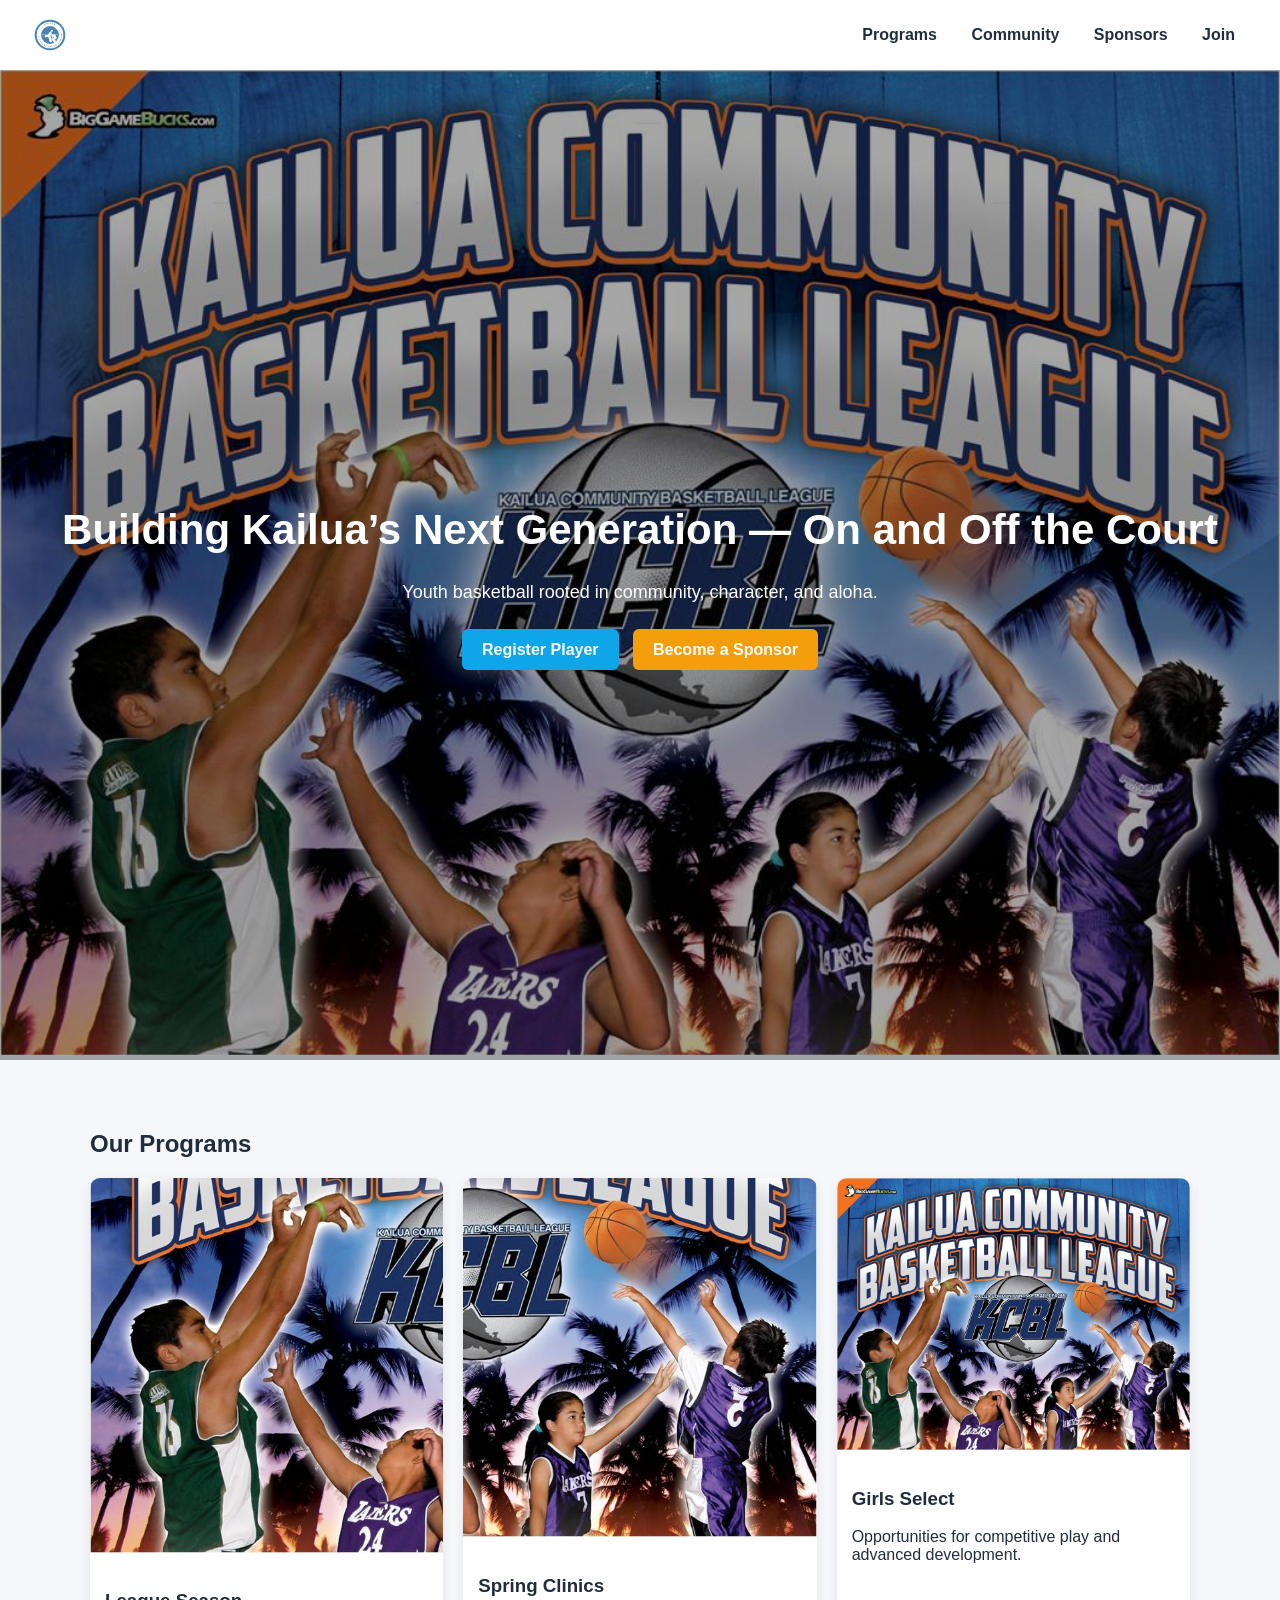
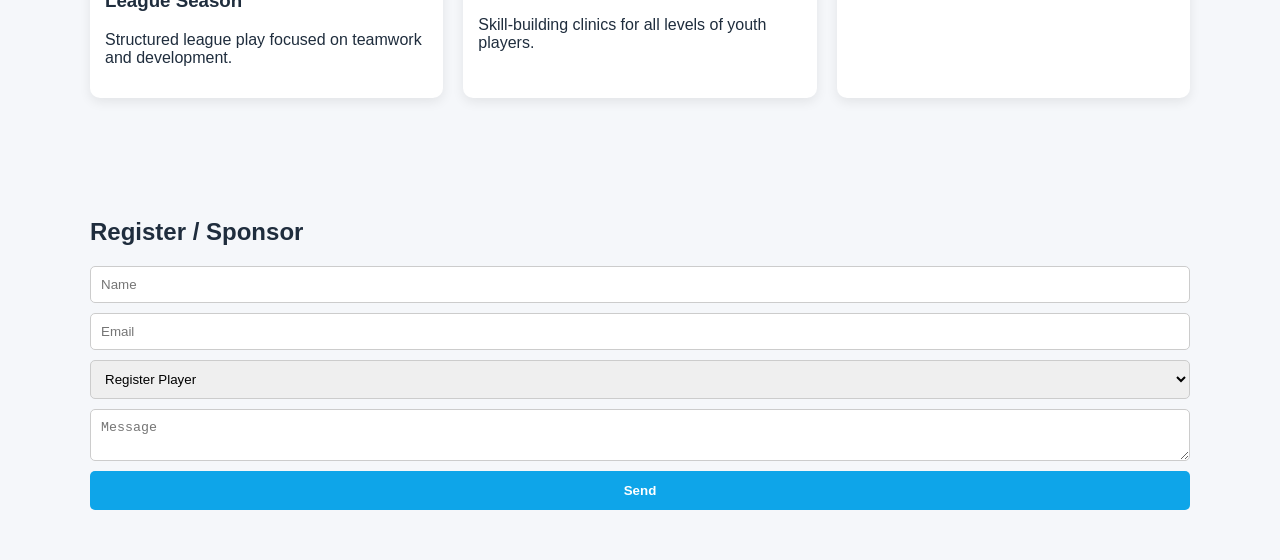
==== index.html @ a6bf51d6 "Update index.html 3.222026 7:09am" ====
<!DOCTYPE html>
<html lang="en">
<head>
<meta charset="UTF-8">
<meta name="viewport" content="width=device-width, initial-scale=1.0">
<title>Kailua Community Basketball League</title>

<style>
body {
  margin: 0;
  font-family: Arial, sans-serif;
  background: #f5f7fa;
  color: #1f2d3d;
}

header {
  background: #ffffff;
  padding: 15px 30px;
  display: flex;
  align-items: center;
  justify-content: space-between;
  box-shadow: 0 2px 6px rgba(0,0,0,0.05);
}

header img {
  height: 40px;
}

nav a {
  margin: 0 15px;
  text-decoration: none;
  color: #1f2d3d;
  font-weight: 600;
}

.hero {
  position: relative;
  text-align: center;
  color: white;
}

.hero img {
  width: 100%;
  height: auto;
}

.hero-overlay {
  position: absolute;
  top: 0;
  left: 0;
  right: 0;
  bottom: 0;
  background: rgba(0,0,0,0.35);
  display: flex;
  flex-direction: column;
  justify-content: center;
  align-items: center;
}

.hero h1 {
  font-size: 42px;
  margin-bottom: 10px;
}

.hero p {
  font-size: 18px;
  max-width: 600px;
}

.buttons {
  margin-top: 20px;
}

.btn {
  padding: 12px 20px;
  border-radius: 6px;
  margin: 5px;
  text-decoration: none;
  color: white;
  font-weight: bold;
}

.btn-primary {
  background: #0ea5e9;
}

.btn-secondary {
  background: #f59e0b;
}

.section {
  padding: 50px 20px;
  max-width: 1100px;
  margin: auto;
}

.programs {
  display: grid;
  grid-template-columns: repeat(auto-fit, minmax(250px,1fr));
  gap: 20px;
}

.card {
  background: white;
  border-radius: 10px;
  overflow: hidden;
  box-shadow: 0 4px 12px rgba(0,0,0,0.08);
}

.card img {
  width: 100%;
}

.card-content {
  padding: 15px;
}

form {
  display: flex;
  flex-direction: column;
  gap: 10px;
}

input, textarea, select {
  padding: 10px;
  border-radius: 5px;
  border: 1px solid #ccc;
}

button {
  background: #0ea5e9;
  color: white;
  padding: 12px;
  border: none;
  border-radius: 5px;
  font-weight: bold;
  cursor: pointer;
}
</style>

</head>
<body>

<header>
  <img src="assets/kcbl-logo.svg">
  <nav>
    <a href="#programs">Programs</a>
    <a href="#community">Community</a>
    <a href="#sponsors">Sponsors</a>
    <a href="#join">Join</a>
  </nav>
</header>

<section class="hero">
  <img src="assets/kcbl-poster.jpg">
  <div class="hero-overlay">
    <h1>Building Kailua’s Next Generation — On and Off the Court</h1>
    <p>Youth basketball rooted in community, character, and aloha.</p>

    <div class="buttons">
      <a href="#join" class="btn btn-primary">Register Player</a>
      <a href="#join" class="btn btn-secondary">Become a Sponsor</a>
    </div>
  </div>
</section>

<section id="programs" class="section">
  <h2>Our Programs</h2>

  <div class="programs">

    <div class="card">
      <img src="assets/kcbl-players.jpg">
      <div class="card-content">
        <h3>League Season</h3>
        <p>Structured league play focused on teamwork and development.</p>
      </div>
    </div>

    <div class="card">
      <img src="assets/kcbl-action.jpg">
      <div class="card-content">
        <h3>Spring Clinics</h3>
        <p>Skill-building clinics for all levels of youth players.</p>
      </div>
    </div>

    <div class="card">
      <img src="assets/kcbl-poster.jpg">
      <div class="card-content">
        <h3>Girls Select</h3>
        <p>Opportunities for competitive play and advanced development.</p>
      </div>
    </div>

  </div>
</section>

<section id="join" class="section">
  <h2>Register / Sponsor</h2>

  <form action="https://formspree.io/f/mlgpkpzv" method="POST">
    <input type="text" name="name" placeholder="Name" required>
    <input type="email" name="email" placeholder="Email" required>

    <select name="type">
      <option>Register Player</option>
      <option>Become Sponsor</option>
    </select>

    <textarea name="message" placeholder="Message"></textarea>

    <button type="submit">Send</button>
  </form>
</section>

</body>
</html>
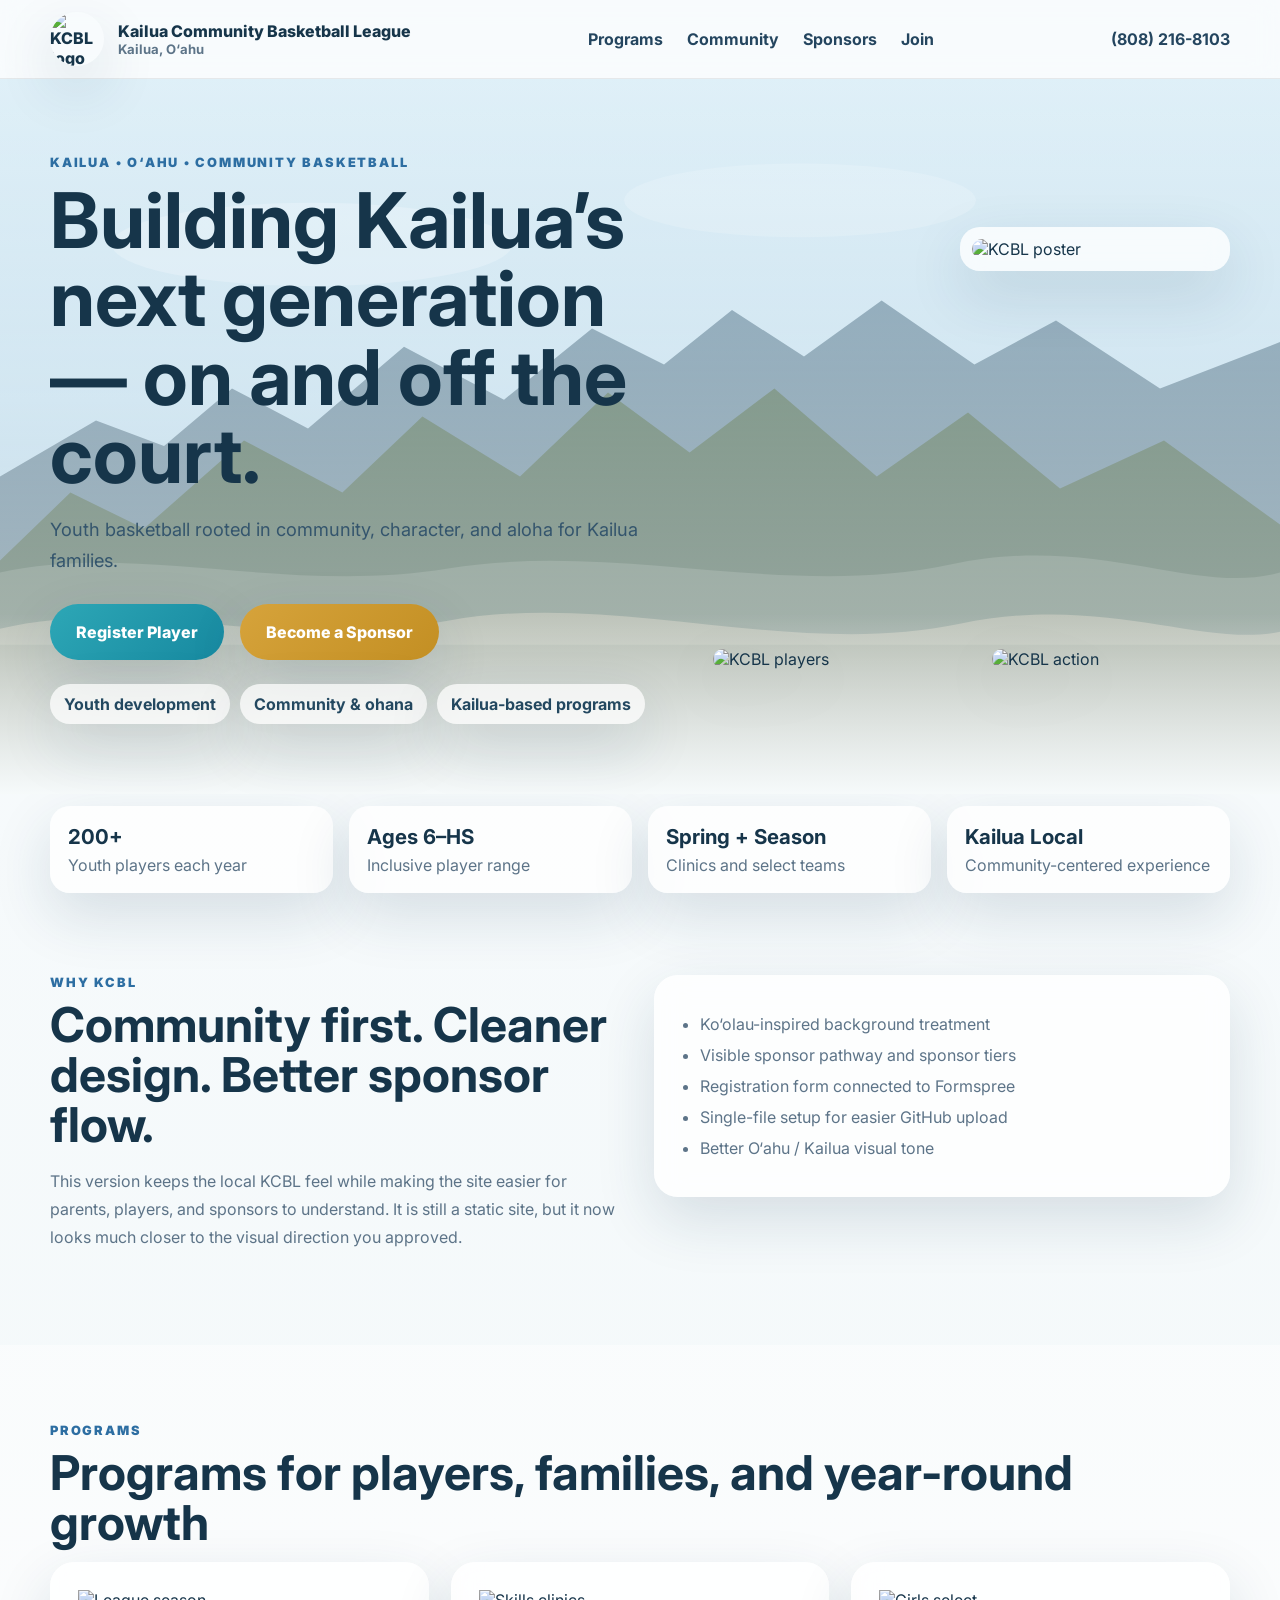
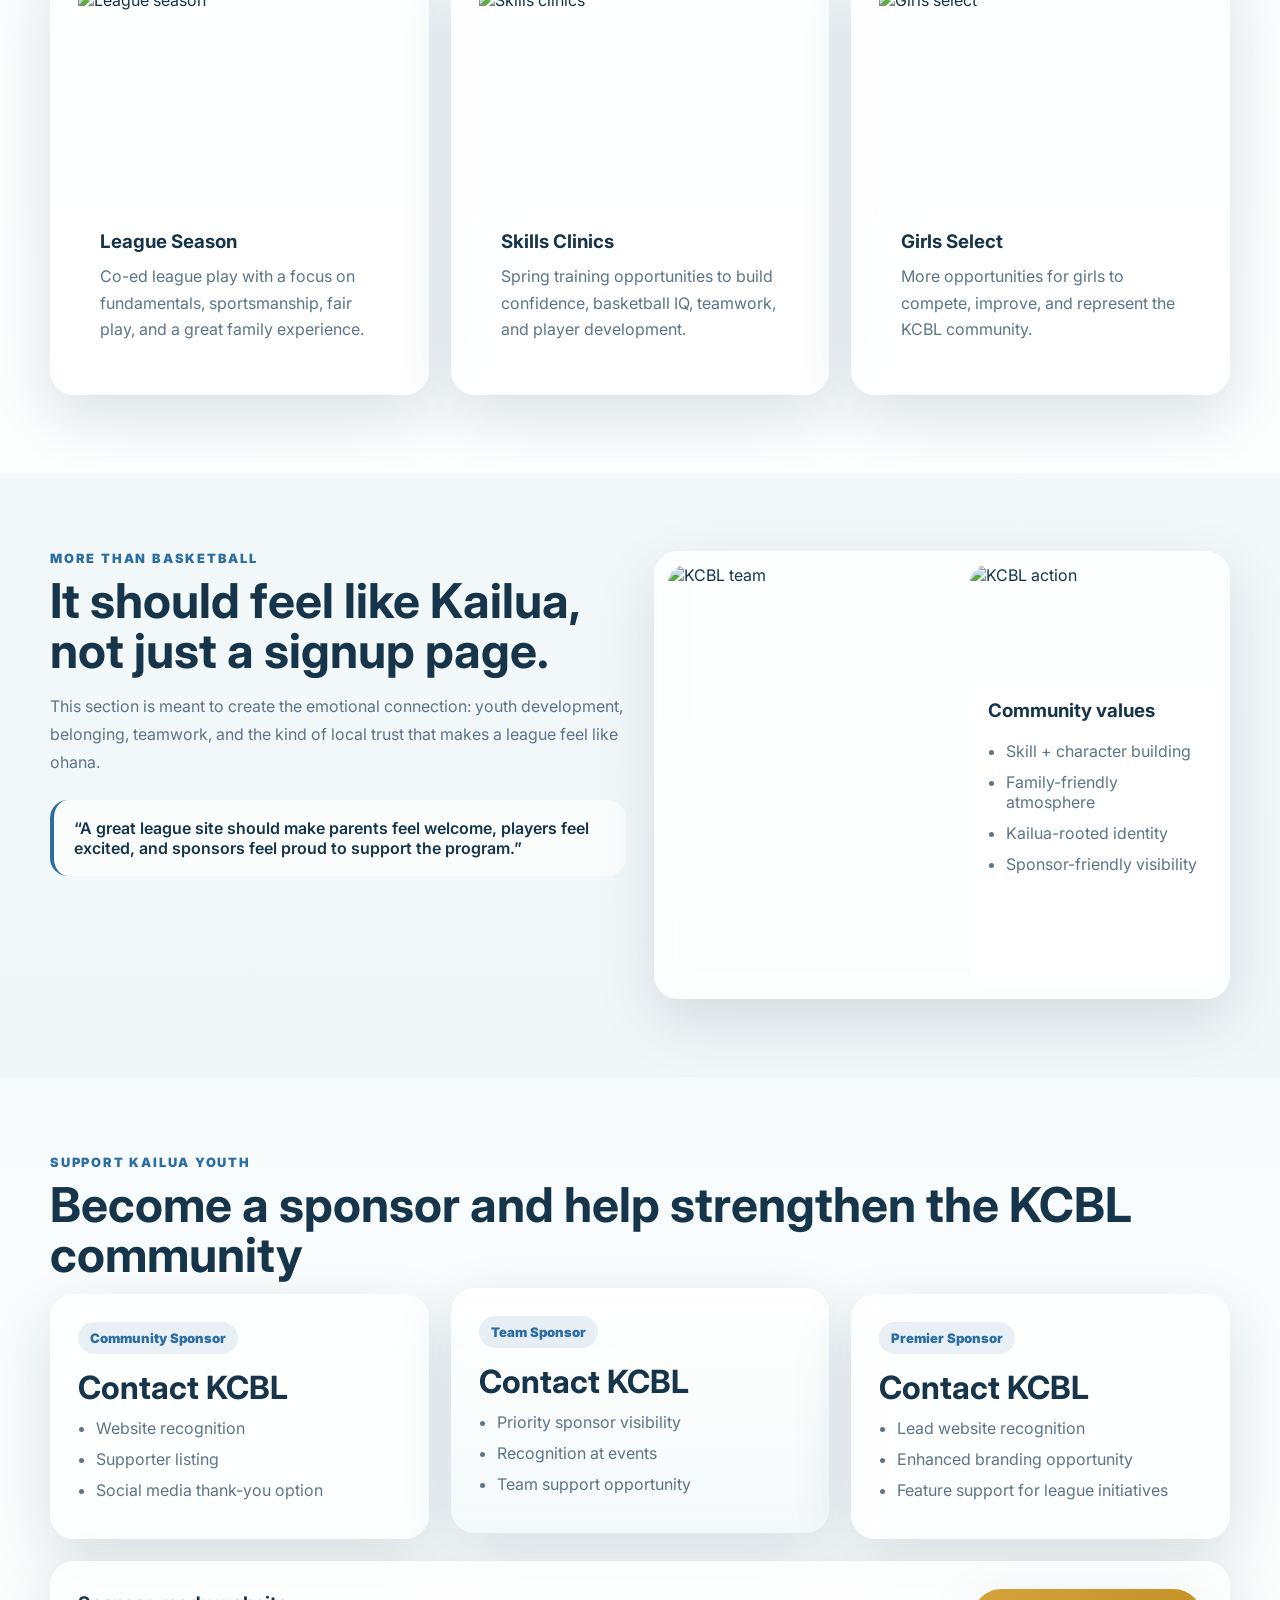
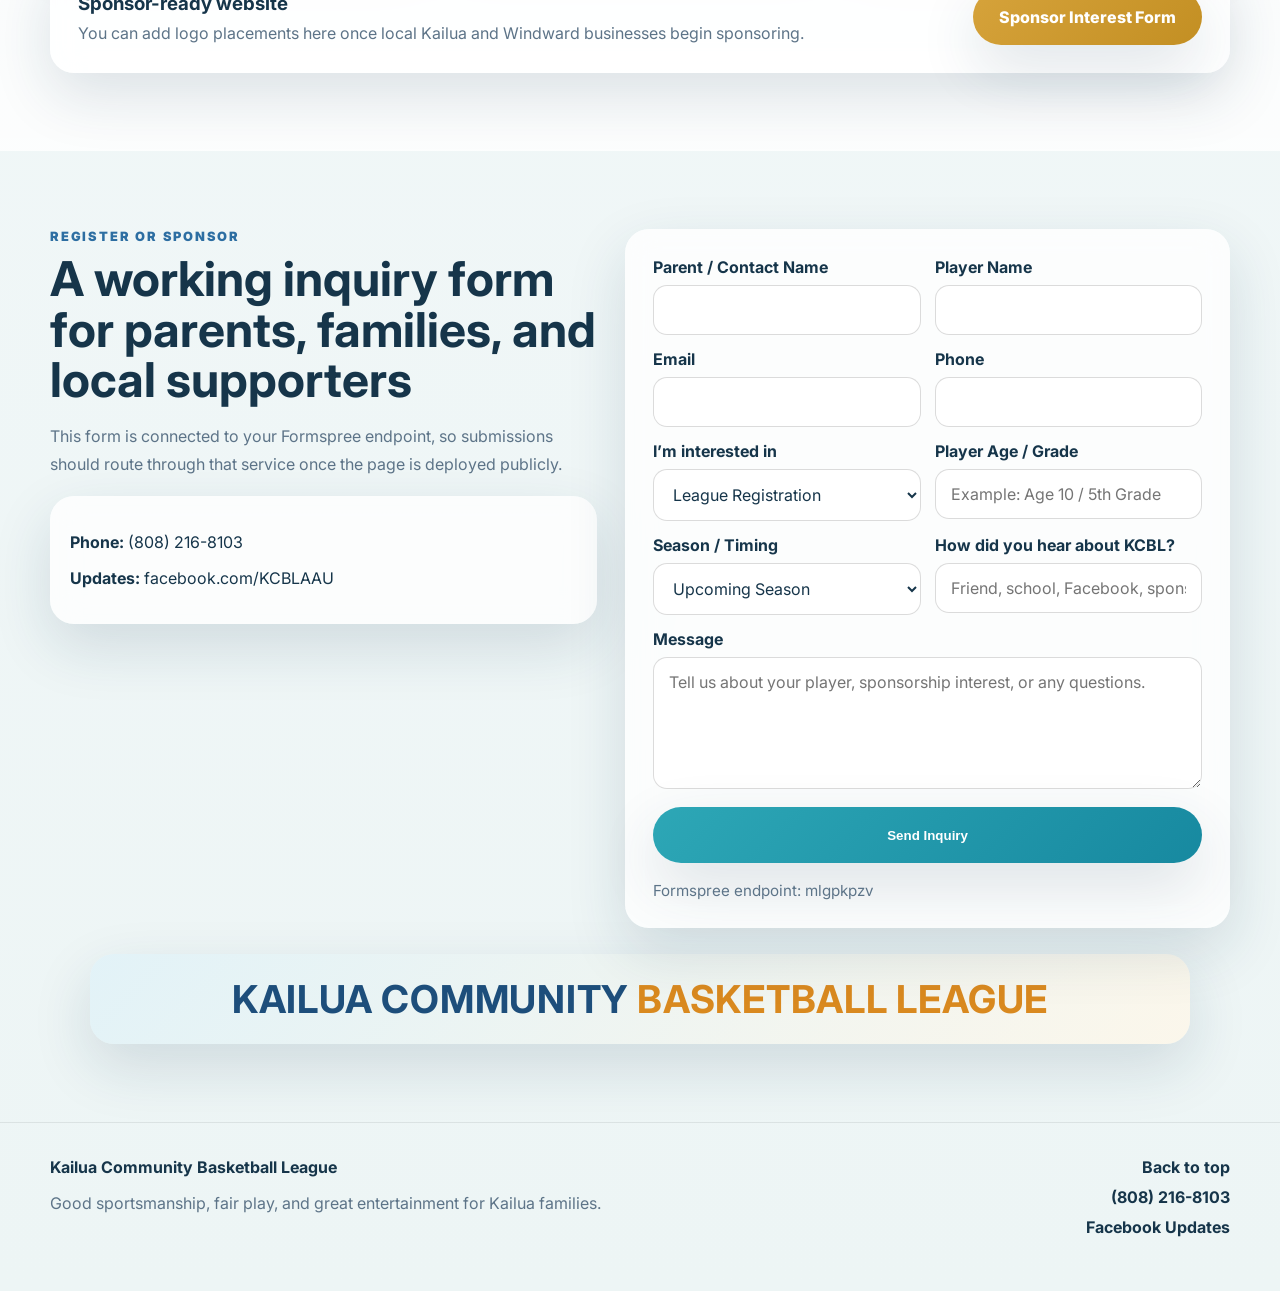
==== commit 8f7038af: "Update index.html Rolled back to good mobile working with Logo but No Koolau" ====
--- a/index.html
+++ b/index.html
@@ -4,215 +4,382 @@
 <meta charset="UTF-8">
 <meta name="viewport" content="width=device-width, initial-scale=1.0">
 <title>Kailua Community Basketball League</title>
-
+<meta name="description" content="Kailua Community Basketball League — community basketball, sponsorships, clinics, and registration in Kailua, O'ahu.">
+<link rel="preconnect" href="https://fonts.googleapis.com">
+<link rel="preconnect" href="https://fonts.gstatic.com" crossorigin>
+<link href="https://fonts.googleapis.com/css2?family=Inter:wght@400;500;600;700;800;900&display=swap" rel="stylesheet">
 <style>
-body {
-  margin: 0;
-  font-family: Arial, sans-serif;
-  background: #f5f7fa;
-  color: #1f2d3d;
+*{box-sizing:border-box}
+:root{
+  --blue:#2d6ea2; --blue-dark:#214f78; --teal:#2da7b6; --gold:#d6a33b;
+  --text:#16354a; --muted:#5d7488; --bg:#eef6f6; --card:rgba(255,255,255,.78);
+  --shadow:0 22px 60px rgba(18,58,83,.14); --radius:24px;
 }
-
-header {
-  background: #ffffff;
-  padding: 15px 30px;
-  display: flex;
-  align-items: center;
-  justify-content: space-between;
-  box-shadow: 0 2px 6px rgba(0,0,0,0.05);
+html{scroll-behavior:smooth}
+body{margin:0; font-family:'Inter',sans-serif; color:var(--text); background:linear-gradient(180deg,#f8fbfd 0%, #edf5f5 100%);}
+img{max-width:100%; display:block}
+a{text-decoration:none; color:inherit}
+.container{width:min(1180px, calc(100% - 32px)); margin:0 auto}
+.site-header{position:sticky; top:0; z-index:20; backdrop-filter:blur(14px); background:rgba(248,252,253,.78); border-bottom:1px solid rgba(0,0,0,.08);}
+.nav{display:flex; align-items:center; justify-content:space-between; min-height:78px; gap:18px}
+.brand{display:flex; align-items:center; gap:14px; font-weight:800}
+.brand img{width:54px; height:54px; border-radius:50%; object-fit:cover; box-shadow:var(--shadow)}
+.brand small{display:block; color:var(--muted); font-size:.82rem; font-weight:700}
+.nav-links{display:flex; gap:24px; font-weight:700; color:#24455f}
+.nav-links a:hover{color:var(--blue)}
+.nav-phone{font-weight:700; color:#24455f}
+.hero{position:relative; overflow:hidden; background:linear-gradient(180deg, rgba(255,255,255,.12), rgba(255,255,255,.55)), url("data:image/svg+xml;utf8,%0A%3Csvg%20xmlns%3D%27http%3A//www.w3.org/2000/svg%27%20viewBox%3D%270%200%201600%20900%27%20preserveAspectRatio%3D%27xMidYMid%20slice%27%3E%0A%20%20%3Cdefs%3E%0A%20%20%20%20%3ClinearGradient%20id%3D%27sky%27%20x1%3D%270%27%20x2%3D%270%27%20y1%3D%270%27%20y2%3D%271%27%3E%0A%20%20%20%20%20%20%3Cstop%20offset%3D%270%25%27%20stop-color%3D%27%23dbeef7%27/%3E%0A%20%20%20%20%20%20%3Cstop%20offset%3D%2745%25%27%20stop-color%3D%27%23bfdcec%27/%3E%0A%20%20%20%20%20%20%3Cstop%20offset%3D%27100%25%27%20stop-color%3D%27%238db7cf%27/%3E%0A%20%20%20%20%3C/linearGradient%3E%0A%20%20%20%20%3ClinearGradient%20id%3D%27m1%27%20x1%3D%270%27%20x2%3D%270%27%20y1%3D%270%27%20y2%3D%271%27%3E%0A%20%20%20%20%20%20%3Cstop%20offset%3D%270%25%27%20stop-color%3D%27%236d90a5%27/%3E%0A%20%20%20%20%20%20%3Cstop%20offset%3D%27100%25%27%20stop-color%3D%27%23476879%27/%3E%0A%20%20%20%20%3C/linearGradient%3E%0A%20%20%20%20%3ClinearGradient%20id%3D%27m2%27%20x1%3D%270%27%20x2%3D%270%27%20y1%3D%270%27%20y2%3D%271%27%3E%0A%20%20%20%20%20%20%3Cstop%20offset%3D%270%25%27%20stop-color%3D%27%234f705d%27/%3E%0A%20%20%20%20%20%20%3Cstop%20offset%3D%27100%25%27%20stop-color%3D%27%232f4b40%27/%3E%0A%20%20%20%20%3C/linearGradient%3E%0A%20%20%3C/defs%3E%0A%20%20%3Crect%20width%3D%271600%27%20height%3D%27900%27%20fill%3D%27url%28%23sky%29%27/%3E%0A%20%20%3Cpath%20d%3D%27M0%20500%20L120%20430%20L205%20462%20L290%20390%20L385%20440%20L505%20338%20L630%20404%20L740%20315%20L830%20360%20L915%20292%20L1005%20350%20L1102%20280%20L1218%20360%20L1320%20305%20L1450%20390%20L1600%20332%20L1600%20900%20L0%20900%20Z%27%20fill%3D%27url%28%23m1%29%27%20opacity%3D%27.96%27/%3E%0A%20%20%3Cpath%20d%3D%27M0%20605%20L88%20520%20L180%20565%20L305%20455%20L428%20520%20L528%20425%20L650%20500%20L760%20395%20L862%20470%20L968%20390%20L1096%20500%20L1210%20420%20L1325%20515%20L1455%20455%20L1600%20560%20L1600%20900%20L0%20900%20Z%27%20fill%3D%27url%28%23m2%29%27/%3E%0A%20%20%3Cellipse%20cx%3D%27390%27%20cy%3D%27210%27%20rx%3D%27250%27%20ry%3D%2752%27%20fill%3D%27white%27%20opacity%3D%27.22%27/%3E%0A%20%20%3Cellipse%20cx%3D%271000%27%20cy%3D%27155%27%20rx%3D%27220%27%20ry%3D%2746%27%20fill%3D%27white%27%20opacity%3D%27.16%27/%3E%0A%20%20%3Cpath%20d%3D%27M0%20620%20C170%20582%2C%20360%20648%2C%20560%20615%20C770%20580%2C%20980%20654%2C%201188%20610%20C1370%20570%2C%201495%20650%2C%201600%20620%20L1600%20710%20L0%20710%20Z%27%20fill%3D%27white%27%20opacity%3D%27.14%27/%3E%0A%20%20%3Cpath%20d%3D%27M0%20690%20C180%20648%2C%20340%20720%2C%20560%20680%20C770%20642%2C%20990%20728%2C%201200%20684%20C1380%20646%2C%201502%20714%2C%201600%20694%20L1600%20900%20L0%20900%20Z%27%20fill%3D%27%23e8d6bb%27%20opacity%3D%27.35%27/%3E%0A%3C/svg%3E%0A") center/cover no-repeat;}
+.hero::after{content:""; position:absolute; inset:auto 0 0 0; height:180px; background:linear-gradient(180deg, rgba(255,255,255,0), rgba(248,252,253,.96));}
+.hero-inner{position:relative; z-index:1; padding:76px 0 70px}
+.hero-grid{display:grid; grid-template-columns:1.1fr .9fr; gap:32px; align-items:center}
+.eyebrow{margin:0 0 12px; text-transform:uppercase; letter-spacing:.14em; font-size:.8rem; font-weight:900; color:var(--blue)}
+h1{margin:0 0 16px; font-size:clamp(2.6rem,6vw,5rem); line-height:1.02; max-width:12ch}
+.lead{font-size:1.14rem; line-height:1.7; color:#34556d; max-width:58ch}
+.actions{display:flex; gap:16px; flex-wrap:wrap; margin:28px 0 24px}
+.btn{display:inline-flex; align-items:center; justify-content:center; min-height:56px; padding:0 26px; border-radius:999px; font-weight:800; box-shadow:var(--shadow); border:none; cursor:pointer}
+.btn-primary{background:linear-gradient(135deg, var(--teal), #1789a0); color:white}
+.btn-secondary{background:linear-gradient(135deg, var(--gold), #c38f23); color:white}
+.hero-pills{display:flex; flex-wrap:wrap; gap:10px}
+.hero-pills span{padding:10px 14px; border-radius:999px; background:rgba(255,255,255,.72); font-weight:700; color:#234860; box-shadow:var(--shadow)}
+.hero-card{position:relative; min-height:460px}
+.player-left,.player-right{position:absolute; bottom:0; width:46%; filter:drop-shadow(0 18px 30px rgba(0,0,0,.16)); border-radius:20px}
+.player-left{left:0}
+.player-right{right:0}
+.poster-chip{position:absolute; top:18px; right:0; width:min(270px,55%); background:var(--card); padding:12px; border-radius:20px; box-shadow:var(--shadow); backdrop-filter:blur(10px)}
+.poster-chip img{border-radius:14px}
+.strip{padding:12px 0 4px}
+.strip-grid{display:grid; grid-template-columns:repeat(4,1fr); gap:16px}
+.strip-grid div{background:var(--card); border-radius:20px; box-shadow:var(--shadow); padding:18px}
+.strip-grid strong{display:block; font-size:1.28rem; margin-bottom:6px}
+.strip-grid span{color:var(--muted)}
+.section{padding:78px 0}
+.section.alt{background:linear-gradient(180deg, rgba(255,255,255,.45), rgba(255,255,255,.82))}
+.section-label{margin:0 0 10px; text-transform:uppercase; letter-spacing:.14em; font-size:.8rem; font-weight:900; color:var(--blue)}
+.section h2{margin:0 0 14px; font-size:clamp(2rem,4vw,3rem); line-height:1.05}
+.section p.lead2{color:var(--muted); line-height:1.75; max-width:70ch}
+.two-col{display:grid; grid-template-columns:1fr 1fr; gap:28px; align-items:start}
+.card{background:var(--card); border-radius:var(--radius); box-shadow:var(--shadow); padding:28px; backdrop-filter:blur(14px)}
+.card ul{margin:0; padding-left:18px}
+.card li{margin:11px 0; color:var(--muted)}
+.cards3{display:grid; grid-template-columns:repeat(3,1fr); gap:22px}
+.program{overflow:hidden}
+.program img{height:220px; width:100%; object-fit:cover}
+.program .content{padding:20px 22px 24px}
+.program h3{margin:0 0 10px}
+.program p{margin:0; color:var(--muted); line-height:1.65}
+.community-grid{display:grid; grid-template-columns:1fr 1fr; gap:28px; align-items:start}
+.quote{margin-top:24px; padding:18px 20px; border-left:4px solid var(--blue); background:rgba(255,255,255,.7); border-radius:18px; font-weight:600}
+.mosaic{display:grid; grid-template-columns:1.08fr .92fr; gap:14px; padding:14px}
+.mosaic img{width:100%; height:100%; object-fit:cover; border-radius:18px}
+.mosaic .tall{grid-row:span 2; min-height:420px}
+.mosaic-copy{padding:18px; border-radius:18px; background:rgba(255,255,255,.85)}
+.mosaic-copy h3{margin-top:0}
+.sponsor-grid{display:grid; grid-template-columns:repeat(3,1fr); gap:22px}
+.tier{display:inline-block; padding:8px 12px; border-radius:999px; font-size:.82rem; font-weight:900; margin-bottom:14px; background:rgba(45,110,162,.1); color:var(--blue)}
+.sponsor h3{margin:0 0 10px; font-size:2rem}
+.sponsor ul{padding-left:18px}
+.sponsor li{margin:11px 0; color:var(--muted)}
+.featured{transform:translateY(-6px); background:linear-gradient(180deg, rgba(255,255,255,.9), rgba(243,248,248,.88))}
+.sponsor-band{display:flex; justify-content:space-between; align-items:center; gap:20px; margin-top:22px}
+.form-layout{display:grid; grid-template-columns:.95fr 1.05fr; gap:28px; align-items:start}
+.contact{padding:20px; margin-top:18px}
+form{display:grid; gap:14px}
+.field-row{display:grid; grid-template-columns:1fr 1fr; gap:14px}
+label{display:block; font-weight:700; margin-bottom:8px}
+input,select,textarea{width:100%; padding:14px 15px; border:1px solid rgba(0,0,0,.14); border-radius:14px; font:inherit; color:var(--text); background:white}
+textarea{min-height:132px; resize:vertical}
+.form-note{color:var(--muted); font-size:.95rem; margin:4px 0 0}
+.banner{margin:26px auto 0; max-width:1100px; padding:22px 28px; border-radius:24px; background:linear-gradient(135deg, rgba(224,242,248,.85), rgba(255,247,232,.78)); box-shadow:var(--shadow); display:flex; justify-content:center; align-items:center; gap:18px; text-align:center}
+.banner h3{margin:0; font-size:clamp(1.5rem,3vw,2.7rem); color:#1d4e7b; letter-spacing:.02em}
+.banner .accent{color:#d9891f}
+footer{padding:34px 0 54px; border-top:1px solid rgba(0,0,0,.08)}
+.footer{display:flex; justify-content:space-between; gap:20px; align-items:start}
+.footer p{margin-bottom:0; color:var(--muted)}
+.footer-links{display:flex; flex-direction:column; gap:10px; align-items:flex-end; font-weight:700}
+@media (max-width: 980px){
+  .hero-grid,.two-col,.community-grid,.form-layout,.cards3,.sponsor-grid,.strip-grid{grid-template-columns:1fr}
+  .hero-card{min-height:520px}
+  .poster-chip{width:220px}
+  .sponsor-band,.footer{flex-direction:column; align-items:flex-start}
 }
-
-header img {
-  height: 40px;
-}
-
-nav a {
-  margin: 0 15px;
-  text-decoration: none;
-  color: #1f2d3d;
-  font-weight: 600;
-}
-
-.hero {
-  position: relative;
-  text-align: center;
-  color: white;
-}
-
-.hero img {
-  width: 100%;
-  height: auto;
-}
-
-.hero-overlay {
-  position: absolute;
-  top: 0;
-  left: 0;
-  right: 0;
-  bottom: 0;
-  background: rgba(0,0,0,0.35);
-  display: flex;
-  flex-direction: column;
-  justify-content: center;
-  align-items: center;
-}
-
-.hero h1 {
-  font-size: 42px;
-  margin-bottom: 10px;
-}
-
-.hero p {
-  font-size: 18px;
-  max-width: 600px;
-}
-
-.buttons {
-  margin-top: 20px;
-}
-
-.btn {
-  padding: 12px 20px;
-  border-radius: 6px;
-  margin: 5px;
-  text-decoration: none;
-  color: white;
-  font-weight: bold;
-}
-
-.btn-primary {
-  background: #0ea5e9;
-}
-
-.btn-secondary {
-  background: #f59e0b;
-}
-
-.section {
-  padding: 50px 20px;
-  max-width: 1100px;
-  margin: auto;
-}
-
-.programs {
-  display: grid;
-  grid-template-columns: repeat(auto-fit, minmax(250px,1fr));
-  gap: 20px;
-}
-
-.card {
-  background: white;
-  border-radius: 10px;
-  overflow: hidden;
-  box-shadow: 0 4px 12px rgba(0,0,0,0.08);
-}
-
-.card img {
-  width: 100%;
-}
-
-.card-content {
-  padding: 15px;
-}
-
-form {
-  display: flex;
-  flex-direction: column;
-  gap: 10px;
-}
-
-input, textarea, select {
-  padding: 10px;
-  border-radius: 5px;
-  border: 1px solid #ccc;
-}
-
-button {
-  background: #0ea5e9;
-  color: white;
-  padding: 12px;
-  border: none;
-  border-radius: 5px;
-  font-weight: bold;
-  cursor: pointer;
+@media (max-width: 720px){
+  .nav-links,.nav-phone{display:none}
+  .field-row{grid-template-columns:1fr}
+  .hero-inner{padding:52px 0 60px}
+  .hero-card{min-height:420px}
+  .player-left,.player-right{width:48%}
 }
 </style>
-
 </head>
 <body>
-
-<header>
-  <img src="assets/kcbl-logo.svg">
-  <nav>
-    <a href="#programs">Programs</a>
-    <a href="#community">Community</a>
-    <a href="#sponsors">Sponsors</a>
-    <a href="#join">Join</a>
-  </nav>
+<header class="site-header">
+  <div class="container nav">
+    <a class="brand" href="#top">
+      <img src="https://kailuabasketball.com/images/b7b82c2886c6b13ddf460afab8beeffc.jpg" alt="KCBL logo">
+      <div>
+        <div>Kailua Community Basketball League</div>
+        <small>Kailua, O‘ahu</small>
+      </div>
+    </a>
+    <nav class="nav-links">
+      <a href="#programs">Programs</a>
+      <a href="#community">Community</a>
+      <a href="#sponsors">Sponsors</a>
+      <a href="#join">Join</a>
+    </nav>
+    <div class="nav-phone">(808) 216-8103</div>
+  </div>
 </header>
 
-<section class="hero">
-  <img src="assets/kcbl-poster.jpg">
-  <div class="hero-overlay">
-    <h1>Building Kailua’s Next Generation — On and Off the Court</h1>
-    <p>Youth basketball rooted in community, character, and aloha.</p>
-
-    <div class="buttons">
-      <a href="#join" class="btn btn-primary">Register Player</a>
-      <a href="#join" class="btn btn-secondary">Become a Sponsor</a>
-    </div>
-  </div>
-</section>
-
-<section id="programs" class="section">
-  <h2>Our Programs</h2>
-
-  <div class="programs">
-
+<section class="hero" id="top">
+  <div class="container hero-inner">
+    <div class="hero-grid">
+      <div>
+        <p class="eyebrow">Kailua • O‘ahu • Community Basketball</p>
+        <h1>Building Kailua’s next generation — on and off the court.</h1>
+        <p class="lead">Youth basketball rooted in community, character, and aloha for Kailua families.</p>
+        <div class="actions">
+          <a class="btn btn-primary" href="#join">Register Player</a>
+          <a class="btn btn-secondary" href="#sponsors">Become a Sponsor</a>
+        </div>
+        <div class="hero-pills">
+          <span>Youth development</span>
+          <span>Community & ohana</span>
+          <span>Kailua-based programs</span>
+        </div>
+      </div>
+      <div class="hero-card">
+        <div class="poster-chip">
+          <img src="https://kailuabasketball.com/images/f141f4425347400a76761abd6cec7c72.jpg" alt="KCBL poster">
+        </div>
+        <img class="player-left" src="https://kailuabasketball.com/images/f65ab4c053fa5cab5c3bf3f2dab1f4f5.jpg" alt="KCBL players">
+        <img class="player-right" src="https://kailuabasketball.com/images/0662c95524a1967cd91a532a4437b8c0.jpg" alt="KCBL action">
+      </div>
+    </div>
+  </div>
+</section>
+
+<section class="strip">
+  <div class="container strip-grid">
+    <div><strong>200+</strong><span>Youth players each year</span></div>
+    <div><strong>Ages 6–HS</strong><span>Inclusive player range</span></div>
+    <div><strong>Spring + Season</strong><span>Clinics and select teams</span></div>
+    <div><strong>Kailua Local</strong><span>Community-centered experience</span></div>
+  </div>
+</section>
+
+<section class="section" id="about">
+  <div class="container two-col">
+    <div>
+      <p class="section-label">Why KCBL</p>
+      <h2>Community first. Cleaner design. Better sponsor flow.</h2>
+      <p class="lead2">This version keeps the local KCBL feel while making the site easier for parents, players, and sponsors to understand. It is still a static site, but it now looks much closer to the visual direction you approved.</p>
+    </div>
     <div class="card">
-      <img src="assets/kcbl-players.jpg">
-      <div class="card-content">
-        <h3>League Season</h3>
-        <p>Structured league play focused on teamwork and development.</p>
+      <ul>
+        <li>Ko‘olau-inspired background treatment</li>
+        <li>Visible sponsor pathway and sponsor tiers</li>
+        <li>Registration form connected to Formspree</li>
+        <li>Single-file setup for easier GitHub upload</li>
+        <li>Better O‘ahu / Kailua visual tone</li>
+      </ul>
+    </div>
+  </div>
+</section>
+
+<section class="section alt" id="programs">
+  <div class="container">
+    <p class="section-label">Programs</p>
+    <h2>Programs for players, families, and year-round growth</h2>
+    <div class="cards3">
+      <article class="card program">
+        <img src="https://kailuabasketball.com/images/f65ab4c053fa5cab5c3bf3f2dab1f4f5.jpg" alt="League season">
+        <div class="content">
+          <h3>League Season</h3>
+          <p>Co-ed league play with a focus on fundamentals, sportsmanship, fair play, and a great family experience.</p>
+        </div>
+      </article>
+      <article class="card program">
+        <img src="https://kailuabasketball.com/images/0662c95524a1967cd91a532a4437b8c0.jpg" alt="Skills clinics">
+        <div class="content">
+          <h3>Skills Clinics</h3>
+          <p>Spring training opportunities to build confidence, basketball IQ, teamwork, and player development.</p>
+        </div>
+      </article>
+      <article class="card program">
+        <img src="https://kailuabasketball.com/images/f141f4425347400a76761abd6cec7c72.jpg" alt="Girls select">
+        <div class="content">
+          <h3>Girls Select</h3>
+          <p>More opportunities for girls to compete, improve, and represent the KCBL community.</p>
+        </div>
+      </article>
+    </div>
+  </div>
+</section>
+
+<section class="section" id="community">
+  <div class="container community-grid">
+    <div>
+      <p class="section-label">More than Basketball</p>
+      <h2>It should feel like Kailua, not just a signup page.</h2>
+      <p class="lead2">This section is meant to create the emotional connection: youth development, belonging, teamwork, and the kind of local trust that makes a league feel like ohana.</p>
+      <div class="quote">“A great league site should make parents feel welcome, players feel excited, and sponsors feel proud to support the program.”</div>
+    </div>
+    <div class="card mosaic">
+      <img class="tall" src="https://kailuabasketball.com/images/f65ab4c053fa5cab5c3bf3f2dab1f4f5.jpg" alt="KCBL team">
+      <img src="https://kailuabasketball.com/images/0662c95524a1967cd91a532a4437b8c0.jpg" alt="KCBL action">
+      <div class="mosaic-copy">
+        <h3>Community values</h3>
+        <ul>
+          <li>Skill + character building</li>
+          <li>Family-friendly atmosphere</li>
+          <li>Kailua-rooted identity</li>
+          <li>Sponsor-friendly visibility</li>
+        </ul>
+      </div>
+    </div>
+  </div>
+</section>
+
+<section class="section alt" id="sponsors">
+  <div class="container">
+    <p class="section-label">Support Kailua Youth</p>
+    <h2>Become a sponsor and help strengthen the KCBL community</h2>
+    <div class="sponsor-grid">
+      <article class="card sponsor">
+        <span class="tier">Community Sponsor</span>
+        <h3>Contact KCBL</h3>
+        <ul>
+          <li>Website recognition</li>
+          <li>Supporter listing</li>
+          <li>Social media thank-you option</li>
+        </ul>
+      </article>
+      <article class="card sponsor featured">
+        <span class="tier">Team Sponsor</span>
+        <h3>Contact KCBL</h3>
+        <ul>
+          <li>Priority sponsor visibility</li>
+          <li>Recognition at events</li>
+          <li>Team support opportunity</li>
+        </ul>
+      </article>
+      <article class="card sponsor">
+        <span class="tier">Premier Sponsor</span>
+        <h3>Contact KCBL</h3>
+        <ul>
+          <li>Lead website recognition</li>
+          <li>Enhanced branding opportunity</li>
+          <li>Feature support for league initiatives</li>
+        </ul>
+      </article>
+    </div>
+    <div class="card sponsor-band">
+      <div>
+        <h3 style="margin:0 0 8px">Sponsor-ready website</h3>
+        <p style="margin:0;color:var(--muted)">You can add logo placements here once local Kailua and Windward businesses begin sponsoring.</p>
+      </div>
+      <a class="btn btn-secondary" href="#join">Sponsor Interest Form</a>
+    </div>
+  </div>
+</section>
+
+<section class="section" id="join">
+  <div class="container form-layout">
+    <div>
+      <p class="section-label">Register or Sponsor</p>
+      <h2>A working inquiry form for parents, families, and local supporters</h2>
+      <p class="lead2">This form is connected to your Formspree endpoint, so submissions should route through that service once the page is deployed publicly.</p>
+      <div class="card contact">
+        <p><strong>Phone:</strong> <a href="tel:18082168103">(808) 216-8103</a></p>
+        <p><strong>Updates:</strong> <a href="https://facebook.com/KCBLAAU/" target="_blank" rel="noopener">facebook.com/KCBLAAU</a></p>
       </div>
     </div>
 
     <div class="card">
-      <img src="assets/kcbl-action.jpg">
-      <div class="card-content">
-        <h3>Spring Clinics</h3>
-        <p>Skill-building clinics for all levels of youth players.</p>
-      </div>
-    </div>
-
-    <div class="card">
-      <img src="assets/kcbl-poster.jpg">
-      <div class="card-content">
-        <h3>Girls Select</h3>
-        <p>Opportunities for competitive play and advanced development.</p>
-      </div>
-    </div>
-
-  </div>
-</section>
-
-<section id="join" class="section">
-  <h2>Register / Sponsor</h2>
-
-  <form action="https://formspree.io/f/mlgpkpzv" method="POST">
-    <input type="text" name="name" placeholder="Name" required>
-    <input type="email" name="email" placeholder="Email" required>
-
-    <select name="type">
-      <option>Register Player</option>
-      <option>Become Sponsor</option>
-    </select>
-
-    <textarea name="message" placeholder="Message"></textarea>
-
-    <button type="submit">Send</button>
-  </form>
-</section>
-
+      <form action="https://formspree.io/f/mlgpkpzv" method="POST">
+        <div class="field-row">
+          <div>
+            <label for="name">Parent / Contact Name</label>
+            <input id="name" name="name" required>
+          </div>
+          <div>
+            <label for="player_name">Player Name</label>
+            <input id="player_name" name="player_name">
+          </div>
+        </div>
+        <div class="field-row">
+          <div>
+            <label for="email">Email</label>
+            <input id="email" type="email" name="email" required>
+          </div>
+          <div>
+            <label for="phone">Phone</label>
+            <input id="phone" name="phone">
+          </div>
+        </div>
+        <div class="field-row">
+          <div>
+            <label for="interest_type">I’m interested in</label>
+            <select id="interest_type" name="interest_type">
+              <option>League Registration</option>
+              <option>Spring Skills Clinic</option>
+              <option>Girls’ Select Team</option>
+              <option>Sponsorship</option>
+              <option>Volunteer / Coach Interest</option>
+              <option>General Information</option>
+            </select>
+          </div>
+          <div>
+            <label for="age_group">Player Age / Grade</label>
+            <input id="age_group" name="age_group" placeholder="Example: Age 10 / 5th Grade">
+          </div>
+        </div>
+        <div class="field-row">
+          <div>
+            <label for="season">Season / Timing</label>
+            <select id="season" name="season">
+              <option>Upcoming Season</option>
+              <option>Spring Clinics</option>
+              <option>Future Interest</option>
+              <option>Not Sure Yet</option>
+            </select>
+          </div>
+          <div>
+            <label for="heard_about">How did you hear about KCBL?</label>
+            <input id="heard_about" name="heard_about" placeholder="Friend, school, Facebook, sponsor, etc.">
+          </div>
+        </div>
+        <div>
+          <label for="message">Message</label>
+          <textarea id="message" name="message" placeholder="Tell us about your player, sponsorship interest, or any questions."></textarea>
+        </div>
+        <input type="hidden" name="_subject" value="New KCBL Website Inquiry">
+        <button class="btn btn-primary" type="submit">Send Inquiry</button>
+        <p class="form-note">Formspree endpoint: mlgpkpzv</p>
+      </form>
+    </div>
+  </div>
+
+  <div class="container">
+    <div class="banner">
+      <h3>KAILUA COMMUNITY <span class="accent">BASKETBALL LEAGUE</span></h3>
+    </div>
+  </div>
+</section>
+
+<footer>
+  <div class="container footer">
+    <div>
+      <strong>Kailua Community Basketball League</strong>
+      <p>Good sportsmanship, fair play, and great entertainment for Kailua families.</p>
+    </div>
+    <div class="footer-links">
+      <a href="#top">Back to top</a>
+      <a href="tel:18082168103">(808) 216-8103</a>
+      <a href="https://facebook.com/KCBLAAU/" target="_blank" rel="noopener">Facebook Updates</a>
+    </div>
+  </div>
+</footer>
 </body>
 </html>
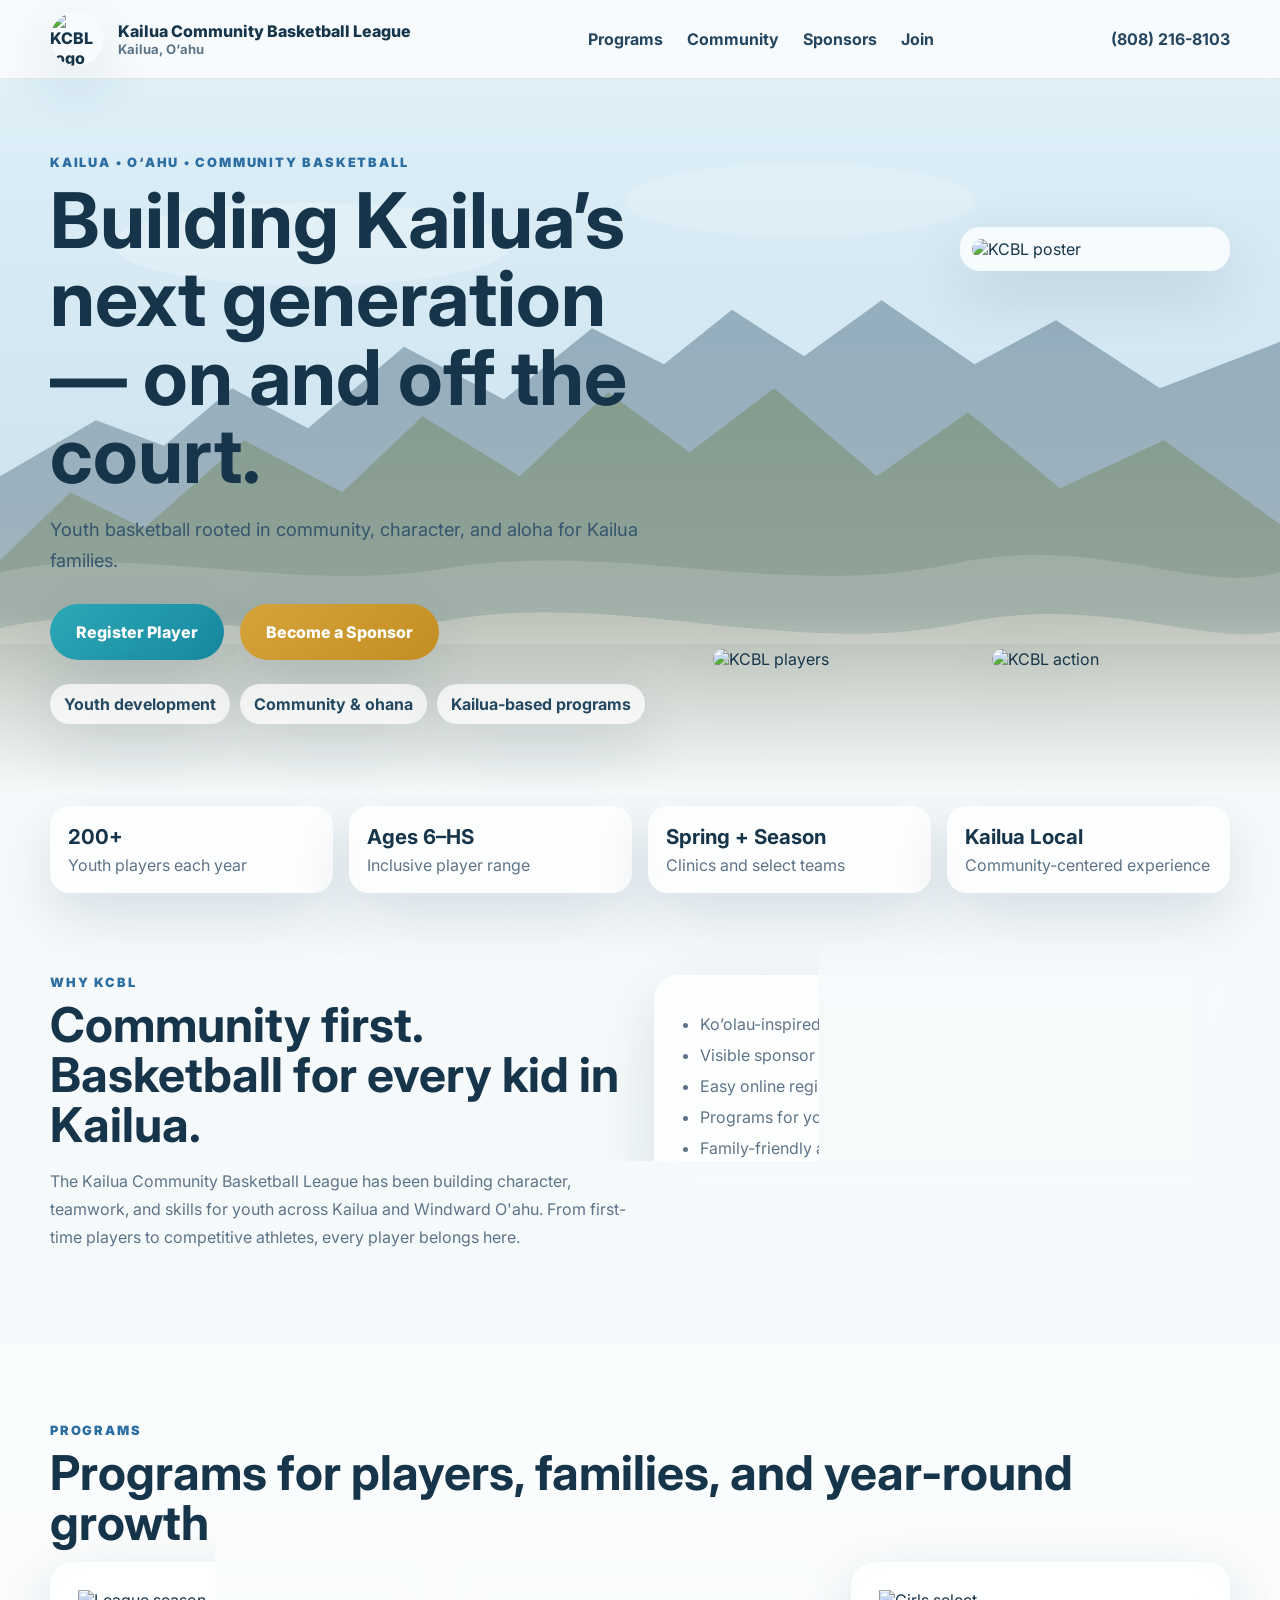
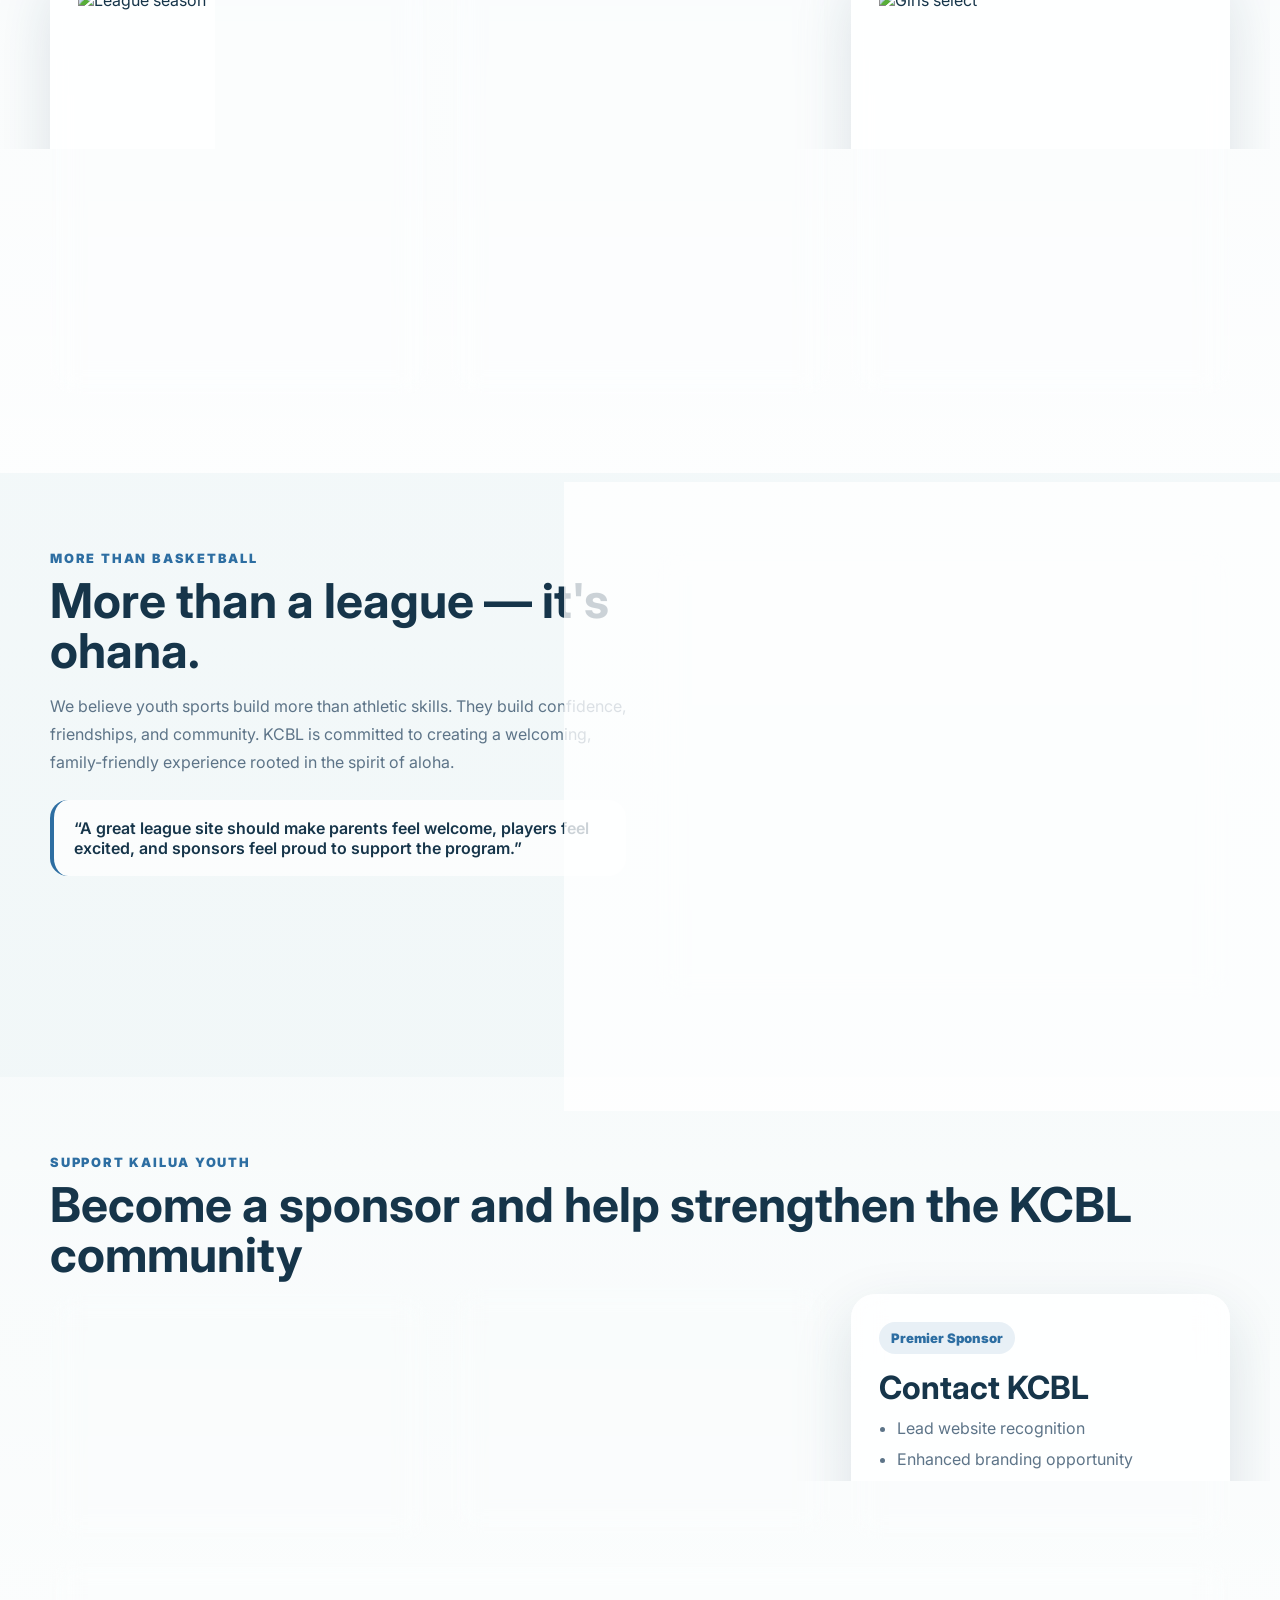
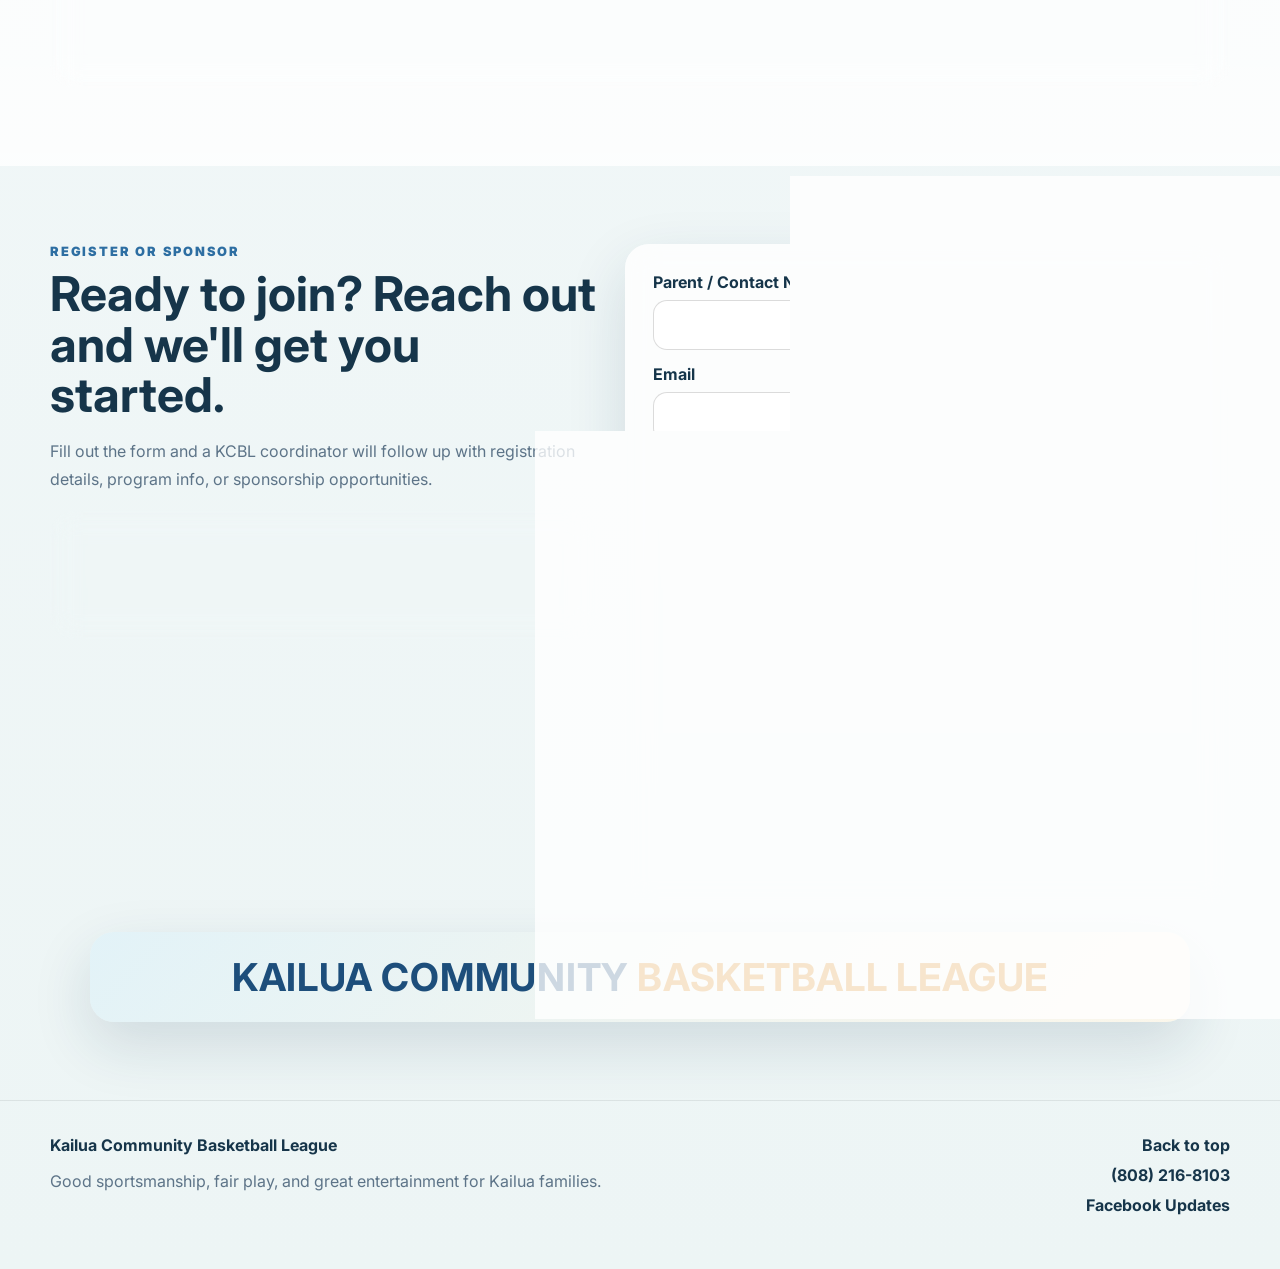
==== commit b7422fad: "Add files via upload" ====
--- a/index.html
+++ b/index.html
@@ -28,9 +28,11 @@
 .nav-links{display:flex; gap:24px; font-weight:700; color:#24455f}
 .nav-links a:hover{color:var(--blue)}
 .nav-phone{font-weight:700; color:#24455f}
-.hero{position:relative; overflow:hidden; background:linear-gradient(180deg, rgba(255,255,255,.12), rgba(255,255,255,.55)), url("data:image/svg+xml;utf8,%0A%3Csvg%20xmlns%3D%27http%3A//www.w3.org/2000/svg%27%20viewBox%3D%270%200%201600%20900%27%20preserveAspectRatio%3D%27xMidYMid%20slice%27%3E%0A%20%20%3Cdefs%3E%0A%20%20%20%20%3ClinearGradient%20id%3D%27sky%27%20x1%3D%270%27%20x2%3D%270%27%20y1%3D%270%27%20y2%3D%271%27%3E%0A%20%20%20%20%20%20%3Cstop%20offset%3D%270%25%27%20stop-color%3D%27%23dbeef7%27/%3E%0A%20%20%20%20%20%20%3Cstop%20offset%3D%2745%25%27%20stop-color%3D%27%23bfdcec%27/%3E%0A%20%20%20%20%20%20%3Cstop%20offset%3D%27100%25%27%20stop-color%3D%27%238db7cf%27/%3E%0A%20%20%20%20%3C/linearGradient%3E%0A%20%20%20%20%3ClinearGradient%20id%3D%27m1%27%20x1%3D%270%27%20x2%3D%270%27%20y1%3D%270%27%20y2%3D%271%27%3E%0A%20%20%20%20%20%20%3Cstop%20offset%3D%270%25%27%20stop-color%3D%27%236d90a5%27/%3E%0A%20%20%20%20%20%20%3Cstop%20offset%3D%27100%25%27%20stop-color%3D%27%23476879%27/%3E%0A%20%20%20%20%3C/linearGradient%3E%0A%20%20%20%20%3ClinearGradient%20id%3D%27m2%27%20x1%3D%270%27%20x2%3D%270%27%20y1%3D%270%27%20y2%3D%271%27%3E%0A%20%20%20%20%20%20%3Cstop%20offset%3D%270%25%27%20stop-color%3D%27%234f705d%27/%3E%0A%20%20%20%20%20%20%3Cstop%20offset%3D%27100%25%27%20stop-color%3D%27%232f4b40%27/%3E%0A%20%20%20%20%3C/linearGradient%3E%0A%20%20%3C/defs%3E%0A%20%20%3Crect%20width%3D%271600%27%20height%3D%27900%27%20fill%3D%27url%28%23sky%29%27/%3E%0A%20%20%3Cpath%20d%3D%27M0%20500%20L120%20430%20L205%20462%20L290%20390%20L385%20440%20L505%20338%20L630%20404%20L740%20315%20L830%20360%20L915%20292%20L1005%20350%20L1102%20280%20L1218%20360%20L1320%20305%20L1450%20390%20L1600%20332%20L1600%20900%20L0%20900%20Z%27%20fill%3D%27url%28%23m1%29%27%20opacity%3D%27.96%27/%3E%0A%20%20%3Cpath%20d%3D%27M0%20605%20L88%20520%20L180%20565%20L305%20455%20L428%20520%20L528%20425%20L650%20500%20L760%20395%20L862%20470%20L968%20390%20L1096%20500%20L1210%20420%20L1325%20515%20L1455%20455%20L1600%20560%20L1600%20900%20L0%20900%20Z%27%20fill%3D%27url%28%23m2%29%27/%3E%0A%20%20%3Cellipse%20cx%3D%27390%27%20cy%3D%27210%27%20rx%3D%27250%27%20ry%3D%2752%27%20fill%3D%27white%27%20opacity%3D%27.22%27/%3E%0A%20%20%3Cellipse%20cx%3D%271000%27%20cy%3D%27155%27%20rx%3D%27220%27%20ry%3D%2746%27%20fill%3D%27white%27%20opacity%3D%27.16%27/%3E%0A%20%20%3Cpath%20d%3D%27M0%20620%20C170%20582%2C%20360%20648%2C%20560%20615%20C770%20580%2C%20980%20654%2C%201188%20610%20C1370%20570%2C%201495%20650%2C%201600%20620%20L1600%20710%20L0%20710%20Z%27%20fill%3D%27white%27%20opacity%3D%27.14%27/%3E%0A%20%20%3Cpath%20d%3D%27M0%20690%20C180%20648%2C%20340%20720%2C%20560%20680%20C770%20642%2C%20990%20728%2C%201200%20684%20C1380%20646%2C%201502%20714%2C%201600%20694%20L1600%20900%20L0%20900%20Z%27%20fill%3D%27%23e8d6bb%27%20opacity%3D%27.35%27/%3E%0A%3C/svg%3E%0A") center/cover no-repeat;}
-.hero::after{content:""; position:absolute; inset:auto 0 0 0; height:180px; background:linear-gradient(180deg, rgba(255,255,255,0), rgba(248,252,253,.96));}
-.hero-inner{position:relative; z-index:1; padding:76px 0 70px}
+.hero{position:relative; overflow:hidden; background:transparent;}
+.hero-bg{position:absolute; inset:0; width:100%; height:100%; z-index:0;}
+.hero::before{content:""; position:absolute; inset:0; background:linear-gradient(180deg, rgba(255,255,255,.12), rgba(255,255,255,.55)); z-index:1; pointer-events:none;}
+.hero::after{content:""; position:absolute; inset:auto 0 0 0; height:180px; background:linear-gradient(180deg, rgba(255,255,255,0), rgba(248,252,253,.96)); z-index:1;}
+.hero-inner{position:relative; z-index:2; padding:76px 0 70px}
 .hero-grid{display:grid; grid-template-columns:1.1fr .9fr; gap:32px; align-items:center}
 .eyebrow{margin:0 0 12px; text-transform:uppercase; letter-spacing:.14em; font-size:.8rem; font-weight:900; color:var(--blue)}
 h1{margin:0 0 16px; font-size:clamp(2.6rem,6vw,5rem); line-height:1.02; max-width:12ch}
@@ -132,6 +134,30 @@
 </header>
 
 <section class="hero" id="top">
+  <svg class="hero-bg" xmlns="http://www.w3.org/2000/svg" viewBox="0 0 1600 900" preserveAspectRatio="xMidYMid slice" aria-hidden="true">
+    <defs>
+      <linearGradient id="sky" x1="0" x2="0" y1="0" y2="1">
+        <stop offset="0%" stop-color="#dbeef7"/>
+        <stop offset="45%" stop-color="#bfdcec"/>
+        <stop offset="100%" stop-color="#8db7cf"/>
+      </linearGradient>
+      <linearGradient id="m1" x1="0" x2="0" y1="0" y2="1">
+        <stop offset="0%" stop-color="#6d90a5"/>
+        <stop offset="100%" stop-color="#476879"/>
+      </linearGradient>
+      <linearGradient id="m2" x1="0" x2="0" y1="0" y2="1">
+        <stop offset="0%" stop-color="#4f705d"/>
+        <stop offset="100%" stop-color="#2f4b40"/>
+      </linearGradient>
+    </defs>
+    <rect width="1600" height="900" fill="url(#sky)"/>
+    <path d="M0 500 L120 430 L205 462 L290 390 L385 440 L505 338 L630 404 L740 315 L830 360 L915 292 L1005 350 L1102 280 L1218 360 L1320 305 L1450 390 L1600 332 L1600 900 L0 900 Z" fill="url(#m1)" opacity=".96"/>
+    <path d="M0 605 L88 520 L180 565 L305 455 L428 520 L528 425 L650 500 L760 395 L862 470 L968 390 L1096 500 L1210 420 L1325 515 L1455 455 L1600 560 L1600 900 L0 900 Z" fill="url(#m2)"/>
+    <ellipse cx="390" cy="210" rx="250" ry="52" fill="white" opacity=".22"/>
+    <ellipse cx="1000" cy="155" rx="220" ry="46" fill="white" opacity=".16"/>
+    <path d="M0 620 C170 582, 360 648, 560 615 C770 580, 980 654, 1188 610 C1370 570, 1495 650, 1600 620 L1600 710 L0 710 Z" fill="white" opacity=".14"/>
+    <path d="M0 690 C180 648, 340 720, 560 680 C770 642, 990 728, 1200 684 C1380 646, 1502 714, 1600 694 L1600 900 L0 900 Z" fill="#e8d6bb" opacity=".35"/>
+  </svg>
   <div class="container hero-inner">
     <div class="hero-grid">
       <div>
@@ -172,16 +198,16 @@
   <div class="container two-col">
     <div>
       <p class="section-label">Why KCBL</p>
-      <h2>Community first. Cleaner design. Better sponsor flow.</h2>
-      <p class="lead2">This version keeps the local KCBL feel while making the site easier for parents, players, and sponsors to understand. It is still a static site, but it now looks much closer to the visual direction you approved.</p>
+      <h2>Community first. Basketball for every kid in Kailua.</h2>
+      <p class="lead2">The Kailua Community Basketball League has been building character, teamwork, and skills for youth across Kailua and Windward O'ahu. From first-time players to competitive athletes, every player belongs here.</p>
     </div>
     <div class="card">
       <ul>
-        <li>Ko‘olau-inspired background treatment</li>
+        <li>Ko’olau-inspired background and local visual tone</li>
         <li>Visible sponsor pathway and sponsor tiers</li>
-        <li>Registration form connected to Formspree</li>
-        <li>Single-file setup for easier GitHub upload</li>
-        <li>Better O‘ahu / Kailua visual tone</li>
+        <li>Easy online registration and inquiry form</li>
+        <li>Programs for youth ages 6 through high school</li>
+        <li>Family-friendly atmosphere rooted in aloha</li>
       </ul>
     </div>
   </div>
@@ -221,8 +247,8 @@
   <div class="container community-grid">
     <div>
       <p class="section-label">More than Basketball</p>
-      <h2>It should feel like Kailua, not just a signup page.</h2>
-      <p class="lead2">This section is meant to create the emotional connection: youth development, belonging, teamwork, and the kind of local trust that makes a league feel like ohana.</p>
+      <h2>More than a league — it's ohana.</h2>
+      <p class="lead2">We believe youth sports build more than athletic skills. They build confidence, friendships, and community. KCBL is committed to creating a welcoming, family-friendly experience rooted in the spirit of aloha.</p>
       <div class="quote">“A great league site should make parents feel welcome, players feel excited, and sponsors feel proud to support the program.”</div>
     </div>
     <div class="card mosaic">
@@ -276,8 +302,8 @@
     </div>
     <div class="card sponsor-band">
       <div>
-        <h3 style="margin:0 0 8px">Sponsor-ready website</h3>
-        <p style="margin:0;color:var(--muted)">You can add logo placements here once local Kailua and Windward businesses begin sponsoring.</p>
+        <h3 style="margin:0 0 8px">Support Kailua youth basketball</h3>
+        <p style="margin:0;color:var(--muted)">Local businesses — your logo and brand will be recognized here and throughout the season. Contact us to learn more.</p>
       </div>
       <a class="btn btn-secondary" href="#join">Sponsor Interest Form</a>
     </div>
@@ -288,8 +314,8 @@
   <div class="container form-layout">
     <div>
       <p class="section-label">Register or Sponsor</p>
-      <h2>A working inquiry form for parents, families, and local supporters</h2>
-      <p class="lead2">This form is connected to your Formspree endpoint, so submissions should route through that service once the page is deployed publicly.</p>
+      <h2>Ready to join? Reach out and we'll get you started.</h2>
+      <p class="lead2">Fill out the form and a KCBL coordinator will follow up with registration details, program info, or sponsorship opportunities.</p>
       <div class="card contact">
         <p><strong>Phone:</strong> <a href="tel:18082168103">(808) 216-8103</a></p>
         <p><strong>Updates:</strong> <a href="https://facebook.com/KCBLAAU/" target="_blank" rel="noopener">facebook.com/KCBLAAU</a></p>
@@ -356,7 +382,6 @@
         </div>
         <input type="hidden" name="_subject" value="New KCBL Website Inquiry">
         <button class="btn btn-primary" type="submit">Send Inquiry</button>
-        <p class="form-note">Formspree endpoint: mlgpkpzv</p>
       </form>
     </div>
   </div>
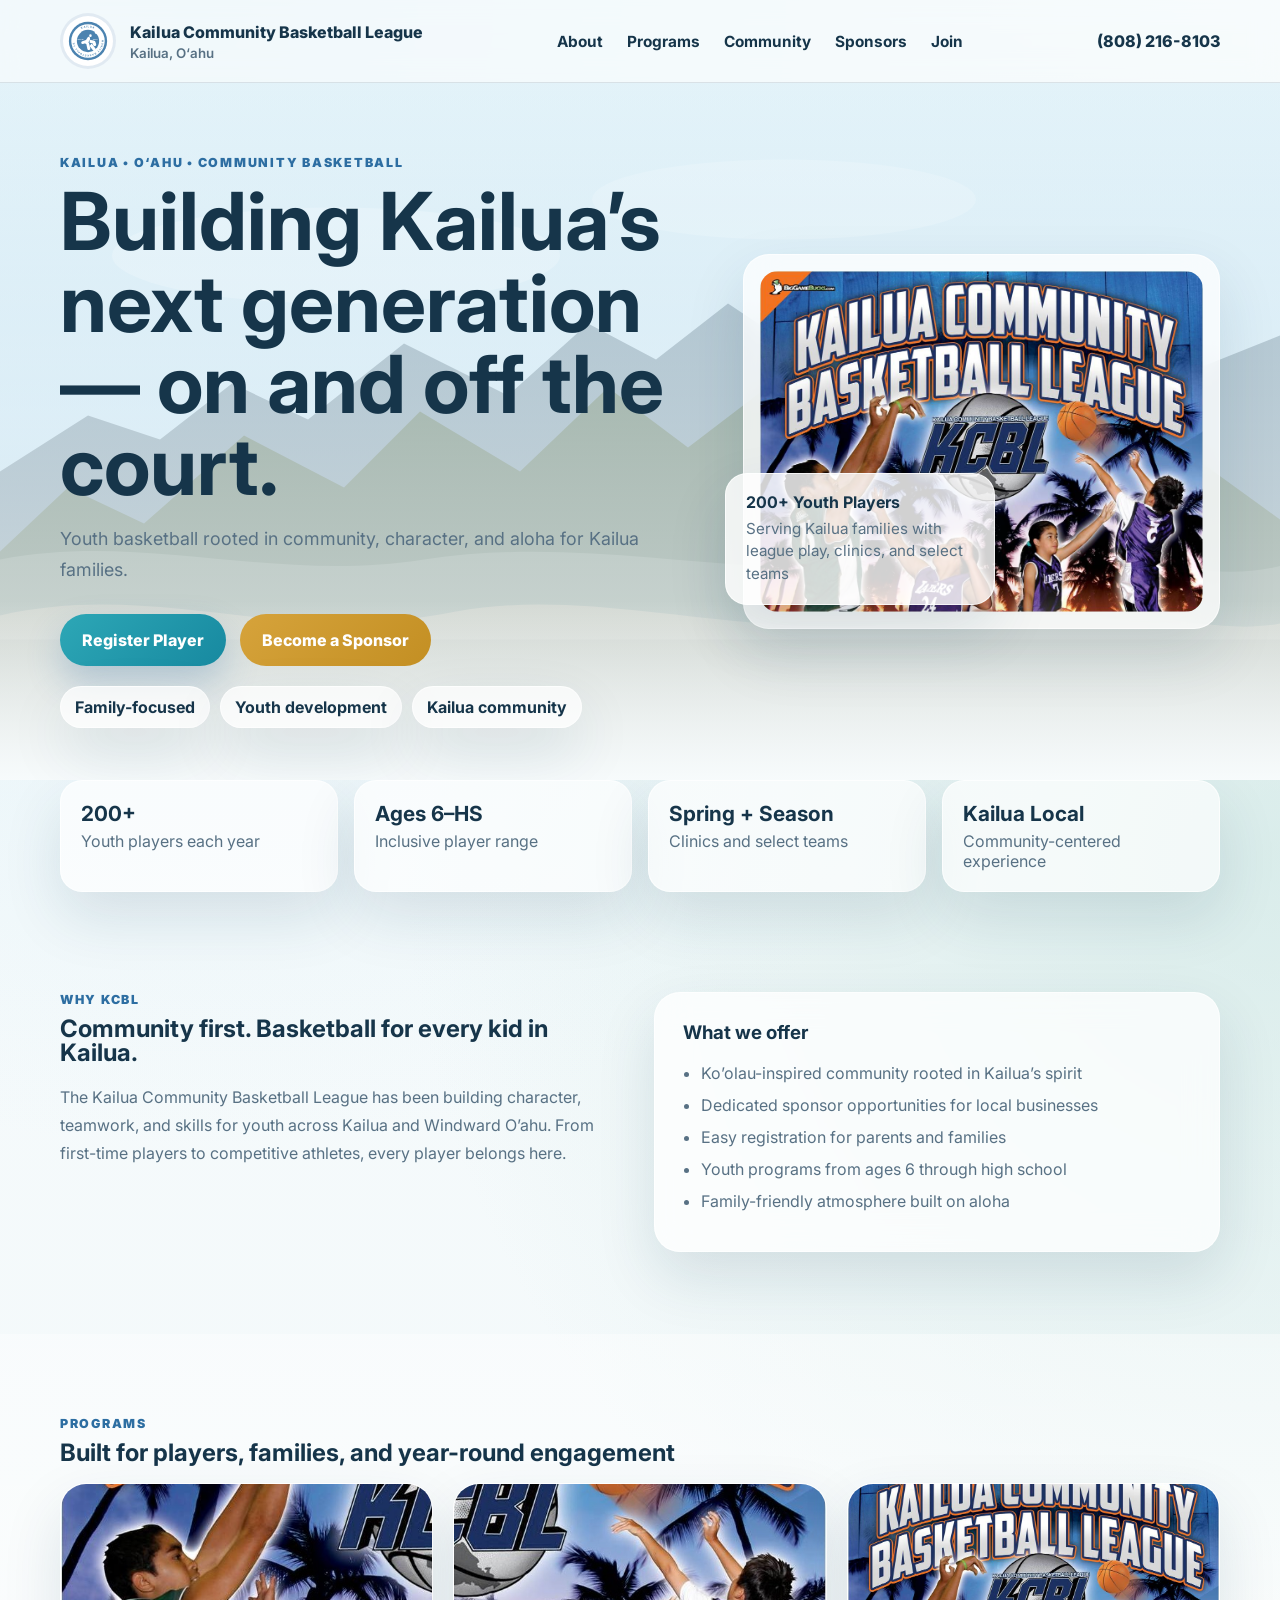
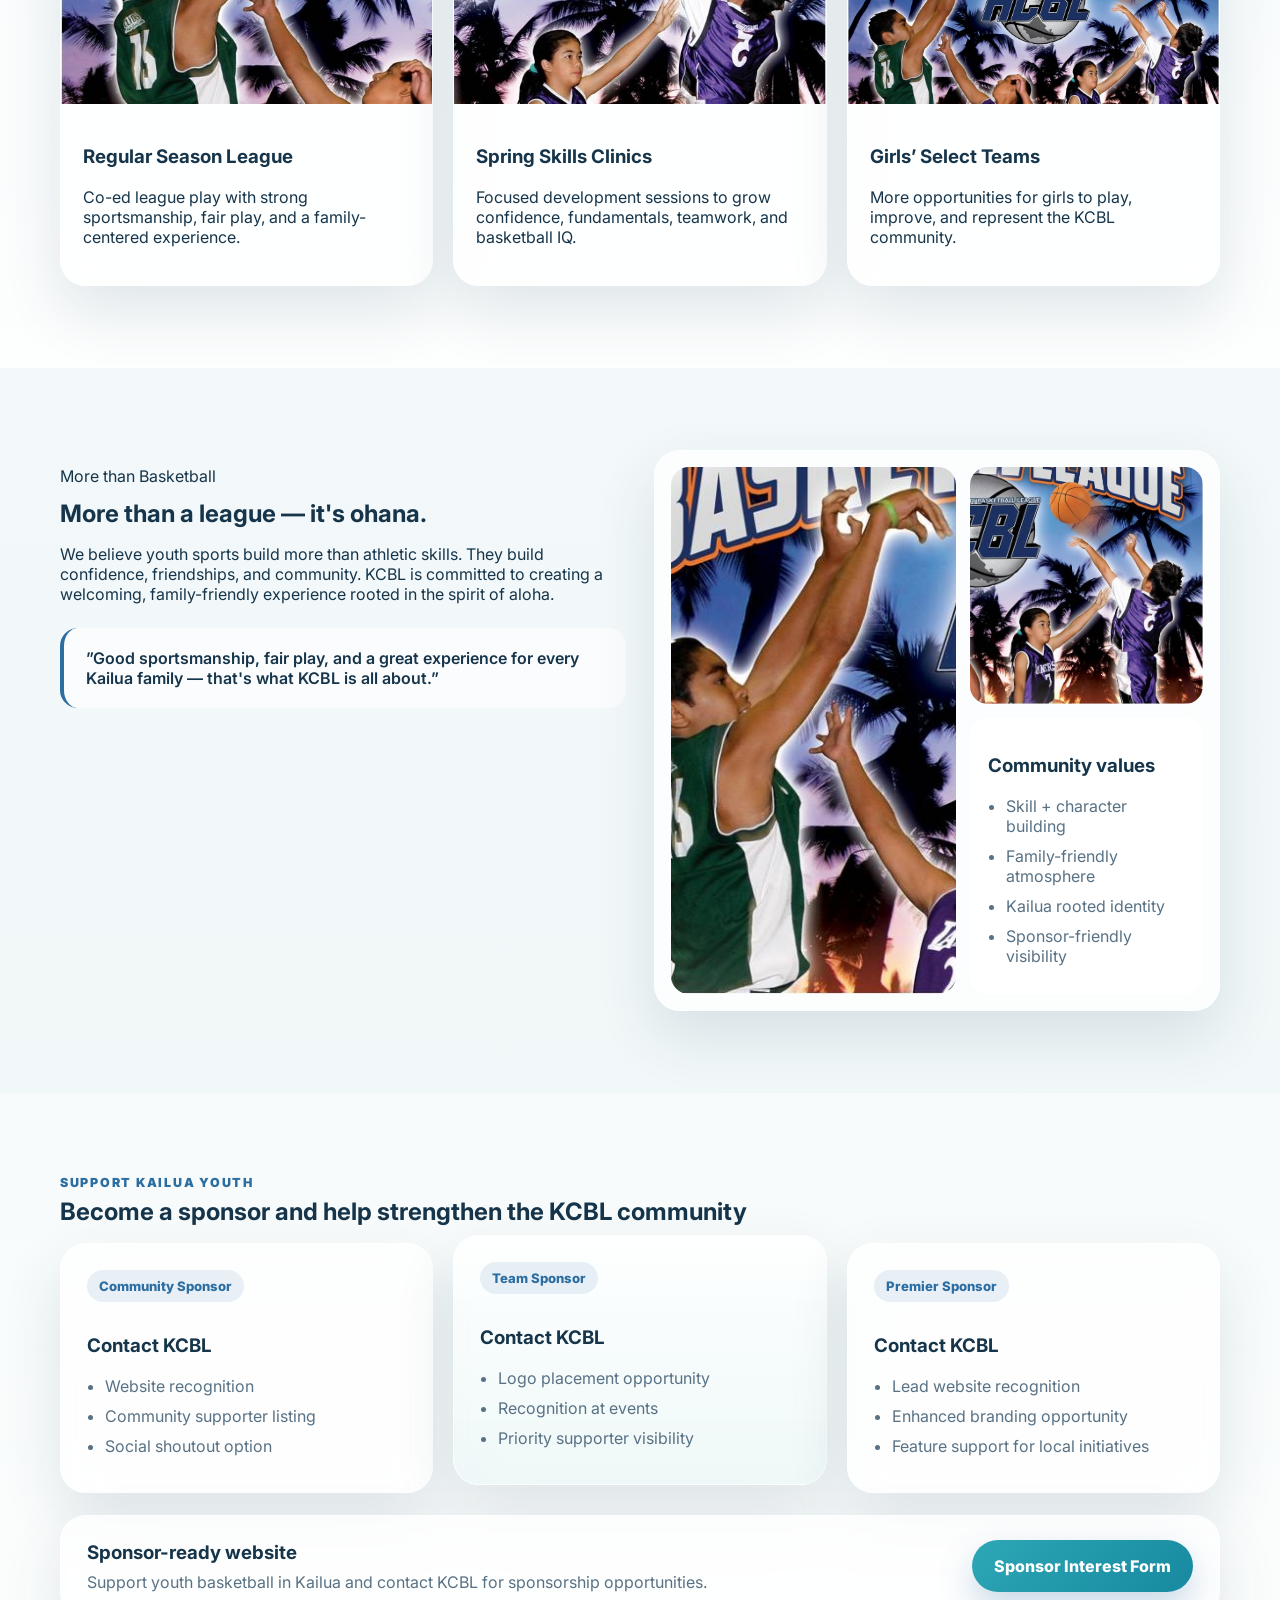
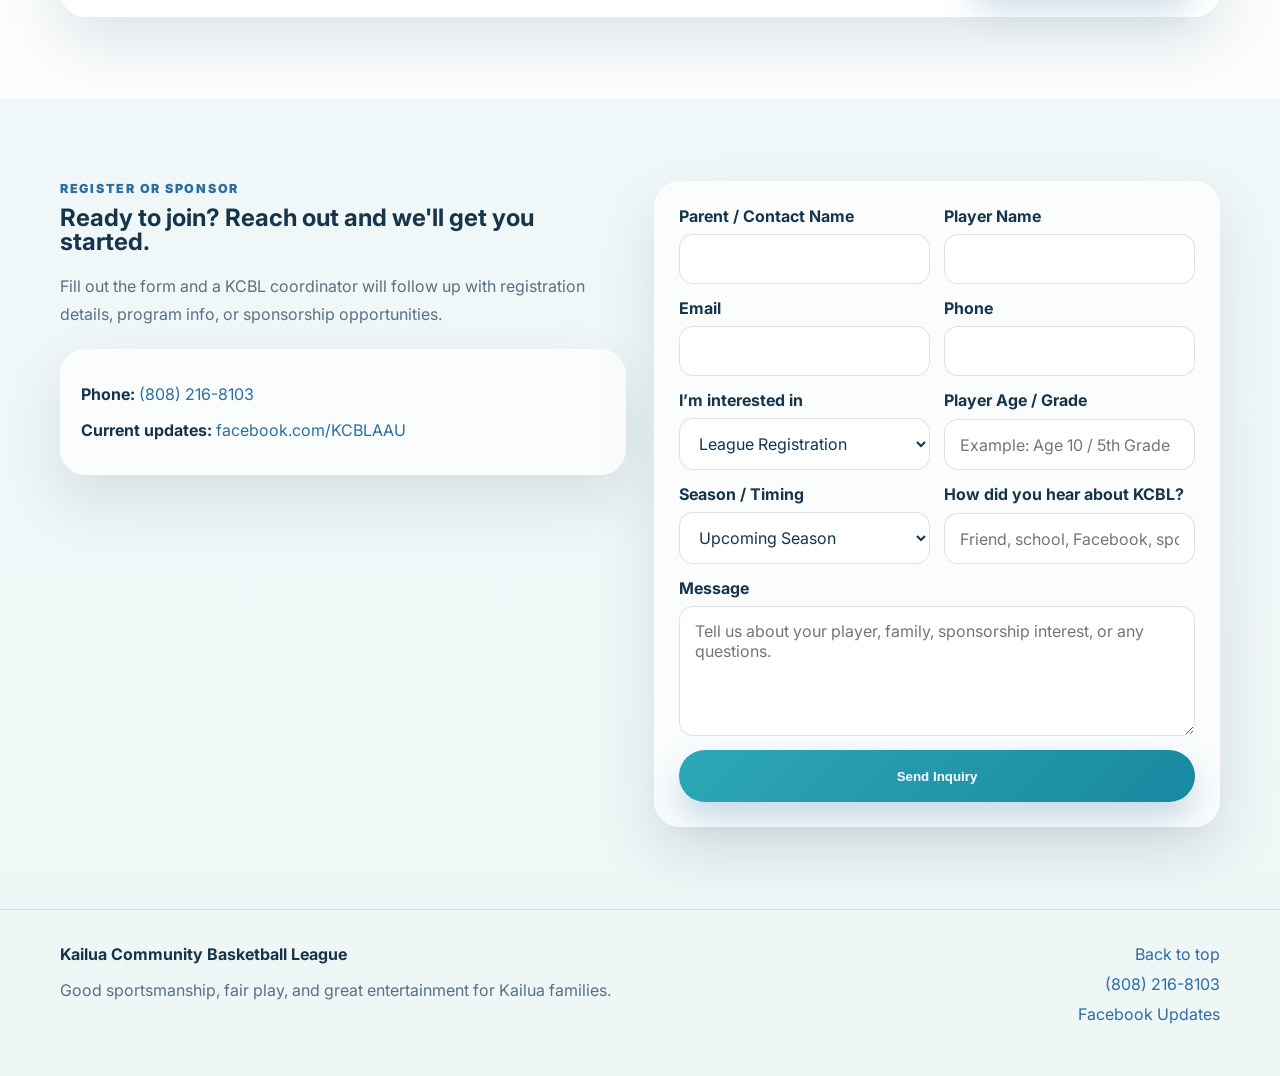
==== commit c3c99e73: "Add files via upload" ====
--- a/index.html
+++ b/index.html
@@ -1,410 +1,142 @@
 <!DOCTYPE html>
 <html lang="en">
 <head>
-<meta charset="UTF-8">
-<meta name="viewport" content="width=device-width, initial-scale=1.0">
-<title>Kailua Community Basketball League</title>
-<meta name="description" content="Kailua Community Basketball League — community basketball, sponsorships, clinics, and registration in Kailua, O'ahu.">
-<link rel="preconnect" href="https://fonts.googleapis.com">
-<link rel="preconnect" href="https://fonts.gstatic.com" crossorigin>
-<link href="https://fonts.googleapis.com/css2?family=Inter:wght@400;500;600;700;800;900&display=swap" rel="stylesheet">
-<style>
-*{box-sizing:border-box}
-:root{
-  --blue:#2d6ea2; --blue-dark:#214f78; --teal:#2da7b6; --gold:#d6a33b;
-  --text:#16354a; --muted:#5d7488; --bg:#eef6f6; --card:rgba(255,255,255,.78);
-  --shadow:0 22px 60px rgba(18,58,83,.14); --radius:24px;
-}
-html{scroll-behavior:smooth}
-body{margin:0; font-family:'Inter',sans-serif; color:var(--text); background:linear-gradient(180deg,#f8fbfd 0%, #edf5f5 100%);}
-img{max-width:100%; display:block}
-a{text-decoration:none; color:inherit}
-.container{width:min(1180px, calc(100% - 32px)); margin:0 auto}
-.site-header{position:sticky; top:0; z-index:20; backdrop-filter:blur(14px); background:rgba(248,252,253,.78); border-bottom:1px solid rgba(0,0,0,.08);}
-.nav{display:flex; align-items:center; justify-content:space-between; min-height:78px; gap:18px}
-.brand{display:flex; align-items:center; gap:14px; font-weight:800}
-.brand img{width:54px; height:54px; border-radius:50%; object-fit:cover; box-shadow:var(--shadow)}
-.brand small{display:block; color:var(--muted); font-size:.82rem; font-weight:700}
-.nav-links{display:flex; gap:24px; font-weight:700; color:#24455f}
-.nav-links a:hover{color:var(--blue)}
-.nav-phone{font-weight:700; color:#24455f}
-.hero{position:relative; overflow:hidden; background:transparent;}
-.hero-bg{position:absolute; inset:0; width:100%; height:100%; z-index:0;}
-.hero::before{content:""; position:absolute; inset:0; background:linear-gradient(180deg, rgba(255,255,255,.12), rgba(255,255,255,.55)); z-index:1; pointer-events:none;}
-.hero::after{content:""; position:absolute; inset:auto 0 0 0; height:180px; background:linear-gradient(180deg, rgba(255,255,255,0), rgba(248,252,253,.96)); z-index:1;}
-.hero-inner{position:relative; z-index:2; padding:76px 0 70px}
-.hero-grid{display:grid; grid-template-columns:1.1fr .9fr; gap:32px; align-items:center}
-.eyebrow{margin:0 0 12px; text-transform:uppercase; letter-spacing:.14em; font-size:.8rem; font-weight:900; color:var(--blue)}
-h1{margin:0 0 16px; font-size:clamp(2.6rem,6vw,5rem); line-height:1.02; max-width:12ch}
-.lead{font-size:1.14rem; line-height:1.7; color:#34556d; max-width:58ch}
-.actions{display:flex; gap:16px; flex-wrap:wrap; margin:28px 0 24px}
-.btn{display:inline-flex; align-items:center; justify-content:center; min-height:56px; padding:0 26px; border-radius:999px; font-weight:800; box-shadow:var(--shadow); border:none; cursor:pointer}
-.btn-primary{background:linear-gradient(135deg, var(--teal), #1789a0); color:white}
-.btn-secondary{background:linear-gradient(135deg, var(--gold), #c38f23); color:white}
-.hero-pills{display:flex; flex-wrap:wrap; gap:10px}
-.hero-pills span{padding:10px 14px; border-radius:999px; background:rgba(255,255,255,.72); font-weight:700; color:#234860; box-shadow:var(--shadow)}
-.hero-card{position:relative; min-height:460px}
-.player-left,.player-right{position:absolute; bottom:0; width:46%; filter:drop-shadow(0 18px 30px rgba(0,0,0,.16)); border-radius:20px}
-.player-left{left:0}
-.player-right{right:0}
-.poster-chip{position:absolute; top:18px; right:0; width:min(270px,55%); background:var(--card); padding:12px; border-radius:20px; box-shadow:var(--shadow); backdrop-filter:blur(10px)}
-.poster-chip img{border-radius:14px}
-.strip{padding:12px 0 4px}
-.strip-grid{display:grid; grid-template-columns:repeat(4,1fr); gap:16px}
-.strip-grid div{background:var(--card); border-radius:20px; box-shadow:var(--shadow); padding:18px}
-.strip-grid strong{display:block; font-size:1.28rem; margin-bottom:6px}
-.strip-grid span{color:var(--muted)}
-.section{padding:78px 0}
-.section.alt{background:linear-gradient(180deg, rgba(255,255,255,.45), rgba(255,255,255,.82))}
-.section-label{margin:0 0 10px; text-transform:uppercase; letter-spacing:.14em; font-size:.8rem; font-weight:900; color:var(--blue)}
-.section h2{margin:0 0 14px; font-size:clamp(2rem,4vw,3rem); line-height:1.05}
-.section p.lead2{color:var(--muted); line-height:1.75; max-width:70ch}
-.two-col{display:grid; grid-template-columns:1fr 1fr; gap:28px; align-items:start}
-.card{background:var(--card); border-radius:var(--radius); box-shadow:var(--shadow); padding:28px; backdrop-filter:blur(14px)}
-.card ul{margin:0; padding-left:18px}
-.card li{margin:11px 0; color:var(--muted)}
-.cards3{display:grid; grid-template-columns:repeat(3,1fr); gap:22px}
-.program{overflow:hidden}
-.program img{height:220px; width:100%; object-fit:cover}
-.program .content{padding:20px 22px 24px}
-.program h3{margin:0 0 10px}
-.program p{margin:0; color:var(--muted); line-height:1.65}
-.community-grid{display:grid; grid-template-columns:1fr 1fr; gap:28px; align-items:start}
-.quote{margin-top:24px; padding:18px 20px; border-left:4px solid var(--blue); background:rgba(255,255,255,.7); border-radius:18px; font-weight:600}
-.mosaic{display:grid; grid-template-columns:1.08fr .92fr; gap:14px; padding:14px}
-.mosaic img{width:100%; height:100%; object-fit:cover; border-radius:18px}
-.mosaic .tall{grid-row:span 2; min-height:420px}
-.mosaic-copy{padding:18px; border-radius:18px; background:rgba(255,255,255,.85)}
-.mosaic-copy h3{margin-top:0}
-.sponsor-grid{display:grid; grid-template-columns:repeat(3,1fr); gap:22px}
-.tier{display:inline-block; padding:8px 12px; border-radius:999px; font-size:.82rem; font-weight:900; margin-bottom:14px; background:rgba(45,110,162,.1); color:var(--blue)}
-.sponsor h3{margin:0 0 10px; font-size:2rem}
-.sponsor ul{padding-left:18px}
-.sponsor li{margin:11px 0; color:var(--muted)}
-.featured{transform:translateY(-6px); background:linear-gradient(180deg, rgba(255,255,255,.9), rgba(243,248,248,.88))}
-.sponsor-band{display:flex; justify-content:space-between; align-items:center; gap:20px; margin-top:22px}
-.form-layout{display:grid; grid-template-columns:.95fr 1.05fr; gap:28px; align-items:start}
-.contact{padding:20px; margin-top:18px}
-form{display:grid; gap:14px}
-.field-row{display:grid; grid-template-columns:1fr 1fr; gap:14px}
-label{display:block; font-weight:700; margin-bottom:8px}
-input,select,textarea{width:100%; padding:14px 15px; border:1px solid rgba(0,0,0,.14); border-radius:14px; font:inherit; color:var(--text); background:white}
-textarea{min-height:132px; resize:vertical}
-.form-note{color:var(--muted); font-size:.95rem; margin:4px 0 0}
-.banner{margin:26px auto 0; max-width:1100px; padding:22px 28px; border-radius:24px; background:linear-gradient(135deg, rgba(224,242,248,.85), rgba(255,247,232,.78)); box-shadow:var(--shadow); display:flex; justify-content:center; align-items:center; gap:18px; text-align:center}
-.banner h3{margin:0; font-size:clamp(1.5rem,3vw,2.7rem); color:#1d4e7b; letter-spacing:.02em}
-.banner .accent{color:#d9891f}
-footer{padding:34px 0 54px; border-top:1px solid rgba(0,0,0,.08)}
-.footer{display:flex; justify-content:space-between; gap:20px; align-items:start}
-.footer p{margin-bottom:0; color:var(--muted)}
-.footer-links{display:flex; flex-direction:column; gap:10px; align-items:flex-end; font-weight:700}
-@media (max-width: 980px){
-  .hero-grid,.two-col,.community-grid,.form-layout,.cards3,.sponsor-grid,.strip-grid{grid-template-columns:1fr}
-  .hero-card{min-height:520px}
-  .poster-chip{width:220px}
-  .sponsor-band,.footer{flex-direction:column; align-items:flex-start}
-}
-@media (max-width: 720px){
-  .nav-links,.nav-phone{display:none}
-  .field-row{grid-template-columns:1fr}
-  .hero-inner{padding:52px 0 60px}
-  .hero-card{min-height:420px}
-  .player-left,.player-right{width:48%}
-}
-</style>
+  <meta charset="UTF-8" />
+  <meta name="viewport" content="width=device-width, initial-scale=1.0" />
+  <title>Kailua Community Basketball League</title>
+  <meta name="description" content="Kailua Community Basketball League — youth basketball, clinics, family community, and sponsorship opportunities in Kailua, Hawai‘i." />
+  <link rel="preconnect" href="https://fonts.googleapis.com">
+  <link rel="preconnect" href="https://fonts.gstatic.com" crossorigin>
+  <link href="https://fonts.googleapis.com/css2?family=Inter:wght@400;500;600;700;800;900&display=swap" rel="stylesheet">
+  <style>
+    *{box-sizing:border-box}
+    :root{--bg:#f7fbfd;--bg2:#eef6f6;--surface:rgba(255,255,255,.74);--text:#16354a;--muted:#587184;--line:rgba(22,53,74,.12);--blue:#2d6ea2;--teal:#2da7b6;--gold:#d6a33b;--shadow:0 25px 60px rgba(20,60,85,.12);--radius:26px}
+    html{scroll-behavior:smooth}
+    body{margin:0;font-family:'Inter',sans-serif;color:var(--text);background:radial-gradient(circle at 15% 0%, rgba(196,230,242,.55), transparent 26%),radial-gradient(circle at 100% 20%, rgba(184,220,214,.45), transparent 24%),linear-gradient(180deg,var(--bg) 0%, var(--bg2) 100%)}
+    img{max-width:100%;display:block} a{text-decoration:none;color:var(--blue)} .container{width:min(1160px,calc(100% - 32px));margin:0 auto}
+    .site-header{position:sticky;top:0;z-index:40;background:rgba(248,252,253,.78);backdrop-filter:blur(14px);border-bottom:1px solid var(--line)}
+    .nav{min-height:82px;display:grid;grid-template-columns:auto 1fr auto;align-items:center;gap:20px}
+    .brand{display:flex;align-items:center;gap:14px;color:var(--text);font-weight:800}.brand img{width:56px;height:56px;border-radius:50%;object-fit:cover;background:#fff;border:3px solid rgba(45,110,162,.14)}.brand small{display:block;color:var(--muted);font-weight:600;margin-top:3px}
+    nav{display:flex;justify-content:center;gap:24px;flex-wrap:wrap} nav a{color:var(--text);font-weight:700;font-size:.96rem}.nav-phone{font-weight:800;color:var(--text)}
+    .hero{position:relative;overflow:hidden;padding:72px 0 52px}.hero-bg{position:absolute;inset:0;background:linear-gradient(180deg, rgba(248,252,253,.35), rgba(248,252,253,.8)),url('assets/koolau-hero.svg') center/cover no-repeat}
+    .hero::after{content:"";position:absolute;left:0;right:0;bottom:0;height:180px;background:linear-gradient(180deg, rgba(255,255,255,0), rgba(248,252,253,.96));pointer-events:none}
+    .hero-grid{position:relative;display:grid;grid-template-columns:1.15fr .85fr;gap:38px;align-items:center;z-index:1}
+    .eyebrow,.section-label{margin:0 0 10px;text-transform:uppercase;letter-spacing:.14em;font-size:.78rem;font-weight:900;color:var(--blue)}
+    .hero h1,.section h2{margin:0 0 18px;line-height:1.02}.hero h1{font-size:clamp(2.5rem,6.5vw,5rem);max-width:12ch}.lead{font-size:1.12rem;line-height:1.72;color:var(--muted);max-width:60ch}
+    .hero-actions{display:flex;gap:14px;flex-wrap:wrap;margin:28px 0 20px}.hero-pills{display:flex;gap:10px;flex-wrap:wrap}.hero-pills span{padding:10px 14px;border-radius:999px;background:rgba(255,255,255,.72);border:1px solid rgba(255,255,255,.72);box-shadow:var(--shadow);font-weight:700;color:var(--text)}
+    .hero-stack{position:relative}.glass-card{background:var(--surface);border:1px solid rgba(255,255,255,.65);box-shadow:var(--shadow);border-radius:var(--radius);backdrop-filter:blur(16px)}.poster-card{padding:16px}.poster-card img{border-radius:18px;width:100%;height:100%;object-fit:cover}
+    .floating-stat{position:absolute;left:-18px;bottom:24px;max-width:270px;padding:18px 20px;border-radius:22px;background:rgba(255,255,255,.82);box-shadow:var(--shadow);border:1px solid rgba(255,255,255,.75)} .floating-stat strong{display:block;margin-bottom:6px} .floating-stat span{color:var(--muted);font-size:.95rem;line-height:1.5}
+    .btn{display:inline-flex;align-items:center;justify-content:center;min-height:52px;padding:0 22px;border-radius:999px;font-weight:800;transition:transform .2s ease, box-shadow .2s ease, opacity .2s ease;border:none;cursor:pointer}.btn:hover{transform:translateY(-2px)}
+    .btn-primary{color:#fff;background:linear-gradient(135deg,var(--teal),#1789a0);box-shadow:0 16px 34px rgba(45,110,162,.26)} .btn-secondary{color:#fff;background:linear-gradient(135deg,var(--gold),#c38f23)} .btn-full{width:100%}
+    .strip{padding:0 0 18px}.strip-grid{display:grid;grid-template-columns:repeat(4,1fr);gap:16px}.strip-grid div{padding:20px;border-radius:22px;background:rgba(255,255,255,.66);border:1px solid rgba(255,255,255,.7);box-shadow:var(--shadow)}.strip-grid strong{display:block;font-size:1.3rem;margin-bottom:5px}.strip-grid span{color:var(--muted)}
+    .section{padding:82px 0}.alt{background:linear-gradient(180deg, rgba(255,255,255,.40), rgba(255,255,255,.82))}.two-col,.community-grid,.form-layout{display:grid;grid-template-columns:1fr 1fr;gap:28px;align-items:start}
+    .feature-list{padding:28px}.feature-list h3{margin-top:0}.feature-list ul{padding-left:18px;margin:0}.feature-list li{margin:12px 0;color:var(--muted)}
+    .card-grid{display:grid;gap:20px}.card-grid.three{grid-template-columns:repeat(3,1fr)}.program-card{overflow:hidden}.program-card img{width:100%;height:220px;object-fit:cover}.program-card div{padding:22px}
+    .community-copy{color:var(--muted);line-height:1.74} blockquote{margin:24px 0 0;padding:20px 22px;border-left:4px solid var(--blue);background:rgba(255,255,255,.68);border-radius:18px;color:var(--text);font-weight:600}
+    .mosaic{padding:16px;display:grid;grid-template-columns:1.1fr .9fr;gap:14px}.mosaic img{width:100%;height:100%;object-fit:cover;border-radius:18px}.mosaic-large{grid-row:span 2;min-height:420px}.mosaic-copy{padding:18px;border-radius:18px;background:rgba(255,255,255,.84);align-self:stretch}.mosaic-copy ul{margin:0;padding-left:18px}.mosaic-copy li{margin:10px 0;color:var(--muted)}
+    .sponsor-card{padding:26px}.sponsor-card .tier{display:inline-block;padding:8px 12px;border-radius:999px;background:rgba(45,110,162,.10);color:var(--blue);font-weight:800;font-size:.82rem;margin-bottom:14px}.sponsor-card ul{margin:0;padding-left:18px}.sponsor-card li{margin:10px 0;color:var(--muted)}.sponsor-card.featured{background:linear-gradient(180deg, rgba(255,255,255,.85), rgba(237,247,247,.86));transform:translateY(-8px)}
+    .sponsor-band{margin-top:22px;padding:24px 26px;display:flex;justify-content:space-between;gap:22px;align-items:center}.sponsor-band h3{margin:0 0 8px}.sponsor-band p{margin:0;color:var(--muted)}
+    .contact-block{padding:18px 20px;margin-top:20px}.form-card{padding:24px}.field-row{display:grid;grid-template-columns:1fr 1fr;gap:14px}.field{display:grid;gap:8px;margin-bottom:14px}
+    label{font-weight:700} input,select,textarea{width:100%;font:inherit;color:var(--text);border:1px solid rgba(22,53,74,.14);background:#fff;border-radius:14px;padding:14px 15px} input:focus,select:focus,textarea:focus{outline:2px solid rgba(77,148,161,.24);border-color:rgba(45,110,162,.22)}
+    .site-footer{padding:34px 0 52px;border-top:1px solid var(--line)}.footer-grid{display:flex;justify-content:space-between;gap:20px;align-items:start}.footer-links{display:flex;flex-direction:column;gap:10px;align-items:flex-end}.footer-grid p{margin-bottom:0;color:var(--muted)}
+    @media (max-width:980px){.hero-grid,.two-col,.community-grid,.form-layout,.card-grid.three,.strip-grid{grid-template-columns:1fr}.floating-stat{position:relative;left:auto;bottom:auto;margin-top:14px;max-width:none}.mosaic{grid-template-columns:1fr}.mosaic-large{grid-row:auto;min-height:280px}.sponsor-band{flex-direction:column;align-items:flex-start}}
+    @media (max-width:780px){.nav{grid-template-columns:auto auto;justify-content:space-between}nav,.nav-phone{display:none}}
+    @media (max-width:640px){.hero{padding-top:46px}.field-row{grid-template-columns:1fr}.footer-grid,.footer-links{flex-direction:column;align-items:flex-start}}
+  </style>
 </head>
 <body>
-<header class="site-header">
-  <div class="container nav">
-    <a class="brand" href="#top">
-      <img src="https://kailuabasketball.com/images/b7b82c2886c6b13ddf460afab8beeffc.jpg" alt="KCBL logo">
-      <div>
-        <div>Kailua Community Basketball League</div>
-        <small>Kailua, O‘ahu</small>
-      </div>
-    </a>
-    <nav class="nav-links">
-      <a href="#programs">Programs</a>
-      <a href="#community">Community</a>
-      <a href="#sponsors">Sponsors</a>
-      <a href="#join">Join</a>
-    </nav>
-    <div class="nav-phone">(808) 216-8103</div>
-  </div>
-</header>
-
-<section class="hero" id="top">
-  <svg class="hero-bg" xmlns="http://www.w3.org/2000/svg" viewBox="0 0 1600 900" preserveAspectRatio="xMidYMid slice" aria-hidden="true">
-    <defs>
-      <linearGradient id="sky" x1="0" x2="0" y1="0" y2="1">
-        <stop offset="0%" stop-color="#dbeef7"/>
-        <stop offset="45%" stop-color="#bfdcec"/>
-        <stop offset="100%" stop-color="#8db7cf"/>
-      </linearGradient>
-      <linearGradient id="m1" x1="0" x2="0" y1="0" y2="1">
-        <stop offset="0%" stop-color="#6d90a5"/>
-        <stop offset="100%" stop-color="#476879"/>
-      </linearGradient>
-      <linearGradient id="m2" x1="0" x2="0" y1="0" y2="1">
-        <stop offset="0%" stop-color="#4f705d"/>
-        <stop offset="100%" stop-color="#2f4b40"/>
-      </linearGradient>
-    </defs>
-    <rect width="1600" height="900" fill="url(#sky)"/>
-    <path d="M0 500 L120 430 L205 462 L290 390 L385 440 L505 338 L630 404 L740 315 L830 360 L915 292 L1005 350 L1102 280 L1218 360 L1320 305 L1450 390 L1600 332 L1600 900 L0 900 Z" fill="url(#m1)" opacity=".96"/>
-    <path d="M0 605 L88 520 L180 565 L305 455 L428 520 L528 425 L650 500 L760 395 L862 470 L968 390 L1096 500 L1210 420 L1325 515 L1455 455 L1600 560 L1600 900 L0 900 Z" fill="url(#m2)"/>
-    <ellipse cx="390" cy="210" rx="250" ry="52" fill="white" opacity=".22"/>
-    <ellipse cx="1000" cy="155" rx="220" ry="46" fill="white" opacity=".16"/>
-    <path d="M0 620 C170 582, 360 648, 560 615 C770 580, 980 654, 1188 610 C1370 570, 1495 650, 1600 620 L1600 710 L0 710 Z" fill="white" opacity=".14"/>
-    <path d="M0 690 C180 648, 340 720, 560 680 C770 642, 990 728, 1200 684 C1380 646, 1502 714, 1600 694 L1600 900 L0 900 Z" fill="#e8d6bb" opacity=".35"/>
-  </svg>
-  <div class="container hero-inner">
-    <div class="hero-grid">
-      <div>
-        <p class="eyebrow">Kailua • O‘ahu • Community Basketball</p>
-        <h1>Building Kailua’s next generation — on and off the court.</h1>
-        <p class="lead">Youth basketball rooted in community, character, and aloha for Kailua families.</p>
-        <div class="actions">
-          <a class="btn btn-primary" href="#join">Register Player</a>
-          <a class="btn btn-secondary" href="#sponsors">Become a Sponsor</a>
+  <header class="site-header">
+    <div class="container nav">
+      <a class="brand" href="#top">
+        <img src="assets/kcbl-logo.svg" alt="KCBL logo">
+        <div><span>Kailua Community Basketball League</span><small>Kailua, O‘ahu</small></div>
+      </a>
+      <nav>
+        <a href="#about">About</a><a href="#programs">Programs</a><a href="#community">Community</a><a href="#sponsors">Sponsors</a><a href="#join">Join</a>
+      </nav>
+      <div class="nav-phone">(808) 216-8103</div>
+    </div>
+  </header>
+  <main id="top">
+    <section class="hero">
+      <div class="hero-bg"></div>
+      <div class="container hero-grid">
+        <div class="hero-copy">
+          <p class="eyebrow">Kailua • O‘ahu • Community Basketball</p>
+          <h1>Building Kailua’s next generation — on and off the court.</h1>
+          <p class="lead">Youth basketball rooted in community, character, and aloha for Kailua families.</p>
+          <div class="hero-actions">
+            <a class="btn btn-primary" href="#join">Register Player</a>
+            <a class="btn btn-secondary" href="#sponsors">Become a Sponsor</a>
+          </div>
+          <div class="hero-pills"><span>Family-focused</span><span>Youth development</span><span>Kailua community</span></div>
         </div>
-        <div class="hero-pills">
-          <span>Youth development</span>
-          <span>Community & ohana</span>
-          <span>Kailua-based programs</span>
+        <div class="hero-stack">
+          <div class="glass-card poster-card"><img src="assets/kcbl-poster.jpg" alt="KCBL poster" /></div>
+          <div class="floating-stat"><strong>200+ Youth Players</strong><span>Serving Kailua families with league play, clinics, and select teams</span></div>
         </div>
       </div>
-      <div class="hero-card">
-        <div class="poster-chip">
-          <img src="https://kailuabasketball.com/images/f141f4425347400a76761abd6cec7c72.jpg" alt="KCBL poster">
+    </section>
+    <section class="strip">
+      <div class="container strip-grid">
+        <div><strong>200+</strong><span>Youth players each year</span></div>
+        <div><strong>Ages 6–HS</strong><span>Inclusive player range</span></div>
+        <div><strong>Spring + Season</strong><span>Clinics and select teams</span></div>
+        <div><strong>Kailua Local</strong><span>Community-centered experience</span></div>
+      </div>
+    </section>
+    <section class="section" id="about">
+      <div class="container two-col">
+        <div><p class="section-label">Why KCBL</p><h2>Community first. Basketball for every kid in Kailua.</h2><p class="community-copy">The Kailua Community Basketball League has been building character, teamwork, and skills for youth across Kailua and Windward O’ahu. From first-time players to competitive athletes, every player belongs here.</p></div>
+        <div class="glass-card feature-list"><h3>What we offer</h3><ul><li>Ko’olau-inspired community rooted in Kailua’s spirit</li><li>Dedicated sponsor opportunities for local businesses</li><li>Easy registration for parents and families</li><li>Youth programs from ages 6 through high school</li><li>Family-friendly atmosphere built on aloha</li></ul></div>
+      </div>
+    </section>
+    <section class="section alt" id="programs">
+      <div class="container">
+        <p class="section-label">Programs</p><h2>Built for players, families, and year-round engagement</h2>
+        <div class="card-grid three">
+          <article class="glass-card program-card"><img src="assets/kcbl-players.jpg" alt="KCBL team photo" /><div><h3>Regular Season League</h3><p>Co-ed league play with strong sportsmanship, fair play, and a family-centered experience.</p></div></article>
+          <article class="glass-card program-card"><img src="assets/kcbl-action.jpg" alt="KCBL game action" /><div><h3>Spring Skills Clinics</h3><p>Focused development sessions to grow confidence, fundamentals, teamwork, and basketball IQ.</p></div></article>
+          <article class="glass-card program-card"><img src="assets/kcbl-poster.jpg" alt="KCBL girls and league opportunities" /><div><h3>Girls’ Select Teams</h3><p>More opportunities for girls to play, improve, and represent the KCBL community.</p></div></article>
         </div>
-        <img class="player-left" src="https://kailuabasketball.com/images/f65ab4c053fa5cab5c3bf3f2dab1f4f5.jpg" alt="KCBL players">
-        <img class="player-right" src="https://kailuabasketball.com/images/0662c95524a1967cd91a532a4437b8c0.jpg" alt="KCBL action">
       </div>
+    </section>
+    <section class="section" id="community">
+      <div class="container community-grid">
+        <div><p class=”section-label”>More than Basketball</p><h2>More than a league — it's ohana.</h2><p class=”community-copy”>We believe youth sports build more than athletic skills. They build confidence, friendships, and community. KCBL is committed to creating a welcoming, family-friendly experience rooted in the spirit of aloha.</p><blockquote>”Good sportsmanship, fair play, and a great experience for every Kailua family — that's what KCBL is all about.”</blockquote></div>
+        <div class="glass-card mosaic"><img class="mosaic-large" src="assets/kcbl-players.jpg" alt="KCBL players group photo" /><img src="assets/kcbl-action.jpg" alt="KCBL action image" /><div class="mosaic-copy"><h3>Community values</h3><ul><li>Skill + character building</li><li>Family-friendly atmosphere</li><li>Kailua rooted identity</li><li>Sponsor-friendly visibility</li></ul></div></div>
+      </div>
+    </section>
+    <section class="section alt" id="sponsors">
+      <div class="container">
+        <p class="section-label">Support Kailua Youth</p><h2>Become a sponsor and help strengthen the KCBL community</h2>
+        <div class="card-grid three sponsor-grid">
+          <article class="glass-card sponsor-card"><span class="tier">Community Sponsor</span><h3>Contact KCBL</h3><ul><li>Website recognition</li><li>Community supporter listing</li><li>Social shoutout option</li></ul></article>
+          <article class="glass-card sponsor-card featured"><span class="tier">Team Sponsor</span><h3>Contact KCBL</h3><ul><li>Logo placement opportunity</li><li>Recognition at events</li><li>Priority supporter visibility</li></ul></article>
+          <article class="glass-card sponsor-card"><span class="tier">Premier Sponsor</span><h3>Contact KCBL</h3><ul><li>Lead website recognition</li><li>Enhanced branding opportunity</li><li>Feature support for local initiatives</li></ul></article>
+        </div>
+        <div class="glass-card sponsor-band"><div><h3>Sponsor-ready website</h3><p>Support youth basketball in Kailua and contact KCBL for sponsorship opportunities.</p></div><a class="btn btn-primary" href="#join">Sponsor Interest Form</a></div>
+      </div>
+    </section>
+    <section class="section" id="join">
+      <div class="container form-layout">
+        <div><p class="section-label">Register or Sponsor</p><h2>Ready to join? Reach out and we'll get you started.</h2><p class="community-copy">Fill out the form and a KCBL coordinator will follow up with registration details, program info, or sponsorship opportunities.</p><div class="contact-block glass-card"><p><strong>Phone:</strong> <a href="tel:18082168103">(808) 216-8103</a></p><p><strong>Current updates:</strong> <a href="https://facebook.com/KCBLAAU/" target="_blank" rel="noopener">facebook.com/KCBLAAU</a></p></div></div>
+        <form class="glass-card form-card" action="https://formspree.io/f/mlgpkpzv" method="POST">
+          <div class="field-row"><div class="field"><label for="name">Parent / Contact Name</label><input id="name" name="name" type="text" required></div><div class="field"><label for="player_name">Player Name</label><input id="player_name" name="player_name" type="text"></div></div>
+          <div class="field-row"><div class="field"><label for="email">Email</label><input id="email" name="email" type="email" required></div><div class="field"><label for="phone">Phone</label><input id="phone" name="phone" type="tel"></div></div>
+          <div class="field-row"><div class="field"><label for="interest_type">I’m interested in</label><select id="interest_type" name="interest_type"><option>League Registration</option><option>Spring Skills Clinic</option><option>Girls’ Select Team</option><option>Sponsorship</option><option>Volunteer / Coach Interest</option><option>General Information</option></select></div><div class="field"><label for="age_group">Player Age / Grade</label><input id="age_group" name="age_group" type="text" placeholder="Example: Age 10 / 5th Grade"></div></div>
+          <div class="field-row"><div class="field"><label for="season">Season / Timing</label><select id="season" name="season"><option>Upcoming Season</option><option>Spring Clinics</option><option>Future Interest</option><option>Not Sure Yet</option></select></div><div class="field"><label for="heard_about">How did you hear about KCBL?</label><input id="heard_about" name="heard_about" type="text" placeholder="Friend, school, Facebook, sponsor, etc."></div></div>
+          <div class="field"><label for="message">Message</label><textarea id="message" name="message" rows="5" placeholder="Tell us about your player, family, sponsorship interest, or any questions."></textarea></div>
+          <input type="hidden" name="_subject" value="New KCBL Website Inquiry"><button class="btn btn-primary btn-full" type="submit">Send Inquiry</button>
+        </form>
+      </div>
+    </section>
+  </main>
+  <footer class="site-footer">
+    <div class="container footer-grid">
+      <div><strong>Kailua Community Basketball League</strong><p>Good sportsmanship, fair play, and great entertainment for Kailua families.</p></div>
+      <div class="footer-links"><a href="#top">Back to top</a><a href="tel:18082168103">(808) 216-8103</a><a href="https://facebook.com/KCBLAAU/" target="_blank" rel="noopener">Facebook Updates</a></div>
     </div>
-  </div>
-</section>
-
-<section class="strip">
-  <div class="container strip-grid">
-    <div><strong>200+</strong><span>Youth players each year</span></div>
-    <div><strong>Ages 6–HS</strong><span>Inclusive player range</span></div>
-    <div><strong>Spring + Season</strong><span>Clinics and select teams</span></div>
-    <div><strong>Kailua Local</strong><span>Community-centered experience</span></div>
-  </div>
-</section>
-
-<section class="section" id="about">
-  <div class="container two-col">
-    <div>
-      <p class="section-label">Why KCBL</p>
-      <h2>Community first. Basketball for every kid in Kailua.</h2>
-      <p class="lead2">The Kailua Community Basketball League has been building character, teamwork, and skills for youth across Kailua and Windward O'ahu. From first-time players to competitive athletes, every player belongs here.</p>
-    </div>
-    <div class="card">
-      <ul>
-        <li>Ko’olau-inspired background and local visual tone</li>
-        <li>Visible sponsor pathway and sponsor tiers</li>
-        <li>Easy online registration and inquiry form</li>
-        <li>Programs for youth ages 6 through high school</li>
-        <li>Family-friendly atmosphere rooted in aloha</li>
-      </ul>
-    </div>
-  </div>
-</section>
-
-<section class="section alt" id="programs">
-  <div class="container">
-    <p class="section-label">Programs</p>
-    <h2>Programs for players, families, and year-round growth</h2>
-    <div class="cards3">
-      <article class="card program">
-        <img src="https://kailuabasketball.com/images/f65ab4c053fa5cab5c3bf3f2dab1f4f5.jpg" alt="League season">
-        <div class="content">
-          <h3>League Season</h3>
-          <p>Co-ed league play with a focus on fundamentals, sportsmanship, fair play, and a great family experience.</p>
-        </div>
-      </article>
-      <article class="card program">
-        <img src="https://kailuabasketball.com/images/0662c95524a1967cd91a532a4437b8c0.jpg" alt="Skills clinics">
-        <div class="content">
-          <h3>Skills Clinics</h3>
-          <p>Spring training opportunities to build confidence, basketball IQ, teamwork, and player development.</p>
-        </div>
-      </article>
-      <article class="card program">
-        <img src="https://kailuabasketball.com/images/f141f4425347400a76761abd6cec7c72.jpg" alt="Girls select">
-        <div class="content">
-          <h3>Girls Select</h3>
-          <p>More opportunities for girls to compete, improve, and represent the KCBL community.</p>
-        </div>
-      </article>
-    </div>
-  </div>
-</section>
-
-<section class="section" id="community">
-  <div class="container community-grid">
-    <div>
-      <p class="section-label">More than Basketball</p>
-      <h2>More than a league — it's ohana.</h2>
-      <p class="lead2">We believe youth sports build more than athletic skills. They build confidence, friendships, and community. KCBL is committed to creating a welcoming, family-friendly experience rooted in the spirit of aloha.</p>
-      <div class="quote">“A great league site should make parents feel welcome, players feel excited, and sponsors feel proud to support the program.”</div>
-    </div>
-    <div class="card mosaic">
-      <img class="tall" src="https://kailuabasketball.com/images/f65ab4c053fa5cab5c3bf3f2dab1f4f5.jpg" alt="KCBL team">
-      <img src="https://kailuabasketball.com/images/0662c95524a1967cd91a532a4437b8c0.jpg" alt="KCBL action">
-      <div class="mosaic-copy">
-        <h3>Community values</h3>
-        <ul>
-          <li>Skill + character building</li>
-          <li>Family-friendly atmosphere</li>
-          <li>Kailua-rooted identity</li>
-          <li>Sponsor-friendly visibility</li>
-        </ul>
-      </div>
-    </div>
-  </div>
-</section>
-
-<section class="section alt" id="sponsors">
-  <div class="container">
-    <p class="section-label">Support Kailua Youth</p>
-    <h2>Become a sponsor and help strengthen the KCBL community</h2>
-    <div class="sponsor-grid">
-      <article class="card sponsor">
-        <span class="tier">Community Sponsor</span>
-        <h3>Contact KCBL</h3>
-        <ul>
-          <li>Website recognition</li>
-          <li>Supporter listing</li>
-          <li>Social media thank-you option</li>
-        </ul>
-      </article>
-      <article class="card sponsor featured">
-        <span class="tier">Team Sponsor</span>
-        <h3>Contact KCBL</h3>
-        <ul>
-          <li>Priority sponsor visibility</li>
-          <li>Recognition at events</li>
-          <li>Team support opportunity</li>
-        </ul>
-      </article>
-      <article class="card sponsor">
-        <span class="tier">Premier Sponsor</span>
-        <h3>Contact KCBL</h3>
-        <ul>
-          <li>Lead website recognition</li>
-          <li>Enhanced branding opportunity</li>
-          <li>Feature support for league initiatives</li>
-        </ul>
-      </article>
-    </div>
-    <div class="card sponsor-band">
-      <div>
-        <h3 style="margin:0 0 8px">Support Kailua youth basketball</h3>
-        <p style="margin:0;color:var(--muted)">Local businesses — your logo and brand will be recognized here and throughout the season. Contact us to learn more.</p>
-      </div>
-      <a class="btn btn-secondary" href="#join">Sponsor Interest Form</a>
-    </div>
-  </div>
-</section>
-
-<section class="section" id="join">
-  <div class="container form-layout">
-    <div>
-      <p class="section-label">Register or Sponsor</p>
-      <h2>Ready to join? Reach out and we'll get you started.</h2>
-      <p class="lead2">Fill out the form and a KCBL coordinator will follow up with registration details, program info, or sponsorship opportunities.</p>
-      <div class="card contact">
-        <p><strong>Phone:</strong> <a href="tel:18082168103">(808) 216-8103</a></p>
-        <p><strong>Updates:</strong> <a href="https://facebook.com/KCBLAAU/" target="_blank" rel="noopener">facebook.com/KCBLAAU</a></p>
-      </div>
-    </div>
-
-    <div class="card">
-      <form action="https://formspree.io/f/mlgpkpzv" method="POST">
-        <div class="field-row">
-          <div>
-            <label for="name">Parent / Contact Name</label>
-            <input id="name" name="name" required>
-          </div>
-          <div>
-            <label for="player_name">Player Name</label>
-            <input id="player_name" name="player_name">
-          </div>
-        </div>
-        <div class="field-row">
-          <div>
-            <label for="email">Email</label>
-            <input id="email" type="email" name="email" required>
-          </div>
-          <div>
-            <label for="phone">Phone</label>
-            <input id="phone" name="phone">
-          </div>
-        </div>
-        <div class="field-row">
-          <div>
-            <label for="interest_type">I’m interested in</label>
-            <select id="interest_type" name="interest_type">
-              <option>League Registration</option>
-              <option>Spring Skills Clinic</option>
-              <option>Girls’ Select Team</option>
-              <option>Sponsorship</option>
-              <option>Volunteer / Coach Interest</option>
-              <option>General Information</option>
-            </select>
-          </div>
-          <div>
-            <label for="age_group">Player Age / Grade</label>
-            <input id="age_group" name="age_group" placeholder="Example: Age 10 / 5th Grade">
-          </div>
-        </div>
-        <div class="field-row">
-          <div>
-            <label for="season">Season / Timing</label>
-            <select id="season" name="season">
-              <option>Upcoming Season</option>
-              <option>Spring Clinics</option>
-              <option>Future Interest</option>
-              <option>Not Sure Yet</option>
-            </select>
-          </div>
-          <div>
-            <label for="heard_about">How did you hear about KCBL?</label>
-            <input id="heard_about" name="heard_about" placeholder="Friend, school, Facebook, sponsor, etc.">
-          </div>
-        </div>
-        <div>
-          <label for="message">Message</label>
-          <textarea id="message" name="message" placeholder="Tell us about your player, sponsorship interest, or any questions."></textarea>
-        </div>
-        <input type="hidden" name="_subject" value="New KCBL Website Inquiry">
-        <button class="btn btn-primary" type="submit">Send Inquiry</button>
-      </form>
-    </div>
-  </div>
-
-  <div class="container">
-    <div class="banner">
-      <h3>KAILUA COMMUNITY <span class="accent">BASKETBALL LEAGUE</span></h3>
-    </div>
-  </div>
-</section>
-
-<footer>
-  <div class="container footer">
-    <div>
-      <strong>Kailua Community Basketball League</strong>
-      <p>Good sportsmanship, fair play, and great entertainment for Kailua families.</p>
-    </div>
-    <div class="footer-links">
-      <a href="#top">Back to top</a>
-      <a href="tel:18082168103">(808) 216-8103</a>
-      <a href="https://facebook.com/KCBLAAU/" target="_blank" rel="noopener">Facebook Updates</a>
-    </div>
-  </div>
-</footer>
+  </footer>
 </body>
-</html>
+</html>
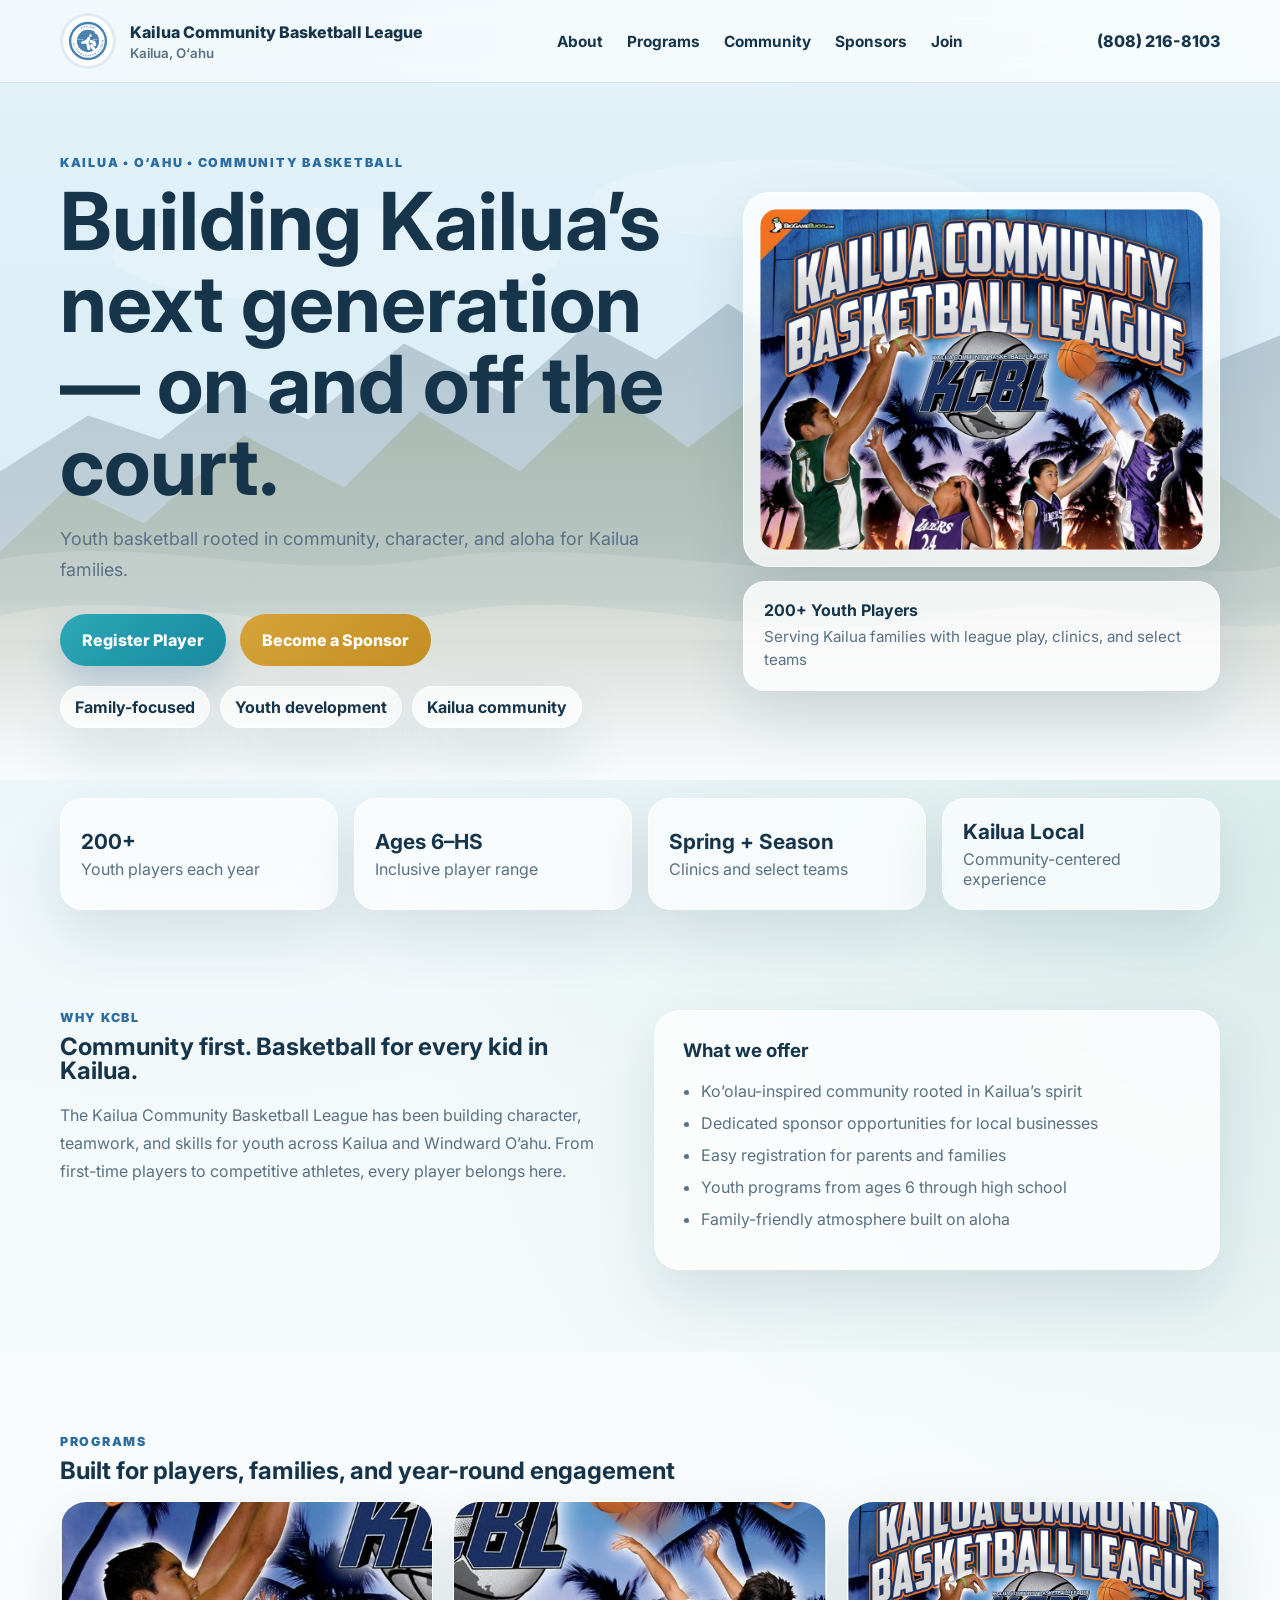
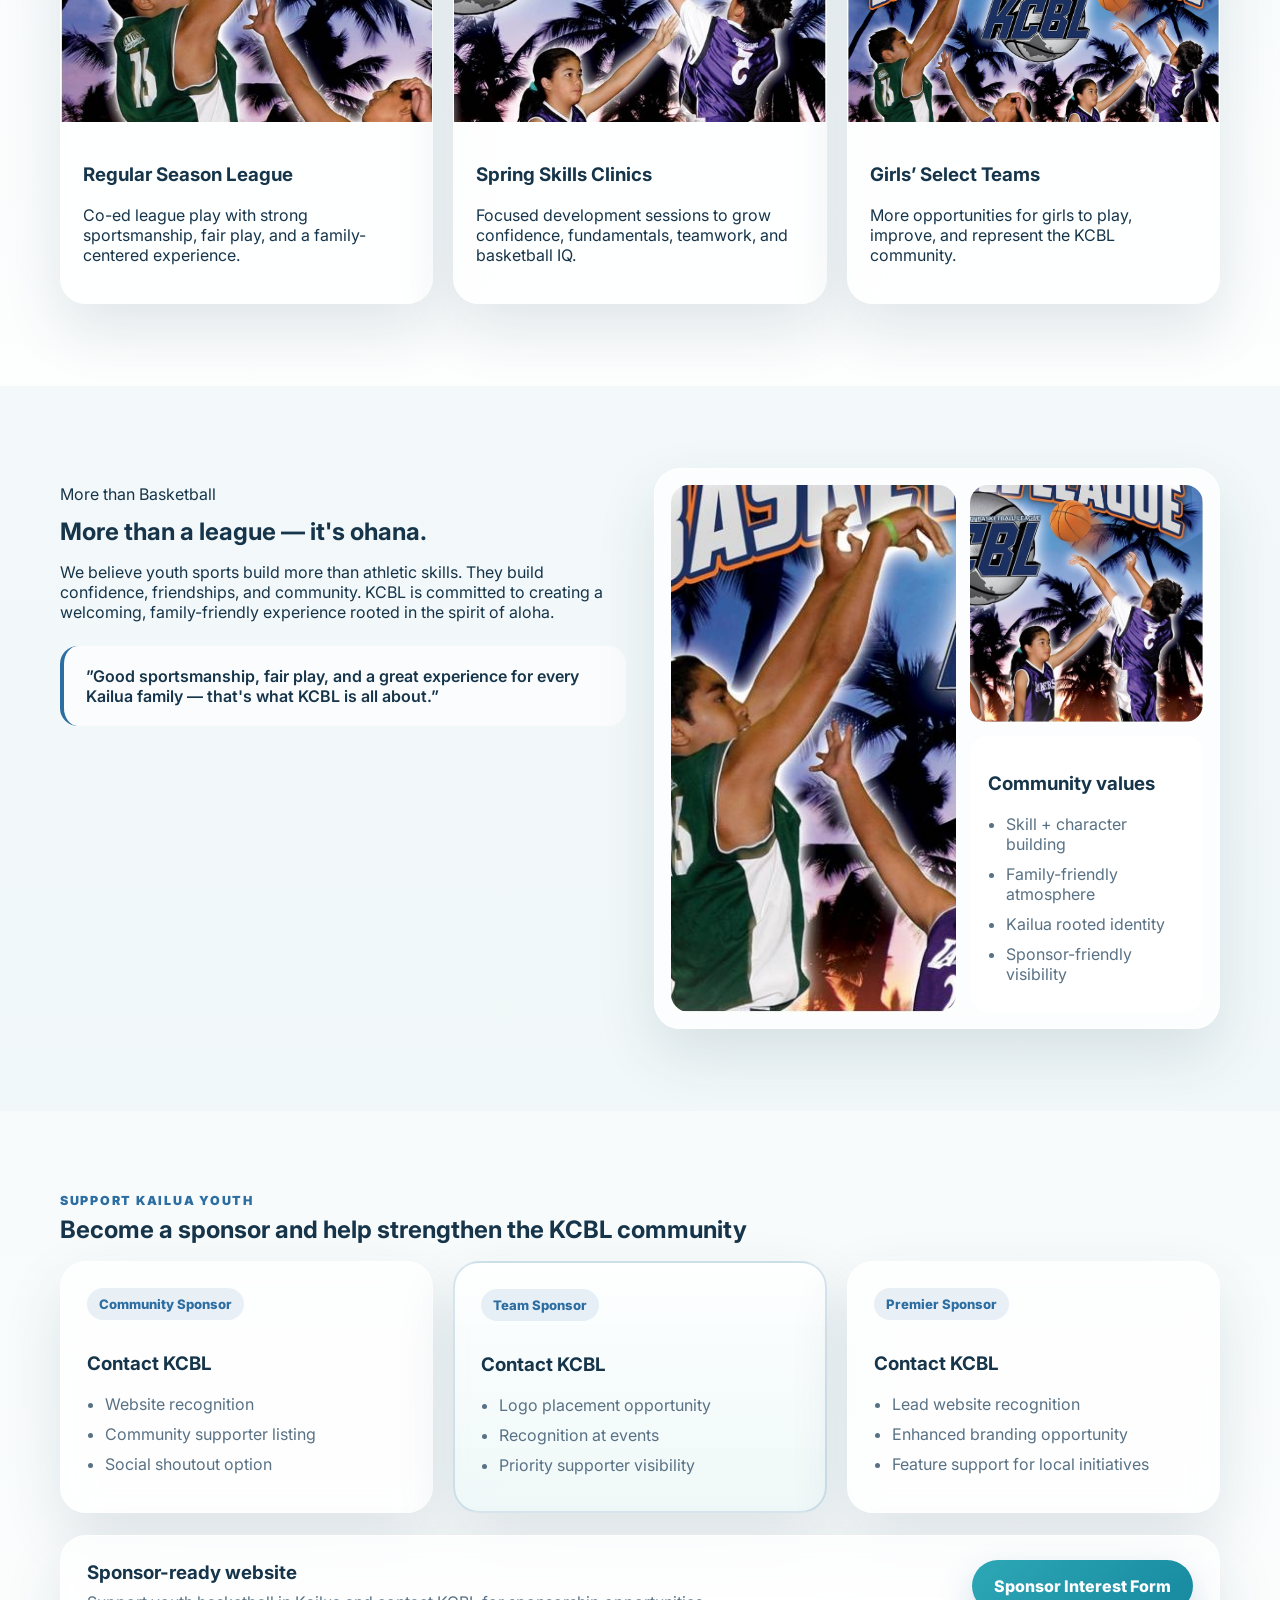
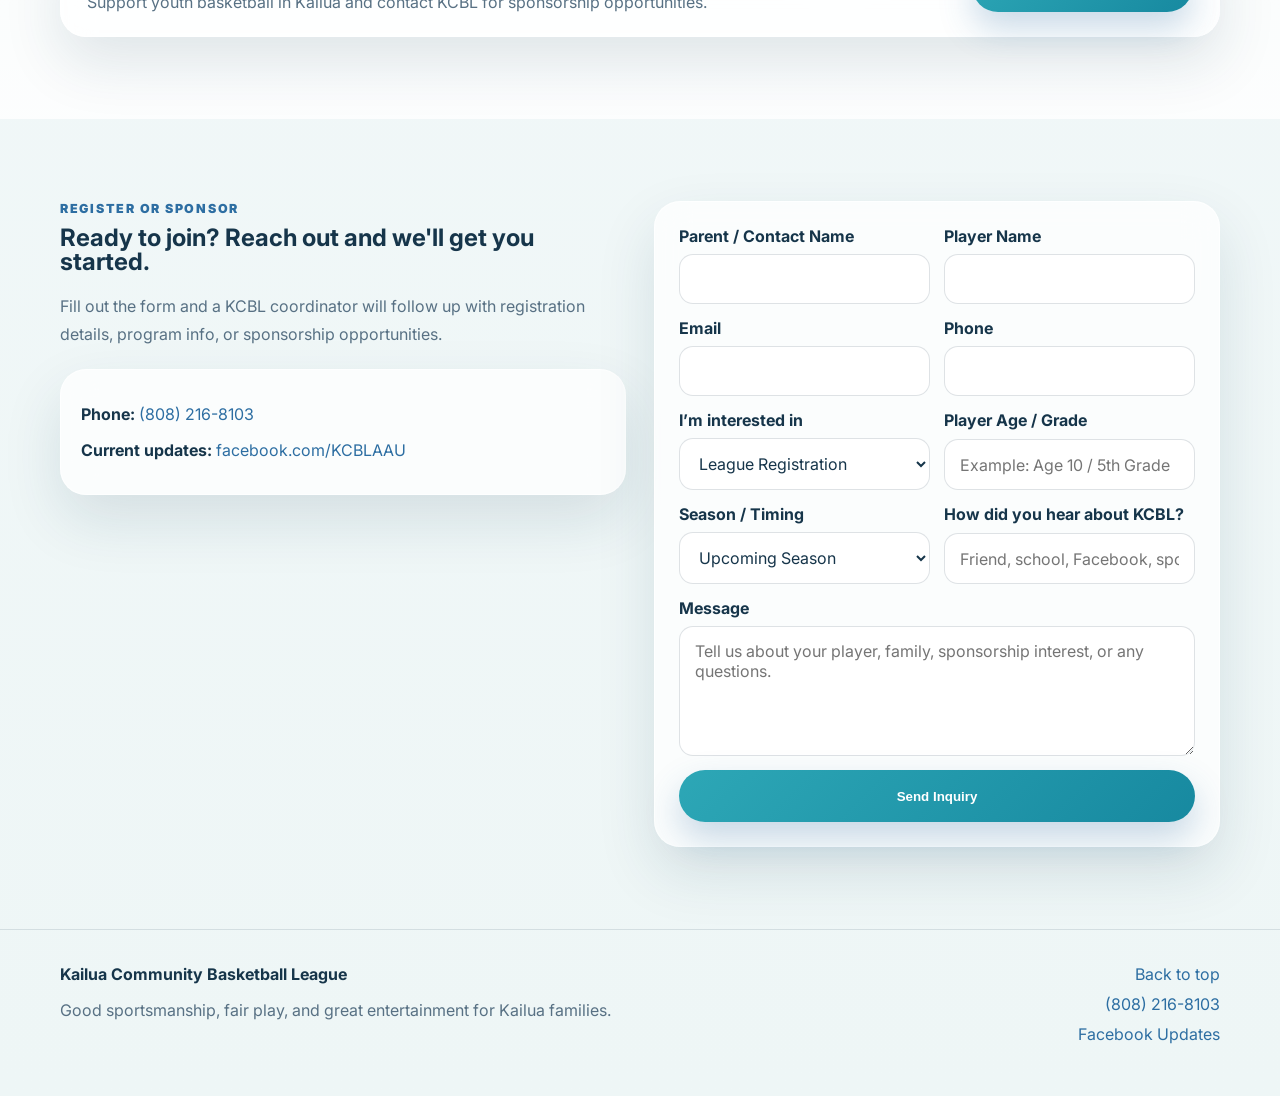
==== commit 5d1b15f2: "Add files via upload" ====
--- a/index.html
+++ b/index.html
@@ -25,16 +25,16 @@
     .hero h1,.section h2{margin:0 0 18px;line-height:1.02}.hero h1{font-size:clamp(2.5rem,6.5vw,5rem);max-width:12ch}.lead{font-size:1.12rem;line-height:1.72;color:var(--muted);max-width:60ch}
     .hero-actions{display:flex;gap:14px;flex-wrap:wrap;margin:28px 0 20px}.hero-pills{display:flex;gap:10px;flex-wrap:wrap}.hero-pills span{padding:10px 14px;border-radius:999px;background:rgba(255,255,255,.72);border:1px solid rgba(255,255,255,.72);box-shadow:var(--shadow);font-weight:700;color:var(--text)}
     .hero-stack{position:relative}.glass-card{background:var(--surface);border:1px solid rgba(255,255,255,.65);box-shadow:var(--shadow);border-radius:var(--radius);backdrop-filter:blur(16px)}.poster-card{padding:16px}.poster-card img{border-radius:18px;width:100%;height:100%;object-fit:cover}
-    .floating-stat{position:absolute;left:-18px;bottom:24px;max-width:270px;padding:18px 20px;border-radius:22px;background:rgba(255,255,255,.82);box-shadow:var(--shadow);border:1px solid rgba(255,255,255,.75)} .floating-stat strong{display:block;margin-bottom:6px} .floating-stat span{color:var(--muted);font-size:.95rem;line-height:1.5}
+    .floating-stat{position:relative;left:auto;bottom:auto;margin-top:14px;padding:18px 20px;border-radius:22px;background:rgba(255,255,255,.82);box-shadow:var(--shadow);border:1px solid rgba(255,255,255,.75)} .floating-stat strong{display:block;margin-bottom:6px} .floating-stat span{color:var(--muted);font-size:.95rem;line-height:1.5}
     .btn{display:inline-flex;align-items:center;justify-content:center;min-height:52px;padding:0 22px;border-radius:999px;font-weight:800;transition:transform .2s ease, box-shadow .2s ease, opacity .2s ease;border:none;cursor:pointer}.btn:hover{transform:translateY(-2px)}
     .btn-primary{color:#fff;background:linear-gradient(135deg,var(--teal),#1789a0);box-shadow:0 16px 34px rgba(45,110,162,.26)} .btn-secondary{color:#fff;background:linear-gradient(135deg,var(--gold),#c38f23)} .btn-full{width:100%}
-    .strip{padding:0 0 18px}.strip-grid{display:grid;grid-template-columns:repeat(4,1fr);gap:16px}.strip-grid div{padding:20px;border-radius:22px;background:rgba(255,255,255,.66);border:1px solid rgba(255,255,255,.7);box-shadow:var(--shadow)}.strip-grid strong{display:block;font-size:1.3rem;margin-bottom:5px}.strip-grid span{color:var(--muted)}
+    .strip{padding:18px 0}.strip-grid{display:grid;grid-template-columns:repeat(4,1fr);gap:16px}.strip-grid div{padding:20px;border-radius:22px;background:rgba(255,255,255,.66);border:1px solid rgba(255,255,255,.7);box-shadow:var(--shadow);min-height:90px;display:flex;flex-direction:column;justify-content:center}.strip-grid strong{display:block;font-size:1.3rem;margin-bottom:5px}.strip-grid span{color:var(--muted)}
     .section{padding:82px 0}.alt{background:linear-gradient(180deg, rgba(255,255,255,.40), rgba(255,255,255,.82))}.two-col,.community-grid,.form-layout{display:grid;grid-template-columns:1fr 1fr;gap:28px;align-items:start}
     .feature-list{padding:28px}.feature-list h3{margin-top:0}.feature-list ul{padding-left:18px;margin:0}.feature-list li{margin:12px 0;color:var(--muted)}
-    .card-grid{display:grid;gap:20px}.card-grid.three{grid-template-columns:repeat(3,1fr)}.program-card{overflow:hidden}.program-card img{width:100%;height:220px;object-fit:cover}.program-card div{padding:22px}
+    .card-grid{display:grid;gap:20px}.card-grid.three{grid-template-columns:repeat(3,1fr)}.sponsor-grid{align-items:stretch}.program-card{overflow:hidden}.program-card img{width:100%;height:220px;object-fit:cover}.program-card div{padding:22px}
     .community-copy{color:var(--muted);line-height:1.74} blockquote{margin:24px 0 0;padding:20px 22px;border-left:4px solid var(--blue);background:rgba(255,255,255,.68);border-radius:18px;color:var(--text);font-weight:600}
     .mosaic{padding:16px;display:grid;grid-template-columns:1.1fr .9fr;gap:14px}.mosaic img{width:100%;height:100%;object-fit:cover;border-radius:18px}.mosaic-large{grid-row:span 2;min-height:420px}.mosaic-copy{padding:18px;border-radius:18px;background:rgba(255,255,255,.84);align-self:stretch}.mosaic-copy ul{margin:0;padding-left:18px}.mosaic-copy li{margin:10px 0;color:var(--muted)}
-    .sponsor-card{padding:26px}.sponsor-card .tier{display:inline-block;padding:8px 12px;border-radius:999px;background:rgba(45,110,162,.10);color:var(--blue);font-weight:800;font-size:.82rem;margin-bottom:14px}.sponsor-card ul{margin:0;padding-left:18px}.sponsor-card li{margin:10px 0;color:var(--muted)}.sponsor-card.featured{background:linear-gradient(180deg, rgba(255,255,255,.85), rgba(237,247,247,.86));transform:translateY(-8px)}
+    .sponsor-card{padding:26px}.sponsor-card .tier{display:inline-block;padding:8px 12px;border-radius:999px;background:rgba(45,110,162,.10);color:var(--blue);font-weight:800;font-size:.82rem;margin-bottom:14px}.sponsor-card ul{margin:0;padding-left:18px}.sponsor-card li{margin:10px 0;color:var(--muted)}.sponsor-card.featured{background:linear-gradient(180deg, rgba(255,255,255,.85), rgba(237,247,247,.86));border:2px solid rgba(45,110,162,.18)}
     .sponsor-band{margin-top:22px;padding:24px 26px;display:flex;justify-content:space-between;gap:22px;align-items:center}.sponsor-band h3{margin:0 0 8px}.sponsor-band p{margin:0;color:var(--muted)}
     .contact-block{padding:18px 20px;margin-top:20px}.form-card{padding:24px}.field-row{display:grid;grid-template-columns:1fr 1fr;gap:14px}.field{display:grid;gap:8px;margin-bottom:14px}
     label{font-weight:700} input,select,textarea{width:100%;font:inherit;color:var(--text);border:1px solid rgba(22,53,74,.14);background:#fff;border-radius:14px;padding:14px 15px} input:focus,select:focus,textarea:focus{outline:2px solid rgba(77,148,161,.24);border-color:rgba(45,110,162,.22)}
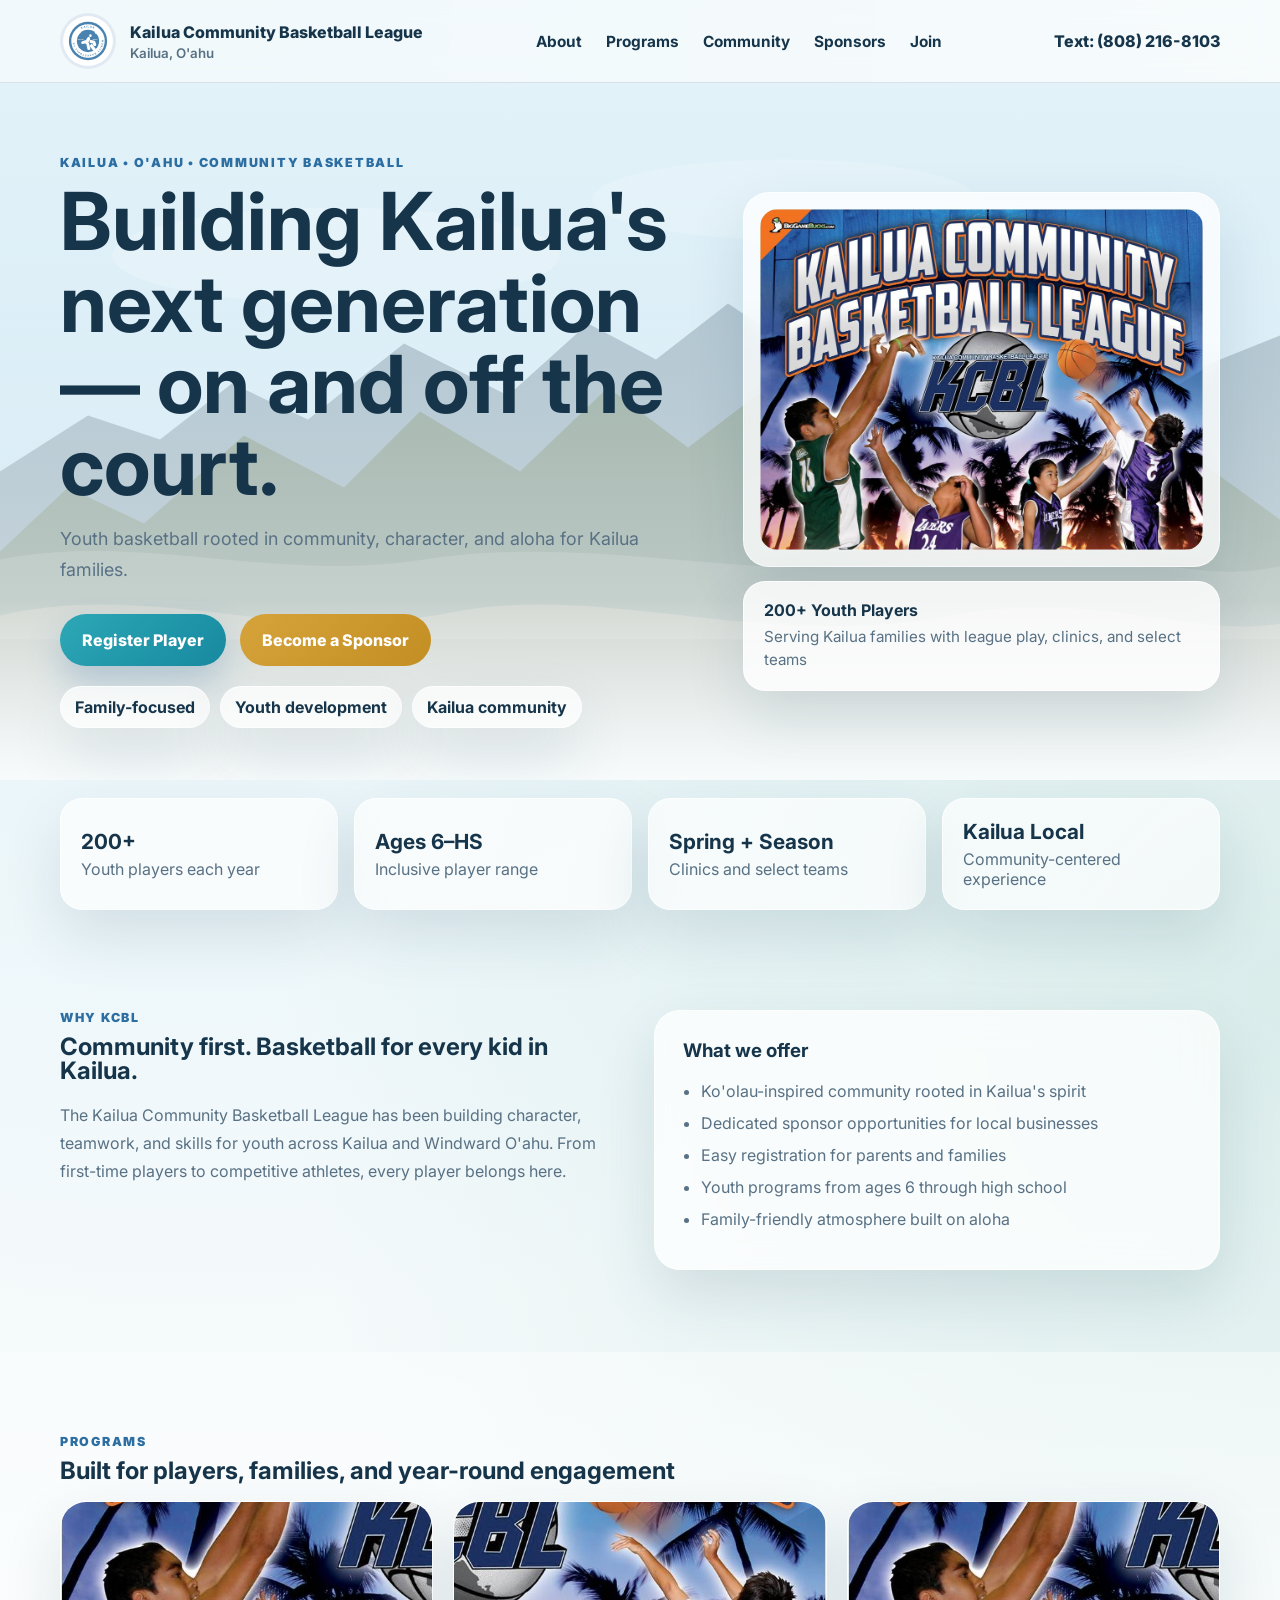
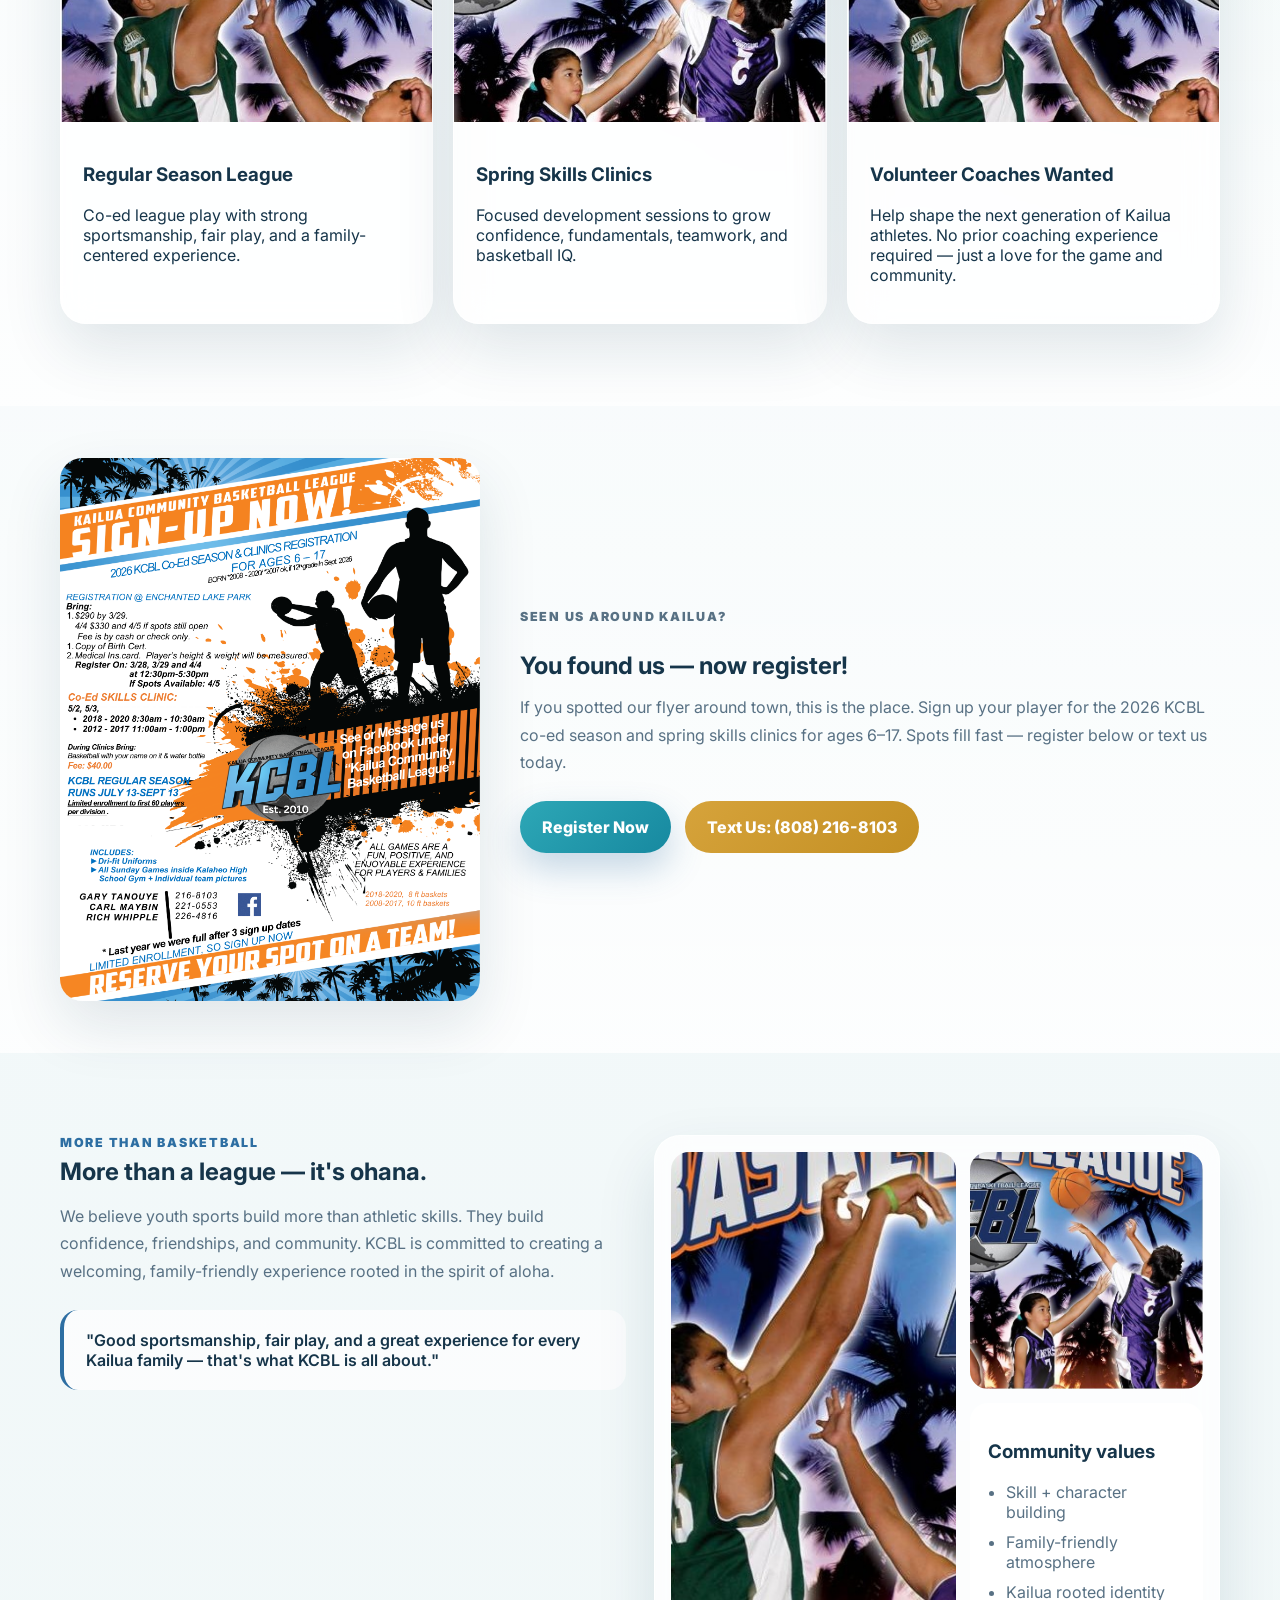
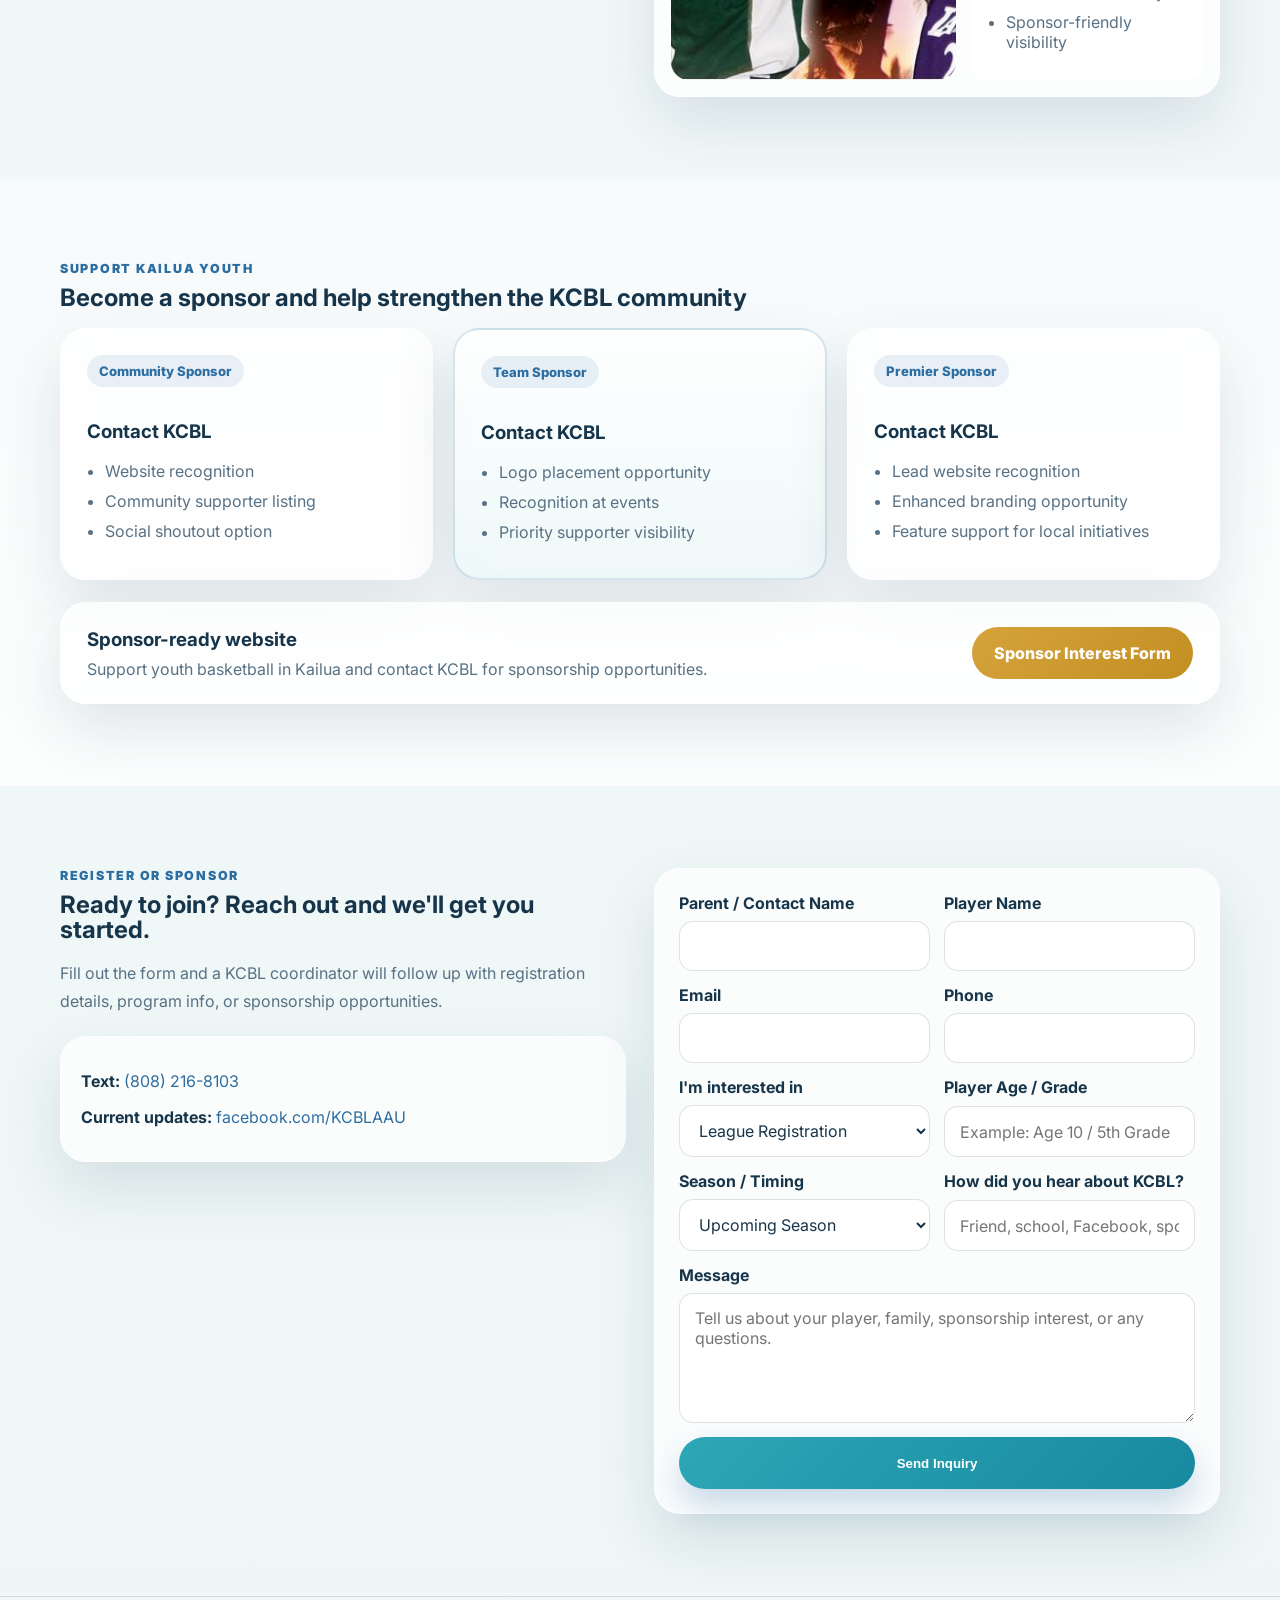
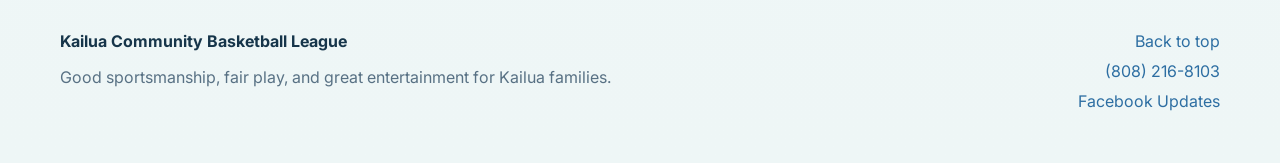
==== commit 350afafe: "Add files via upload" ====
--- a/index.html
+++ b/index.html
@@ -4,7 +4,7 @@
   <meta charset="UTF-8" />
   <meta name="viewport" content="width=device-width, initial-scale=1.0" />
   <title>Kailua Community Basketball League</title>
-  <meta name="description" content="Kailua Community Basketball League — youth basketball, clinics, family community, and sponsorship opportunities in Kailua, Hawai‘i." />
+  <meta name="description" content="Kailua Community Basketball League — youth basketball, clinics, family community, and sponsorship opportunities in Kailua, Hawai'i." />
   <link rel="preconnect" href="https://fonts.googleapis.com">
   <link rel="preconnect" href="https://fonts.gstatic.com" crossorigin>
   <link href="https://fonts.googleapis.com/css2?family=Inter:wght@400;500;600;700;800;900&display=swap" rel="stylesheet">
@@ -39,7 +39,8 @@
     .contact-block{padding:18px 20px;margin-top:20px}.form-card{padding:24px}.field-row{display:grid;grid-template-columns:1fr 1fr;gap:14px}.field{display:grid;gap:8px;margin-bottom:14px}
     label{font-weight:700} input,select,textarea{width:100%;font:inherit;color:var(--text);border:1px solid rgba(22,53,74,.14);background:#fff;border-radius:14px;padding:14px 15px} input:focus,select:focus,textarea:focus{outline:2px solid rgba(77,148,161,.24);border-color:rgba(45,110,162,.22)}
     .site-footer{padding:34px 0 52px;border-top:1px solid var(--line)}.footer-grid{display:flex;justify-content:space-between;gap:20px;align-items:start}.footer-links{display:flex;flex-direction:column;gap:10px;align-items:flex-end}.footer-grid p{margin-bottom:0;color:var(--muted)}
-    @media (max-width:980px){.hero-grid,.two-col,.community-grid,.form-layout,.card-grid.three,.strip-grid{grid-template-columns:1fr}.floating-stat{position:relative;left:auto;bottom:auto;margin-top:14px;max-width:none}.mosaic{grid-template-columns:1fr}.mosaic-large{grid-row:auto;min-height:280px}.sponsor-band{flex-direction:column;align-items:flex-start}}
+    .flyer-band{padding:52px 0}.flyer-band-inner{display:grid;grid-template-columns:.6fr 1fr;gap:40px;align-items:center}.flyer-img-wrap{border-radius:22px;overflow:hidden;box-shadow:var(--shadow)}.flyer-img-wrap img{width:100%;display:block}.flyer-copy h2{margin:0 0 14px}.flyer-copy p{color:var(--muted);line-height:1.72;margin:0 0 24px}
+    @media (max-width:980px){.hero-grid,.two-col,.community-grid,.form-layout,.card-grid.three,.strip-grid,.flyer-band-inner{grid-template-columns:1fr}.floating-stat{position:relative;left:auto;bottom:auto;margin-top:14px;max-width:none}.mosaic{grid-template-columns:1fr}.mosaic-large{grid-row:auto;min-height:280px}.sponsor-band{flex-direction:column;align-items:flex-start}}
     @media (max-width:780px){.nav{grid-template-columns:auto auto;justify-content:space-between}nav,.nav-phone{display:none}}
     @media (max-width:640px){.hero{padding-top:46px}.field-row{grid-template-columns:1fr}.footer-grid,.footer-links{flex-direction:column;align-items:flex-start}}
   </style>
@@ -49,12 +50,12 @@
     <div class="container nav">
       <a class="brand" href="#top">
         <img src="assets/kcbl-logo.svg" alt="KCBL logo">
-        <div><span>Kailua Community Basketball League</span><small>Kailua, O‘ahu</small></div>
+        <div><span>Kailua Community Basketball League</span><small>Kailua, O'ahu</small></div>
       </a>
       <nav>
         <a href="#about">About</a><a href="#programs">Programs</a><a href="#community">Community</a><a href="#sponsors">Sponsors</a><a href="#join">Join</a>
       </nav>
-      <div class="nav-phone">(808) 216-8103</div>
+      <a class="nav-phone" href="sms:18082168103">Text: (808) 216-8103</a>
     </div>
   </header>
   <main id="top">
@@ -62,8 +63,8 @@
       <div class="hero-bg"></div>
       <div class="container hero-grid">
         <div class="hero-copy">
-          <p class="eyebrow">Kailua • O‘ahu • Community Basketball</p>
-          <h1>Building Kailua’s next generation — on and off the court.</h1>
+          <p class="eyebrow">Kailua • O'ahu • Community Basketball</p>
+          <h1>Building Kailua's next generation — on and off the court.</h1>
           <p class="lead">Youth basketball rooted in community, character, and aloha for Kailua families.</p>
           <div class="hero-actions">
             <a class="btn btn-primary" href="#join">Register Player</a>
@@ -87,8 +88,8 @@
     </section>
     <section class="section" id="about">
       <div class="container two-col">
-        <div><p class="section-label">Why KCBL</p><h2>Community first. Basketball for every kid in Kailua.</h2><p class="community-copy">The Kailua Community Basketball League has been building character, teamwork, and skills for youth across Kailua and Windward O’ahu. From first-time players to competitive athletes, every player belongs here.</p></div>
-        <div class="glass-card feature-list"><h3>What we offer</h3><ul><li>Ko’olau-inspired community rooted in Kailua’s spirit</li><li>Dedicated sponsor opportunities for local businesses</li><li>Easy registration for parents and families</li><li>Youth programs from ages 6 through high school</li><li>Family-friendly atmosphere built on aloha</li></ul></div>
+        <div><p class="section-label">Why KCBL</p><h2>Community first. Basketball for every kid in Kailua.</h2><p class="community-copy">The Kailua Community Basketball League has been building character, teamwork, and skills for youth across Kailua and Windward O'ahu. From first-time players to competitive athletes, every player belongs here.</p></div>
+        <div class="glass-card feature-list"><h3>What we offer</h3><ul><li>Ko'olau-inspired community rooted in Kailua's spirit</li><li>Dedicated sponsor opportunities for local businesses</li><li>Easy registration for parents and families</li><li>Youth programs from ages 6 through high school</li><li>Family-friendly atmosphere built on aloha</li></ul></div>
       </div>
     </section>
     <section class="section alt" id="programs">
@@ -97,13 +98,29 @@
         <div class="card-grid three">
           <article class="glass-card program-card"><img src="assets/kcbl-players.jpg" alt="KCBL team photo" /><div><h3>Regular Season League</h3><p>Co-ed league play with strong sportsmanship, fair play, and a family-centered experience.</p></div></article>
           <article class="glass-card program-card"><img src="assets/kcbl-action.jpg" alt="KCBL game action" /><div><h3>Spring Skills Clinics</h3><p>Focused development sessions to grow confidence, fundamentals, teamwork, and basketball IQ.</p></div></article>
-          <article class="glass-card program-card"><img src="assets/kcbl-poster.jpg" alt="KCBL girls and league opportunities" /><div><h3>Girls’ Select Teams</h3><p>More opportunities for girls to play, improve, and represent the KCBL community.</p></div></article>
+          <article class="glass-card program-card"><img src="assets/kcbl-players.jpg" alt="KCBL volunteer coaches" /><div><h3>Volunteer Coaches Wanted</h3><p>Help shape the next generation of Kailua athletes. No prior coaching experience required — just a love for the game and community.</p></div></article>
+        </div>
+      </div>
+    </section>
+    <section class="flyer-band alt">
+      <div class="container flyer-band-inner">
+        <div class="flyer-img-wrap">
+          <img src="assets/kcbl-flyer.png" alt="2026 KCBL Season and Clinics Flyer — Sign Up Now!" />
+        </div>
+        <div class="flyer-copy">
+          <p class="section-label">Seen us around Kailua?</p>
+          <h2>You found us — now register!</h2>
+          <p>If you spotted our flyer around town, this is the place. Sign up your player for the 2026 KCBL co-ed season and spring skills clinics for ages 6–17. Spots fill fast — register below or text us today.</p>
+          <div style="display:flex;gap:14px;flex-wrap:wrap;">
+            <a class="btn btn-primary" href="#join">Register Now</a>
+            <a class="btn btn-secondary" href="sms:18082168103">Text Us: (808) 216-8103</a>
+          </div>
         </div>
       </div>
     </section>
     <section class="section" id="community">
       <div class="container community-grid">
-        <div><p class=”section-label”>More than Basketball</p><h2>More than a league — it's ohana.</h2><p class=”community-copy”>We believe youth sports build more than athletic skills. They build confidence, friendships, and community. KCBL is committed to creating a welcoming, family-friendly experience rooted in the spirit of aloha.</p><blockquote>”Good sportsmanship, fair play, and a great experience for every Kailua family — that's what KCBL is all about.”</blockquote></div>
+        <div><p class="section-label">More than Basketball</p><h2>More than a league — it's ohana.</h2><p class="community-copy">We believe youth sports build more than athletic skills. They build confidence, friendships, and community. KCBL is committed to creating a welcoming, family-friendly experience rooted in the spirit of aloha.</p><blockquote>"Good sportsmanship, fair play, and a great experience for every Kailua family — that's what KCBL is all about."</blockquote></div>
         <div class="glass-card mosaic"><img class="mosaic-large" src="assets/kcbl-players.jpg" alt="KCBL players group photo" /><img src="assets/kcbl-action.jpg" alt="KCBL action image" /><div class="mosaic-copy"><h3>Community values</h3><ul><li>Skill + character building</li><li>Family-friendly atmosphere</li><li>Kailua rooted identity</li><li>Sponsor-friendly visibility</li></ul></div></div>
       </div>
     </section>
@@ -115,16 +132,16 @@
           <article class="glass-card sponsor-card featured"><span class="tier">Team Sponsor</span><h3>Contact KCBL</h3><ul><li>Logo placement opportunity</li><li>Recognition at events</li><li>Priority supporter visibility</li></ul></article>
           <article class="glass-card sponsor-card"><span class="tier">Premier Sponsor</span><h3>Contact KCBL</h3><ul><li>Lead website recognition</li><li>Enhanced branding opportunity</li><li>Feature support for local initiatives</li></ul></article>
         </div>
-        <div class="glass-card sponsor-band"><div><h3>Sponsor-ready website</h3><p>Support youth basketball in Kailua and contact KCBL for sponsorship opportunities.</p></div><a class="btn btn-primary" href="#join">Sponsor Interest Form</a></div>
+        <div class="glass-card sponsor-band"><div><h3>Sponsor-ready website</h3><p>Support youth basketball in Kailua and contact KCBL for sponsorship opportunities.</p></div><a class="btn btn-secondary" href="#join">Sponsor Interest Form</a></div>
       </div>
     </section>
     <section class="section" id="join">
       <div class="container form-layout">
-        <div><p class="section-label">Register or Sponsor</p><h2>Ready to join? Reach out and we'll get you started.</h2><p class="community-copy">Fill out the form and a KCBL coordinator will follow up with registration details, program info, or sponsorship opportunities.</p><div class="contact-block glass-card"><p><strong>Phone:</strong> <a href="tel:18082168103">(808) 216-8103</a></p><p><strong>Current updates:</strong> <a href="https://facebook.com/KCBLAAU/" target="_blank" rel="noopener">facebook.com/KCBLAAU</a></p></div></div>
+        <div><p class="section-label">Register or Sponsor</p><h2>Ready to join? Reach out and we'll get you started.</h2><p class="community-copy">Fill out the form and a KCBL coordinator will follow up with registration details, program info, or sponsorship opportunities.</p><div class="contact-block glass-card"><p><strong>Text:</strong> <a href="sms:18082168103">(808) 216-8103</a></p><p><strong>Current updates:</strong> <a href="https://facebook.com/KCBLAAU/" target="_blank" rel="noopener">facebook.com/KCBLAAU</a></p></div></div>
         <form class="glass-card form-card" action="https://formspree.io/f/mlgpkpzv" method="POST">
           <div class="field-row"><div class="field"><label for="name">Parent / Contact Name</label><input id="name" name="name" type="text" required></div><div class="field"><label for="player_name">Player Name</label><input id="player_name" name="player_name" type="text"></div></div>
           <div class="field-row"><div class="field"><label for="email">Email</label><input id="email" name="email" type="email" required></div><div class="field"><label for="phone">Phone</label><input id="phone" name="phone" type="tel"></div></div>
-          <div class="field-row"><div class="field"><label for="interest_type">I’m interested in</label><select id="interest_type" name="interest_type"><option>League Registration</option><option>Spring Skills Clinic</option><option>Girls’ Select Team</option><option>Sponsorship</option><option>Volunteer / Coach Interest</option><option>General Information</option></select></div><div class="field"><label for="age_group">Player Age / Grade</label><input id="age_group" name="age_group" type="text" placeholder="Example: Age 10 / 5th Grade"></div></div>
+          <div class="field-row"><div class="field"><label for="interest_type">I'm interested in</label><select id="interest_type" name="interest_type"><option>League Registration</option><option>Spring Skills Clinic</option><option>Sponsorship</option><option>Volunteer / Coach Interest</option><option>General Information</option></select></div><div class="field"><label for="age_group">Player Age / Grade</label><input id="age_group" name="age_group" type="text" placeholder="Example: Age 10 / 5th Grade"></div></div>
           <div class="field-row"><div class="field"><label for="season">Season / Timing</label><select id="season" name="season"><option>Upcoming Season</option><option>Spring Clinics</option><option>Future Interest</option><option>Not Sure Yet</option></select></div><div class="field"><label for="heard_about">How did you hear about KCBL?</label><input id="heard_about" name="heard_about" type="text" placeholder="Friend, school, Facebook, sponsor, etc."></div></div>
           <div class="field"><label for="message">Message</label><textarea id="message" name="message" rows="5" placeholder="Tell us about your player, family, sponsorship interest, or any questions."></textarea></div>
           <input type="hidden" name="_subject" value="New KCBL Website Inquiry"><button class="btn btn-primary btn-full" type="submit">Send Inquiry</button>
@@ -135,8 +152,8 @@
   <footer class="site-footer">
     <div class="container footer-grid">
       <div><strong>Kailua Community Basketball League</strong><p>Good sportsmanship, fair play, and great entertainment for Kailua families.</p></div>
-      <div class="footer-links"><a href="#top">Back to top</a><a href="tel:18082168103">(808) 216-8103</a><a href="https://facebook.com/KCBLAAU/" target="_blank" rel="noopener">Facebook Updates</a></div>
+      <div class="footer-links"><a href="#top">Back to top</a><a href="sms:18082168103">(808) 216-8103</a><a href="https://facebook.com/KCBLAAU/" target="_blank" rel="noopener">Facebook Updates</a></div>
     </div>
   </footer>
 </body>
-</html>+</html>
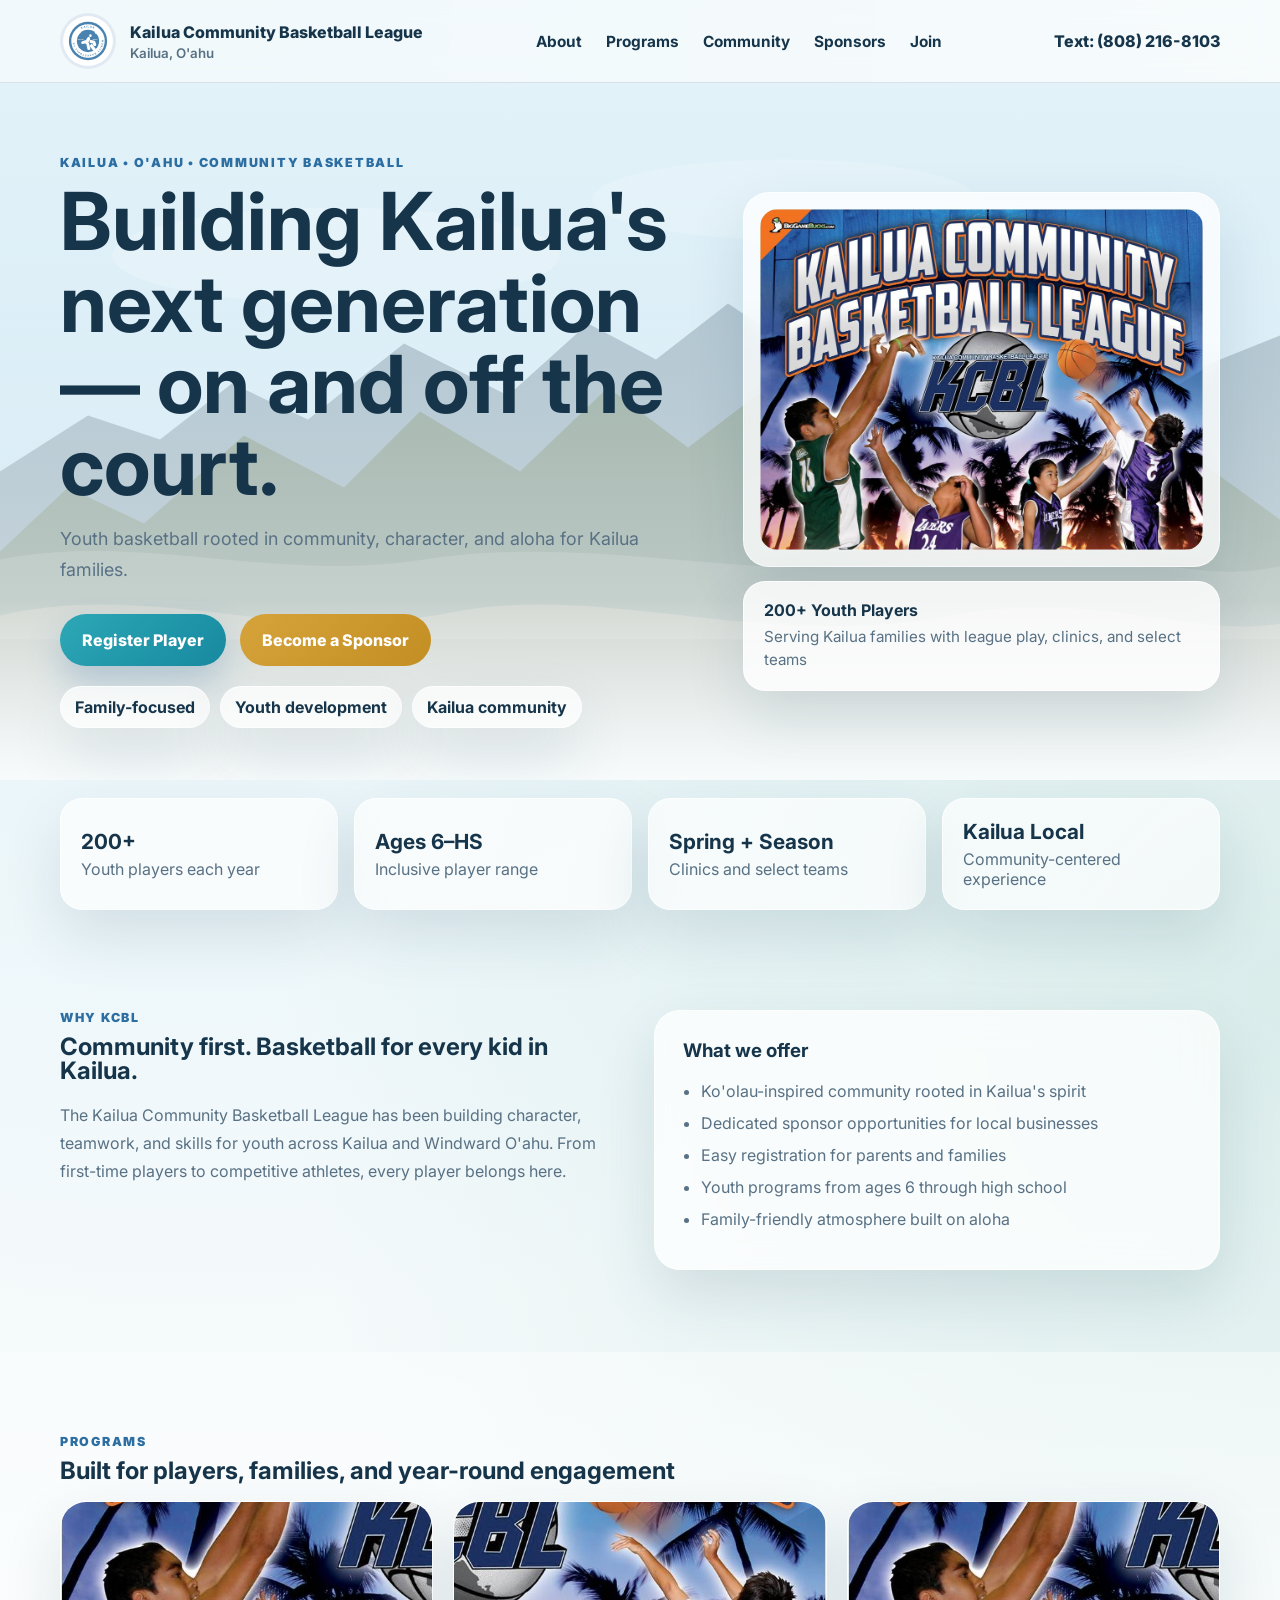
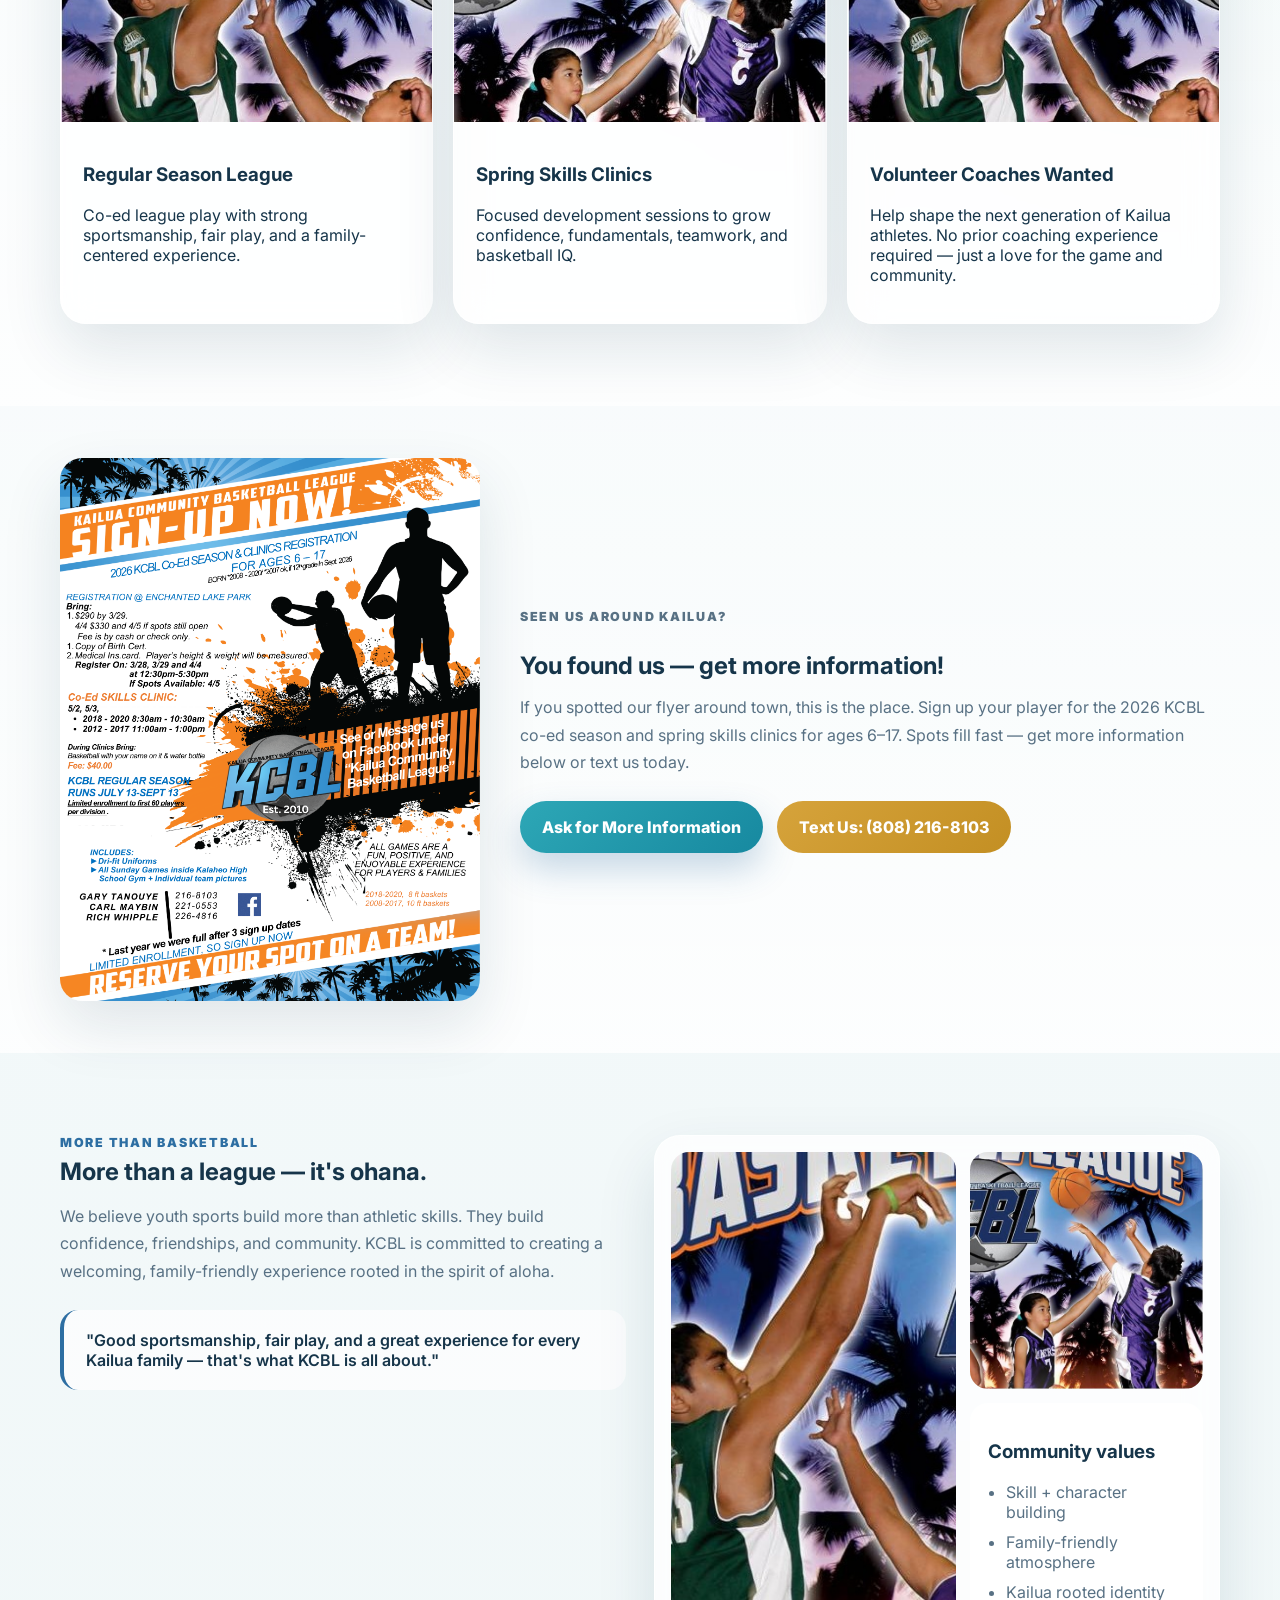
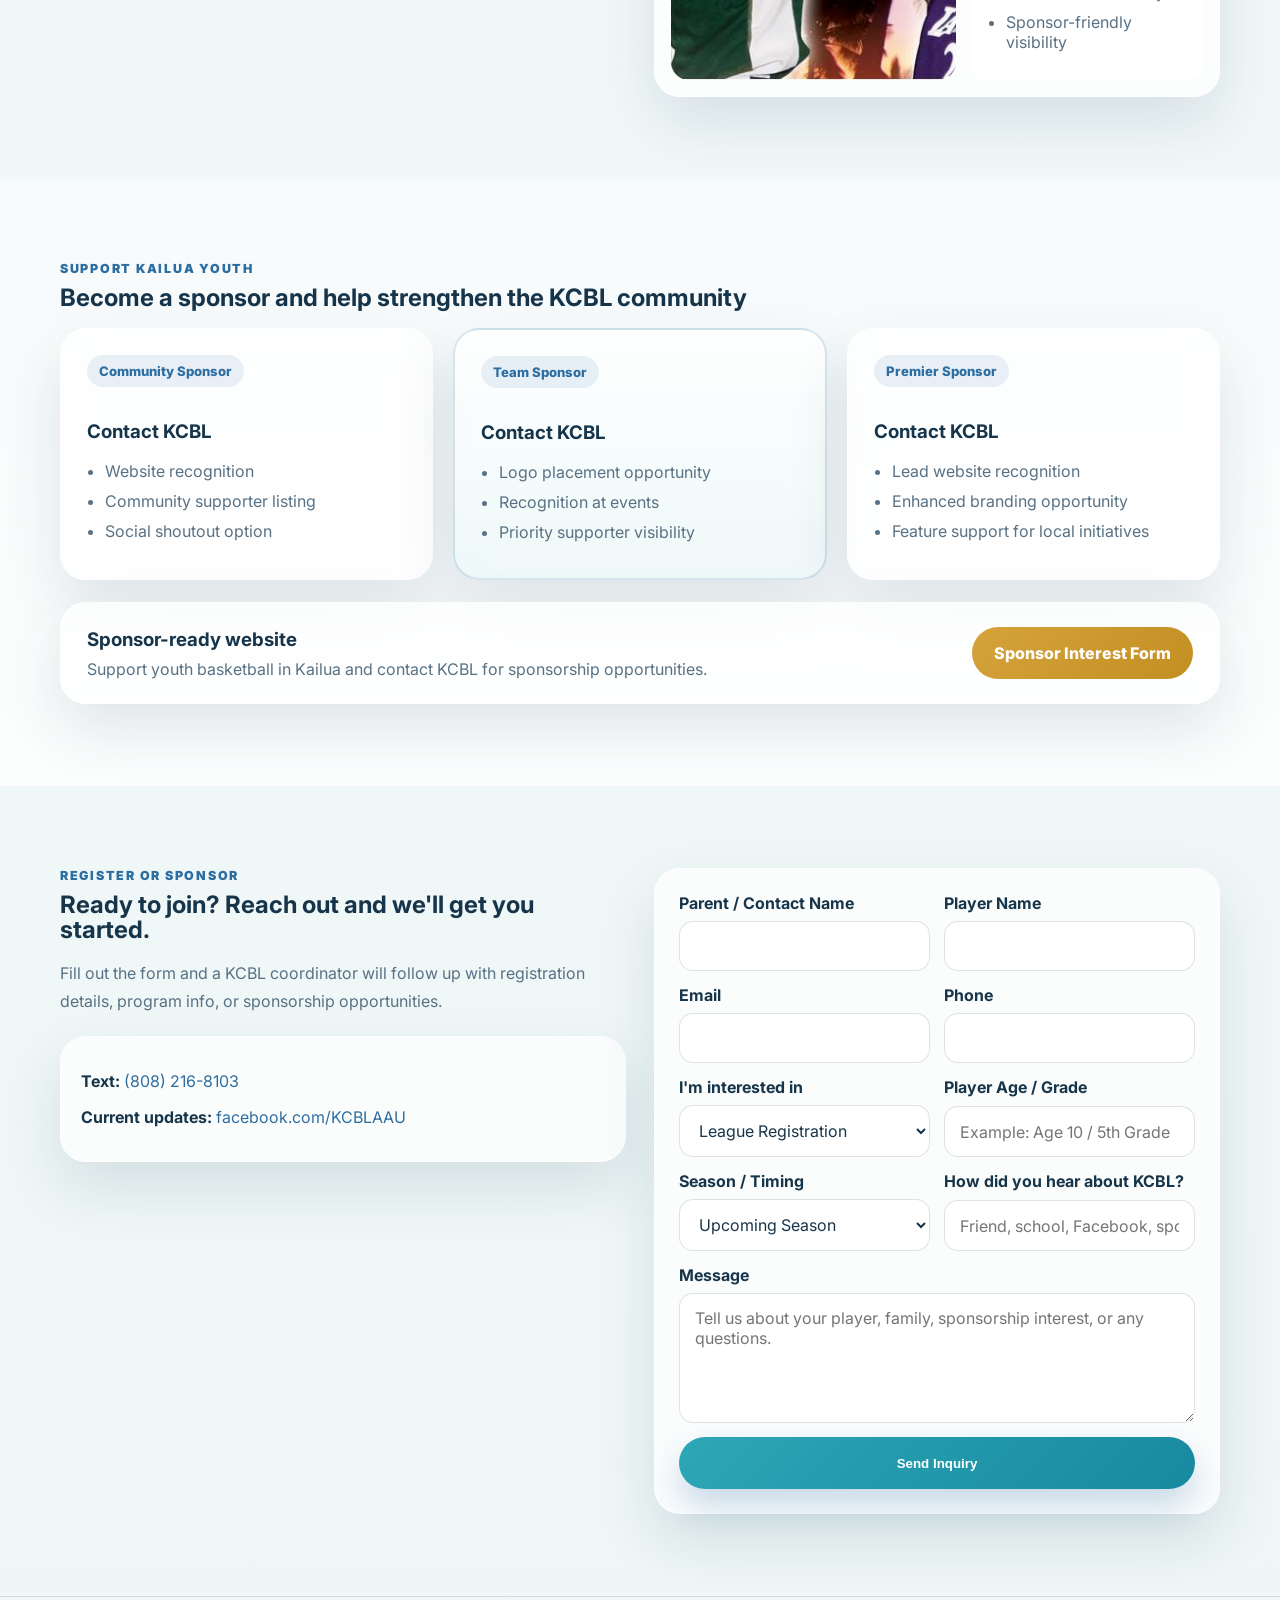
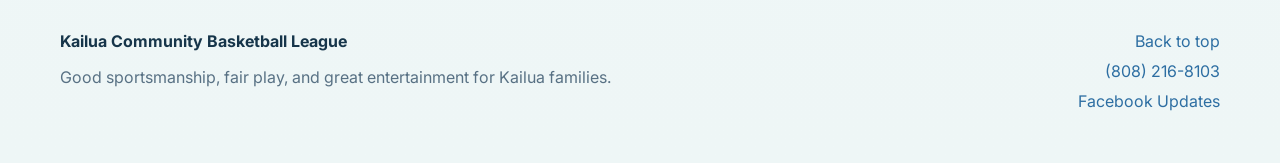
==== commit 5dfa4e05: "Add files via upload" ====
--- a/index.html
+++ b/index.html
@@ -109,10 +109,10 @@
         </div>
         <div class="flyer-copy">
           <p class="section-label">Seen us around Kailua?</p>
-          <h2>You found us — now register!</h2>
-          <p>If you spotted our flyer around town, this is the place. Sign up your player for the 2026 KCBL co-ed season and spring skills clinics for ages 6–17. Spots fill fast — register below or text us today.</p>
+          <h2>You found us — get more information!</h2>
+          <p>If you spotted our flyer around town, this is the place. Sign up your player for the 2026 KCBL co-ed season and spring skills clinics for ages 6–17. Spots fill fast — get more information below or text us today.</p>
           <div style="display:flex;gap:14px;flex-wrap:wrap;">
-            <a class="btn btn-primary" href="#join">Register Now</a>
+            <a class="btn btn-primary" href="#join">Ask for More Information</a>
             <a class="btn btn-secondary" href="sms:18082168103">Text Us: (808) 216-8103</a>
           </div>
         </div>
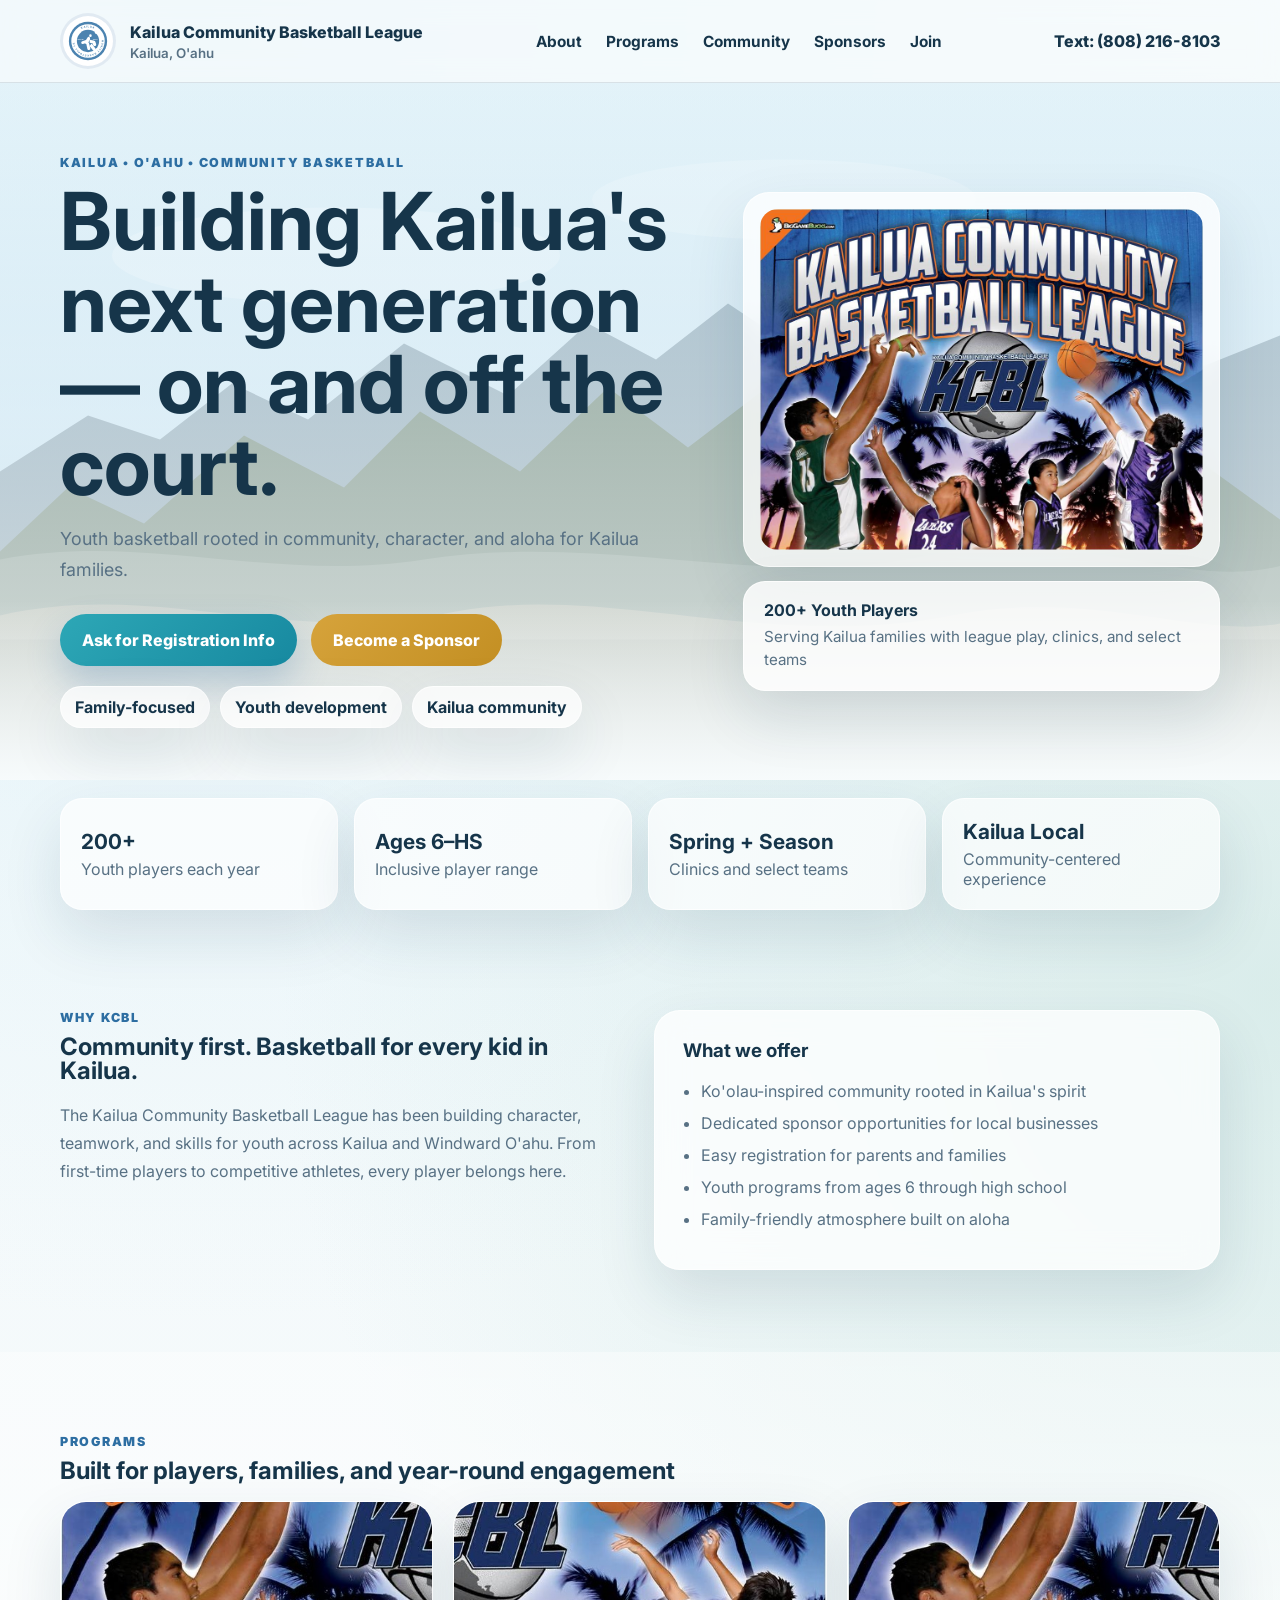
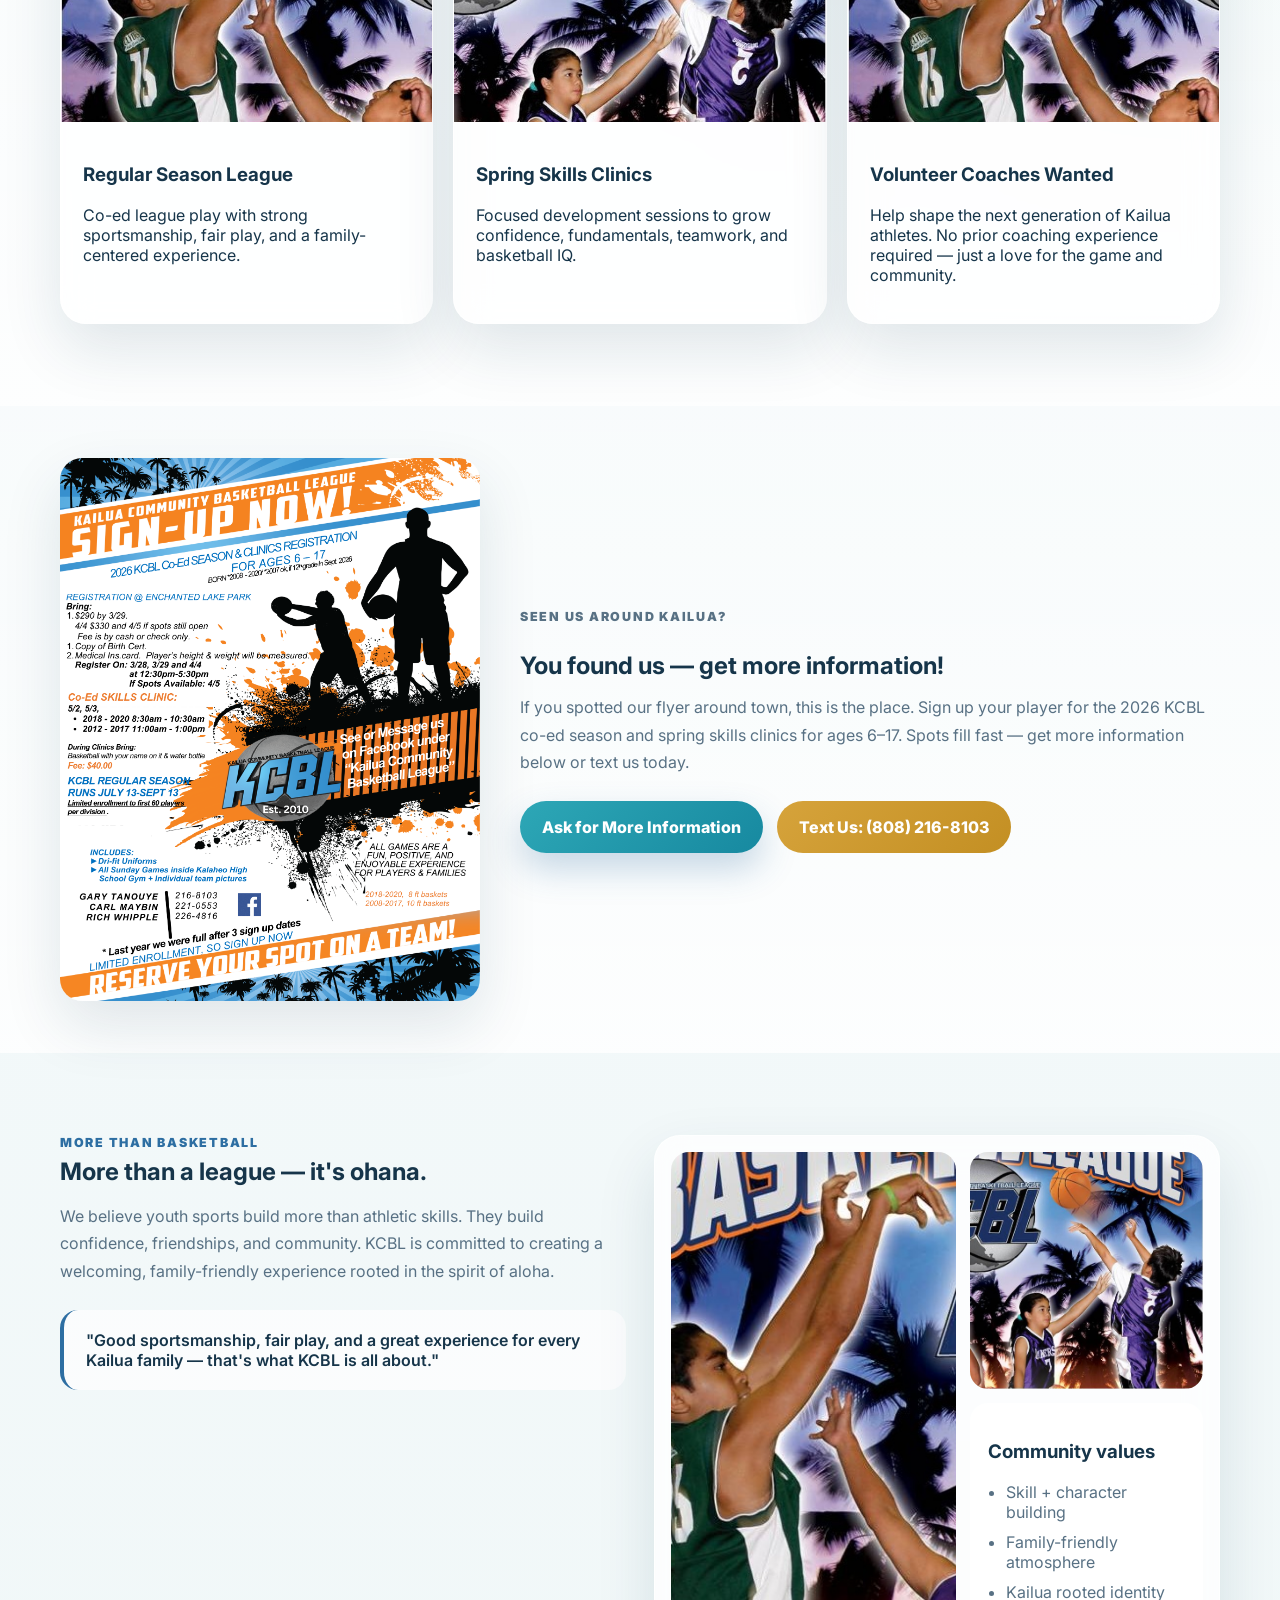
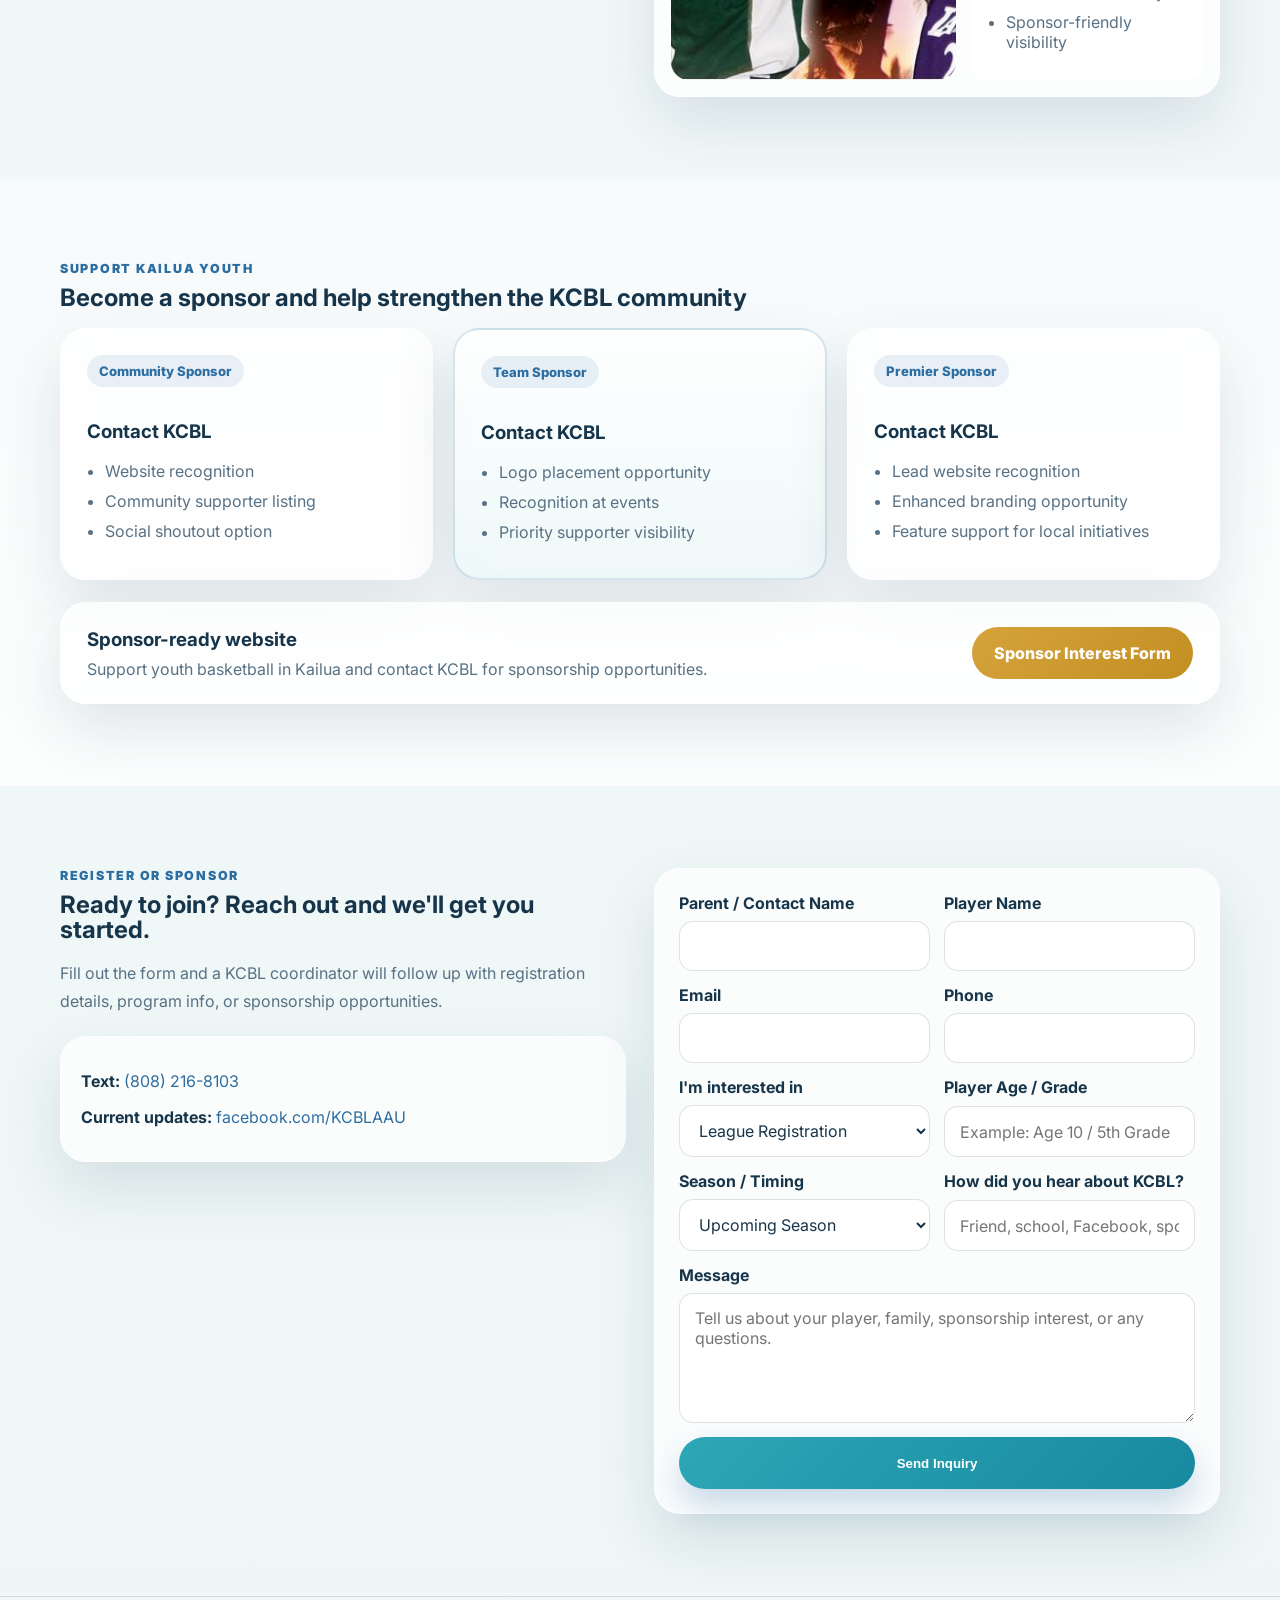
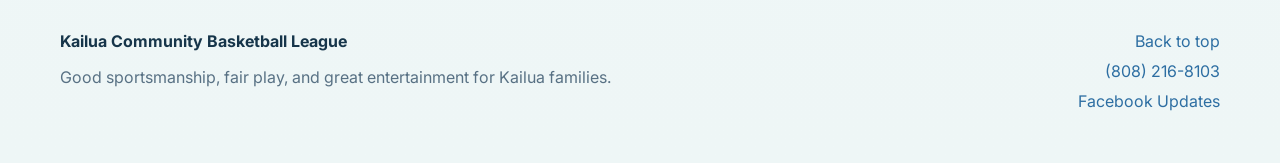
==== commit 75734773: "Add files via upload" ====
--- a/index.html
+++ b/index.html
@@ -67,7 +67,7 @@
           <h1>Building Kailua's next generation — on and off the court.</h1>
           <p class="lead">Youth basketball rooted in community, character, and aloha for Kailua families.</p>
           <div class="hero-actions">
-            <a class="btn btn-primary" href="#join">Register Player</a>
+            <a class="btn btn-primary" href="#join">Ask for Registration Info</a>
             <a class="btn btn-secondary" href="#sponsors">Become a Sponsor</a>
           </div>
           <div class="hero-pills"><span>Family-focused</span><span>Youth development</span><span>Kailua community</span></div>
